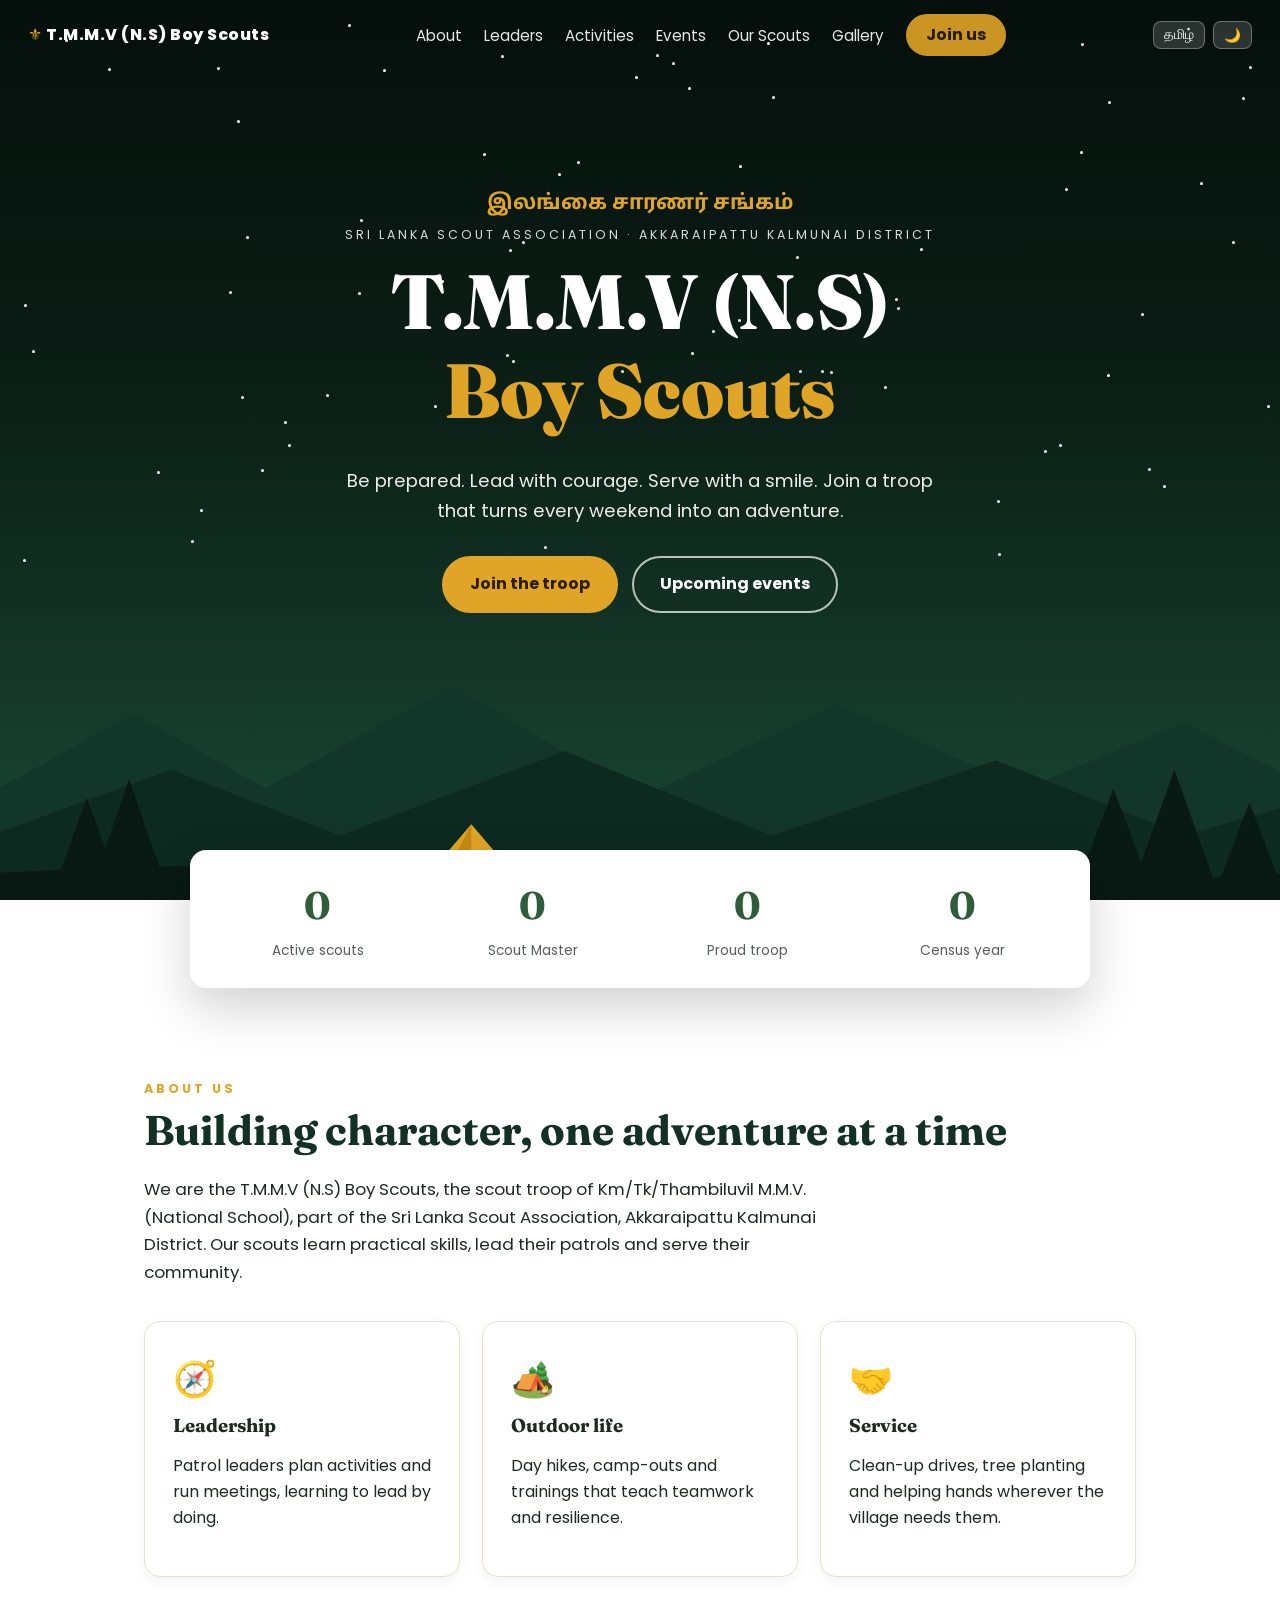
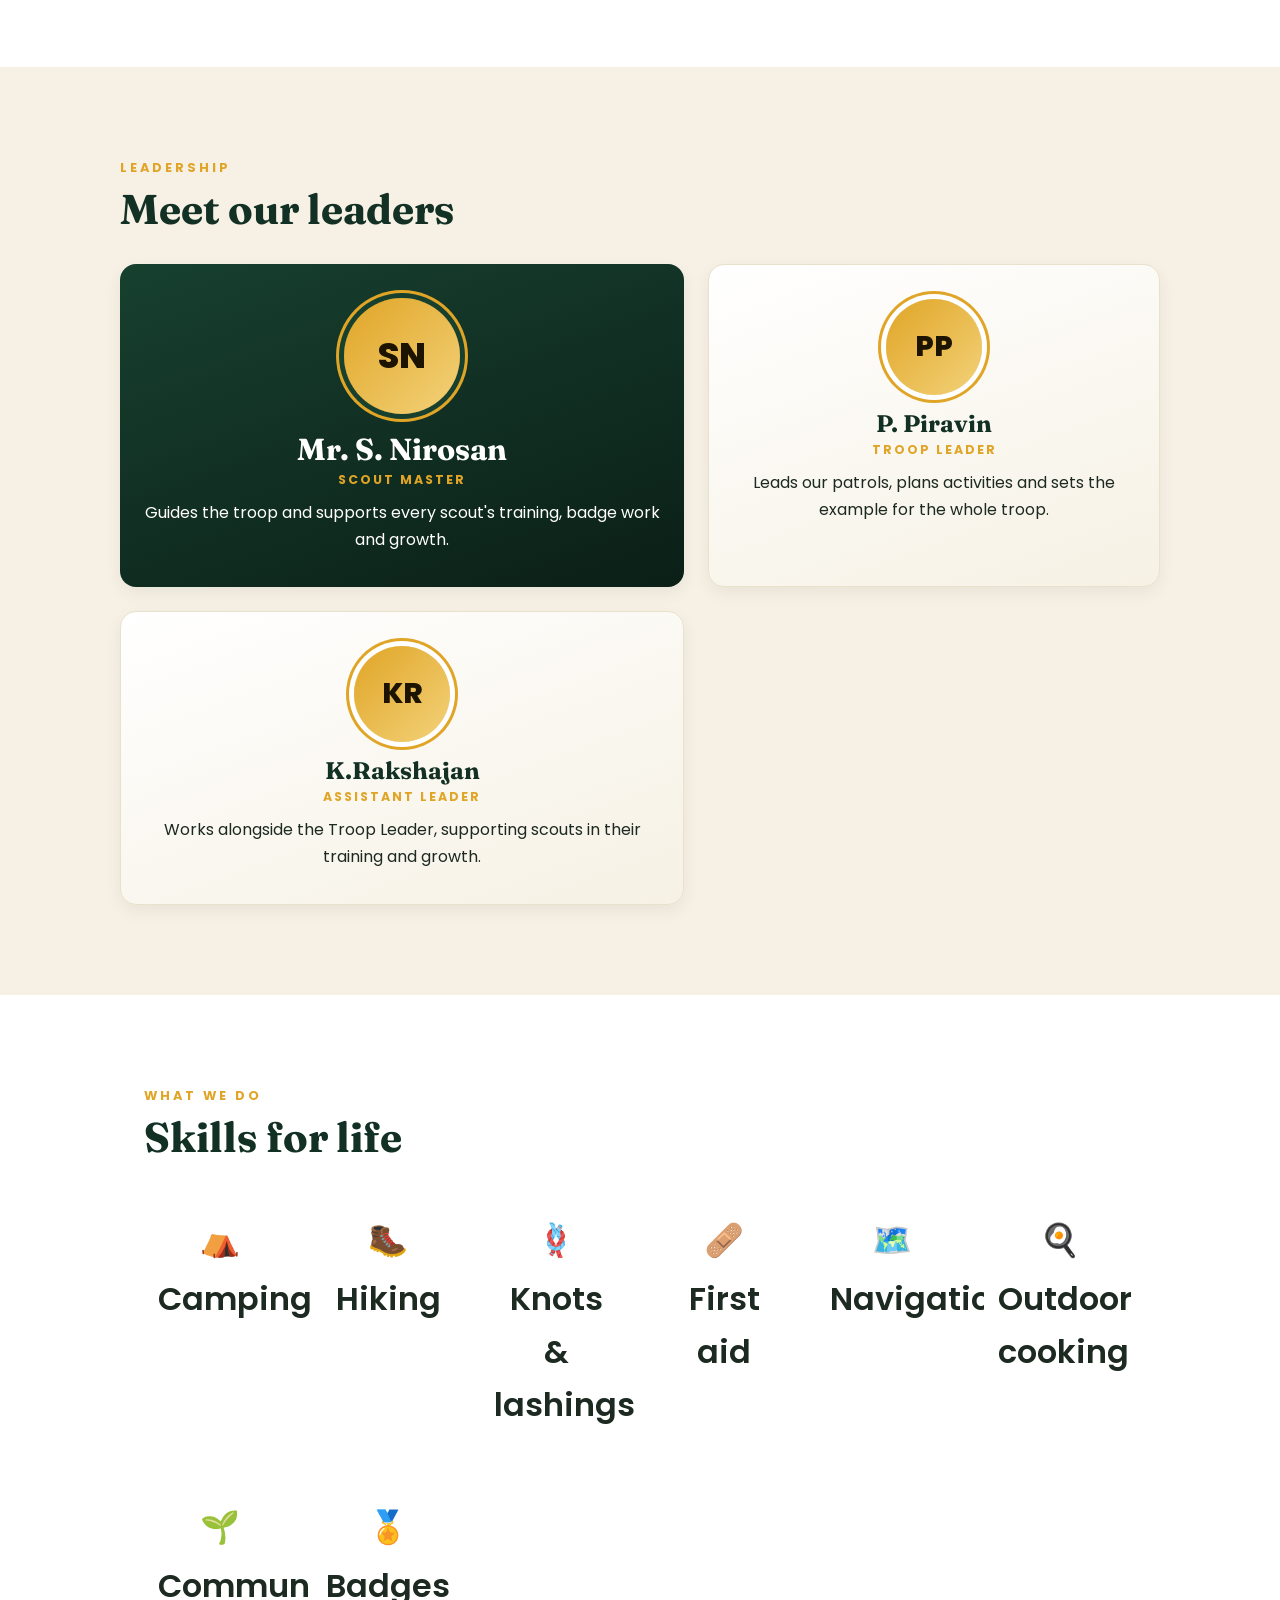
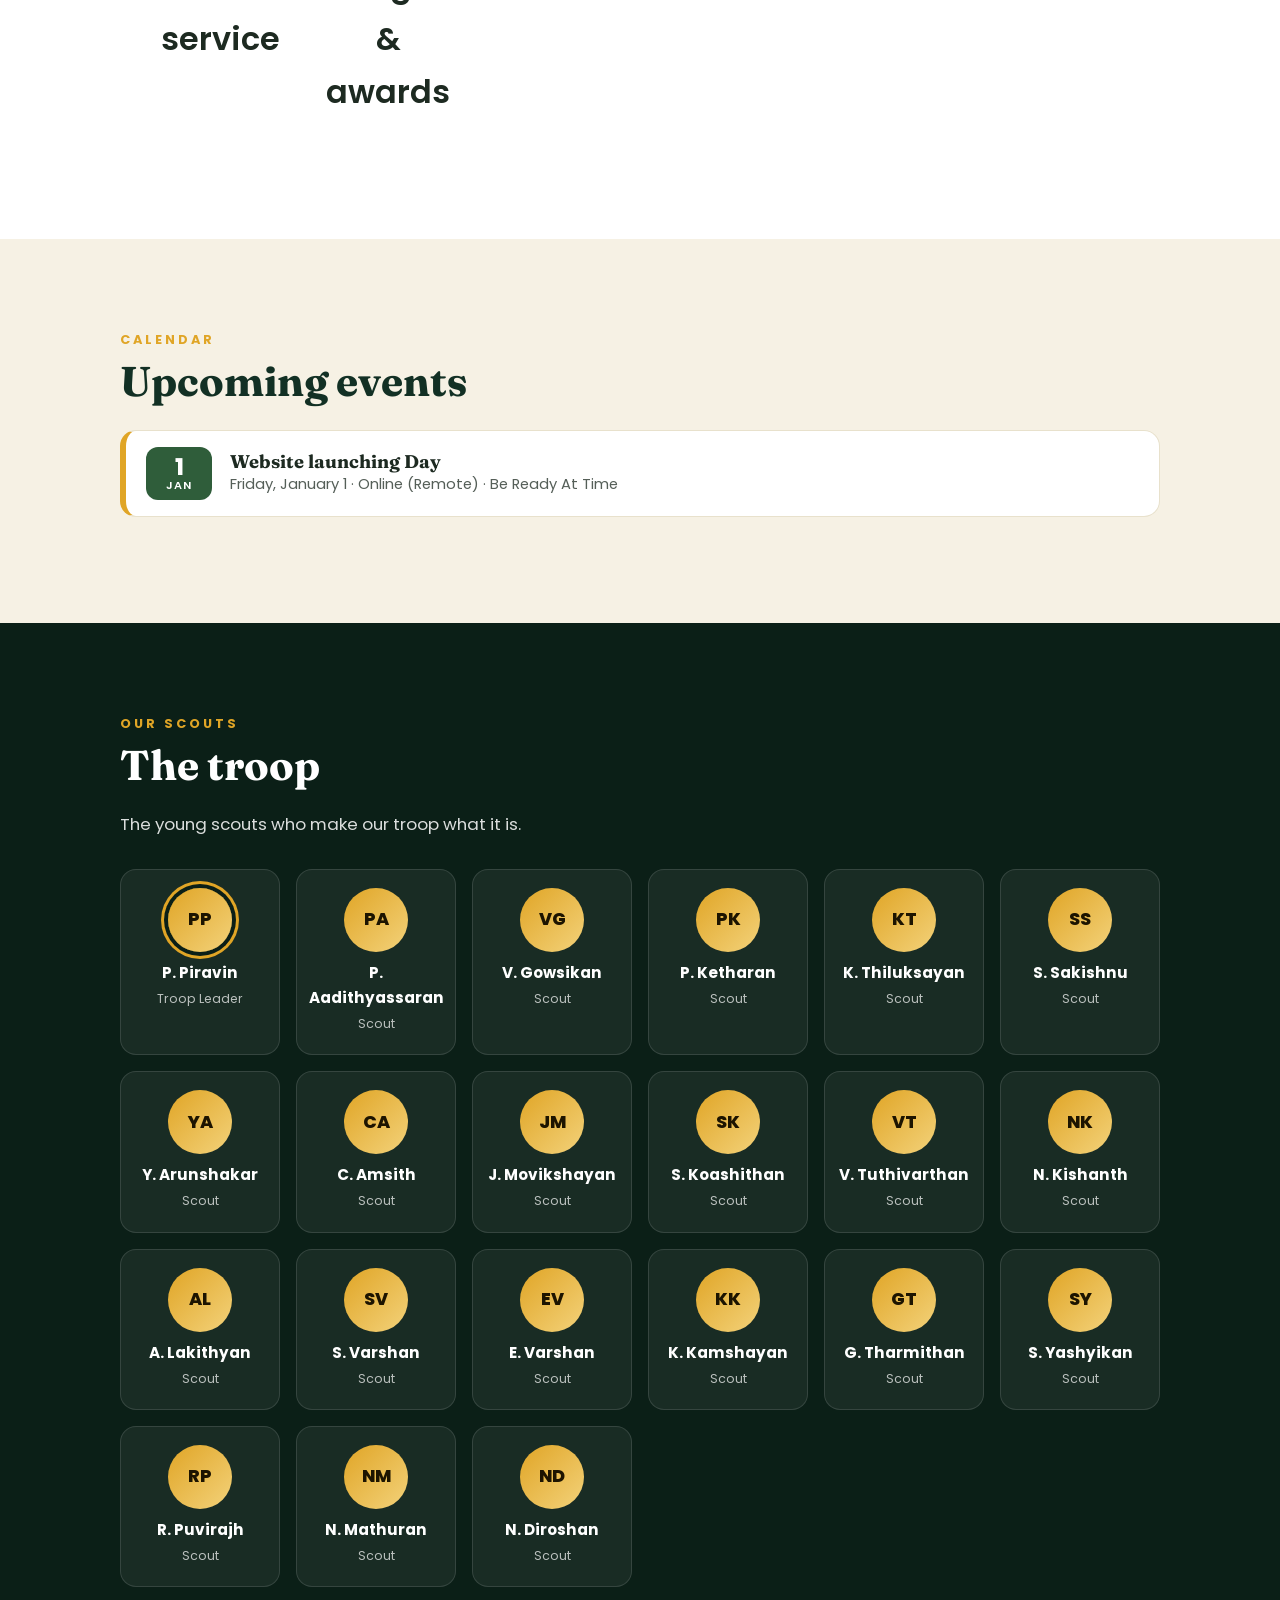
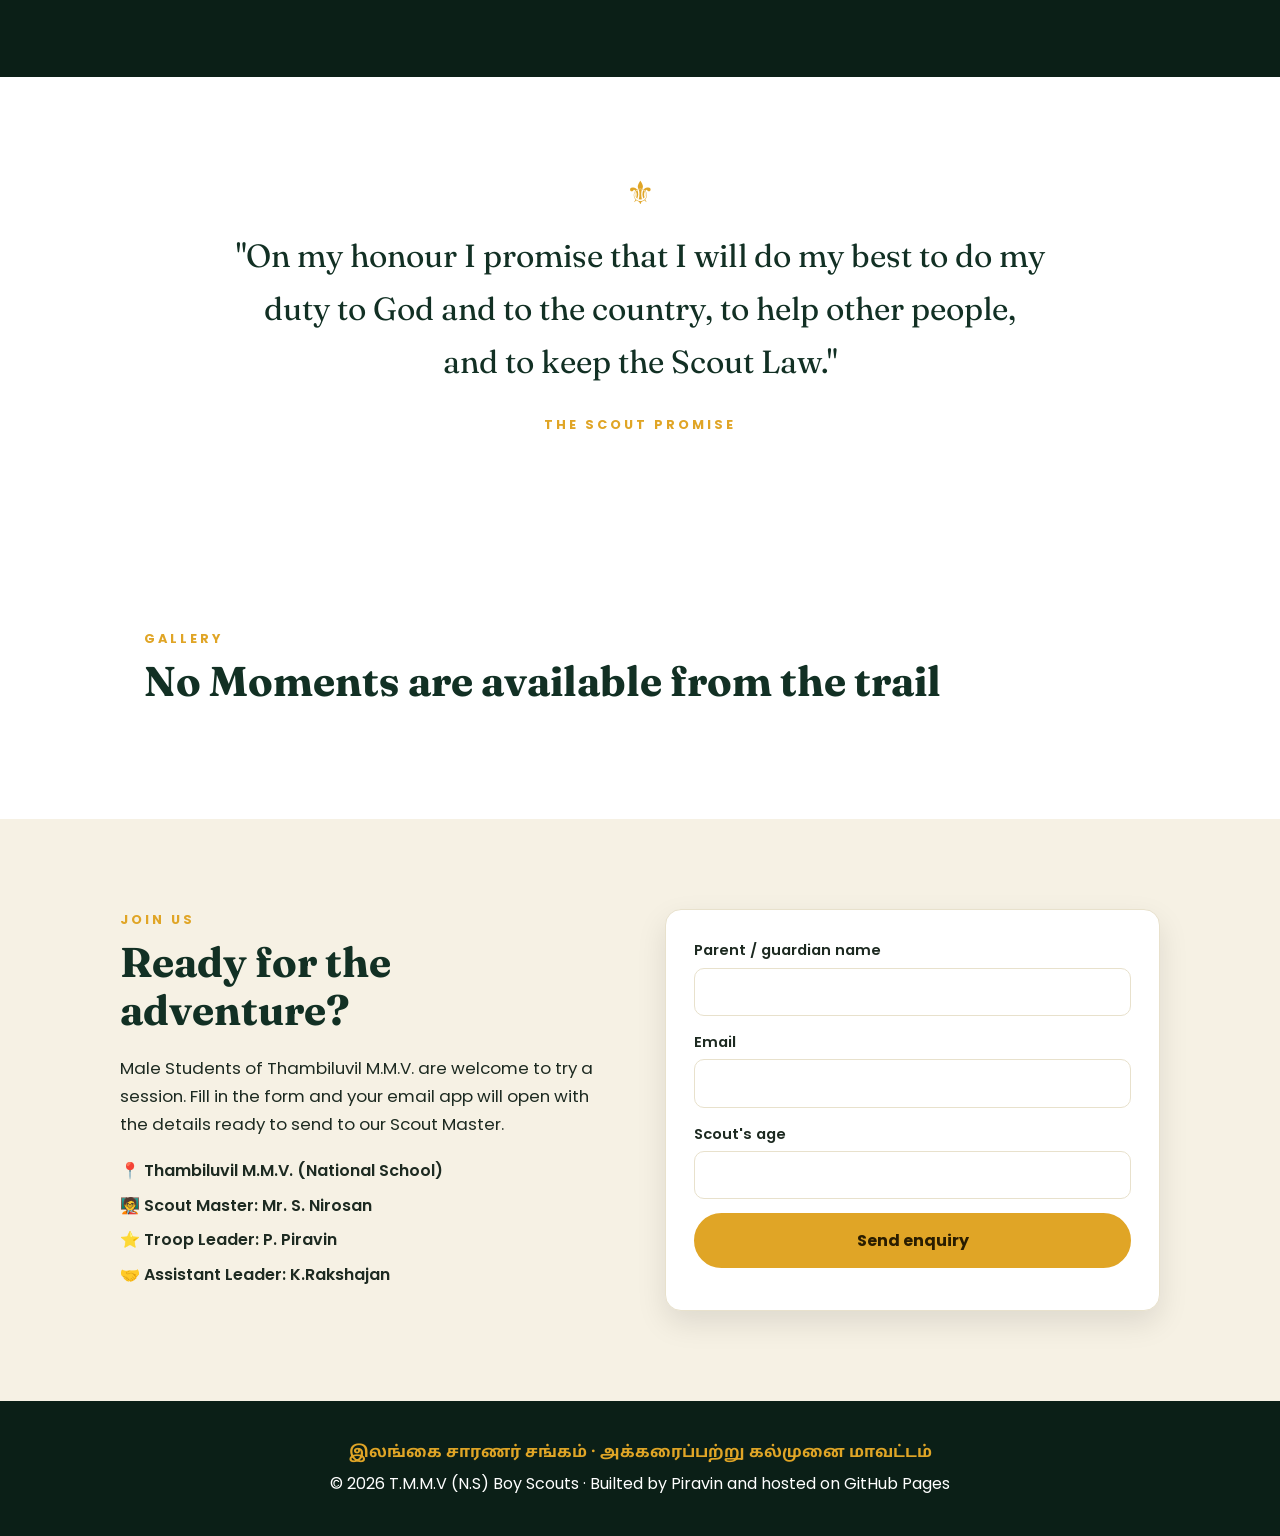
==== Scout Website.html @ 1c388335 "Add files via upload" ====
<!doctype html>
<html lang="en" data-theme="light" data-lang="en">
<head>
<meta charset="utf-8">
<meta name="viewport" content="width=device-width, initial-scale=1">
<title>T.M.M.V (N.S) Boy Scouts · Sri Lanka Scout Association</title>
<meta name="description" content="T.M.M.V (N.S) Boy Scouts, Thambiluvil, Akkaraipattu Kalmunai District. Adventure, service and friendship.">
<meta name="theme-color" content="#0b1f17">
<link rel="preconnect" href="https://fonts.googleapis.com">
<link rel="preconnect" href="https://fonts.gstatic.com" crossorigin>
<link href="https://fonts.googleapis.com/css2?family=Poppins:wght@400;600;800&family=Noto+Sans+Tamil:wght@500;700&family=Fraunces:opsz,wght@9..144,700;9..144,900&display=swap" rel="stylesheet">
<style>
:root{--night:#0b1f17;--green:#2f5d3a;--green-dark:#123024;--sand:#f6f1e4;--gold:#e0a526;--ink:#1d2a21;--radius:16px;--bg:#fff;--bg-alt:var(--sand);--card-bg:#fff;--card-border:#e8e1cc;--text:var(--ink);--text-muted:rgba(29,42,33,.7)}
[data-theme="dark"]{--bg:#0f1a14;--bg-alt:#142620;--card-bg:#1a3028;--card-border:#2a4a3a;--text:#e8f0ec;--text-muted:rgba(232,240,236,.7);--ink:#e8f0ec}
*{box-sizing:border-box}
html{scroll-behavior:smooth}
body{margin:0;color:var(--text);background:var(--bg);line-height:1.65;font-family:"Poppins",system-ui,sans-serif;transition:background .3s,color .3s}
h1,h2,h3{font-family:"Fraunces",Georgia,serif;line-height:1.15}
.tamil{font-family:"Noto Sans Tamil",sans-serif;font-weight:700}
a{color:inherit}

.nav{position:fixed;inset:0 0 auto 0;z-index:20;display:flex;align-items:center;justify-content:space-between;padding:14px 28px;color:#fff;transition:background .3s,padding .3s,box-shadow .3s}
.nav.scrolled{background:rgba(11,31,23,.94);backdrop-filter:blur(8px);padding:10px 28px;box-shadow:0 4px 20px rgba(0,0,0,.25)}
.brand{font-weight:800;text-decoration:none;letter-spacing:.5px}
.fleur{color:var(--gold)}
.nav nav{display:flex;gap:22px;align-items:center;font-size:.95rem}
.nav nav a{text-decoration:none;opacity:.9}
.nav nav a:hover{opacity:1;color:var(--gold)}
.nav nav a.btn:hover{color:#2a1d00}
.menu-btn{display:none;background:none;border:0;color:inherit;font-size:1.6rem;cursor:pointer}
.nav-controls{display:flex;gap:8px;align-items:center}
.nav-controls button{background:rgba(255,255,255,.15);border:1px solid rgba(255,255,255,.3);color:#fff;border-radius:8px;padding:5px 10px;cursor:pointer;font-size:.85rem;transition:background .2s}
.nav-controls button:hover{background:rgba(255,255,255,.3)}

.btn{display:inline-block;padding:13px 26px;border-radius:999px;font-family:inherit;background:var(--gold);color:#2a1d00;font-weight:700;font-size:1rem;text-decoration:none;border:2px solid var(--gold);cursor:pointer;transition:transform .2s,box-shadow .2s}
.btn:hover{transform:translateY(-2px);box-shadow:0 8px 20px rgba(224,165,38,.35)}
.btn.small{padding:6px 18px}
.btn.ghost{background:transparent;color:#fff;border-color:rgba(255,255,255,.7)}

.hero{position:relative;min-height:100vh;display:grid;place-items:center;text-align:center;overflow:hidden;padding:120px 24px 220px;color:#fff;background:linear-gradient(180deg,#050f0b 0%,#0b1f17 45%,#1b4a36 100%)}
.stars{position:absolute;inset:0}
.star{position:absolute;width:3px;height:3px;background:#fff;border-radius:50%;animation:twinkle 3s infinite ease-in-out}
@keyframes twinkle{0%,100%{opacity:.2}50%{opacity:1}}
.hero-inner{position:relative;z-index:2;max-width:820px}
.hero .tamil{font-size:1.3rem;color:var(--gold);margin:0}
.eyebrow{text-transform:uppercase;letter-spacing:3px;font-size:.78rem;opacity:.85;margin:.3em 0 1em}
.hero h1{font-size:clamp(2.4rem,7vw,4.8rem);margin:0 0 .4em;font-weight:900}
.hero h1 span{color:var(--gold)}
.lead{font-size:1.15rem;max-width:620px;margin:0 auto;opacity:.92}
.cta{display:flex;gap:14px;justify-content:center;flex-wrap:wrap;margin-top:30px}
.scene{position:absolute;bottom:-1px;left:0;width:100%;height:300px;z-index:1}
.flame{transform-origin:30px 56px;animation:flicker .6s infinite alternate ease-in-out}
.flame.f2{animation-duration:.45s}
@keyframes flicker{from{transform:scale(1,.9) rotate(-2deg)}to{transform:scale(1.08,1.08) rotate(2deg)}}
.glow{animation:glow 1.4s infinite alternate}
@keyframes glow{from{opacity:.12}to{opacity:.3}}

.stats{position:relative;z-index:3;margin:-50px auto 0;max-width:900px;display:grid;grid-template-columns:repeat(auto-fit,minmax(150px,1fr));gap:8px;background:var(--card-bg);border-radius:var(--radius);box-shadow:0 20px 50px rgba(0,0,0,.18);padding:24px}
.stat{text-align:center}
.stat b{display:block;font-family:"Fraunces",serif;font-size:2.4rem;color:var(--green)}
.stat span{font-size:.85rem;opacity:.75}

.section{padding:90px 24px;max-width:1040px;margin:0 auto}
.section.alt{max-width:none;background:var(--bg-alt)}
.section.dark{max-width:none;background:var(--night);color:#fff}
.wrap{max-width:1040px;margin:0 auto}
.kicker{text-transform:uppercase;letter-spacing:3px;color:var(--gold);font-weight:700;font-size:.8rem;margin:0}
.section h2{font-size:clamp(1.8rem,4vw,2.6rem);margin:.2em 0 .5em;color:var(--green-dark)}
[data-theme="dark"] .section h2{color:var(--text)}
.dark h2{color:#fff}
.intro{max-width:680px;font-size:1.05rem}
.intro.light{opacity:.85}

.cards{display:grid;gap:22px;margin-top:34px}
.cards.three{grid-template-columns:repeat(auto-fit,minmax(230px,1fr))}
.card{background:var(--card-bg);border:1px solid var(--card-border);border-radius:var(--radius);padding:28px;box-shadow:0 4px 14px rgba(0,0,0,.05);transition:transform .25s,box-shadow .25s}
.card:hover{transform:translateY(-6px);box-shadow:0 16px 30px rgba(0,0,0,.12)}
.card h3{margin:.4em 0 .3em}
.icon{font-size:2.2rem}

.leaders{display:grid;grid-template-columns:1.25fr 1fr;gap:24px;margin-top:30px;align-items:stretch}
.leader-card{text-align:center;padding:34px 24px;border-radius:var(--radius);background:linear-gradient(160deg,var(--card-bg),var(--bg-alt));border:1px solid var(--card-border);box-shadow:0 6px 18px rgba(0,0,0,.06);transition:transform .25s,box-shadow .25s;position:relative}
.leader-card:hover{transform:translateY(-6px);box-shadow:0 18px 34px rgba(0,0,0,.12)}
.leader-card.primary{background:linear-gradient(160deg,#17402f,#0b1f17);color:#fff;border:0}
.leader-card h3{margin:.6em 0 0;font-size:1.5rem;color:var(--green-dark)}
.leader-card.primary h3{color:#fff;font-size:1.9rem}
[data-theme="dark"] .leader-card h3{color:var(--text)}
.leader-card .role{color:var(--gold);font-weight:700;text-transform:uppercase;letter-spacing:2px;font-size:.78rem;margin:.2em 0 .8em}
.leader-card p{margin:.4em 0 0}
.avatar{width:64px;height:64px;margin:0 auto 8px;border-radius:50%;display:grid;place-items:center;font-weight:800;font-size:1.1rem;color:#1d1400;background:linear-gradient(135deg,var(--gold),#f3d27a)}
.avatar.big{width:96px;height:96px;font-size:1.8rem;box-shadow:0 0 0 5px var(--card-bg),0 0 0 8px var(--gold)}
.primary .avatar.big{width:116px;height:116px;font-size:2.2rem;box-shadow:0 0 0 5px #17402f,0 0 0 8px var(--gold)}

.grid-icons{display:grid;grid-template-columns:repeat(auto-fit,minmax(150px,1fr));gap:16px;margin-top:28px}
.tile-i{background:var(--card-bg);border-radius:var(--radius);padding:22px 12px;text-align:center;font-weight:600;border:2px solid transparent;transition:border-color .2s,transform .2s}
.tile-i:hover{border-color:var(--gold);transform:scale(1.04)}
.tile-i span{display:block;font-size:2rem;margin-bottom:6px}

.events{list-style:none;padding:0;display:grid;gap:14px;margin-top:24px}
.events li{display:flex;gap:18px;align-items:center;padding:16px 20px;border:1px solid var(--card-border);border-left:6px solid var(--gold);border-radius:var(--radius);transition:transform .2s,box-shadow .2s;background:var(--card-bg)}
.events li:hover{transform:translateX(6px);box-shadow:0 8px 20px rgba(0,0,0,.08)}
.date{min-width:66px;text-align:center;background:var(--green);color:#fff;border-radius:12px;padding:8px 6px;font-size:1.4rem;font-weight:800;line-height:1.1}
.date small{display:block;font-weight:600;text-transform:uppercase;font-size:.7rem;letter-spacing:1px}
.events h3{margin:0;font-size:1.15rem}
.events p{margin:0;opacity:.75;font-size:.92rem}

.roster{display:grid;grid-template-columns:repeat(auto-fill,minmax(150px,1fr));gap:16px;margin-top:30px}
.scout{text-align:center;padding:18px 8px;border-radius:var(--radius);background:rgba(255,255,255,.06);border:1px solid rgba(255,255,255,.12);transition:transform .2s,background .2s;position:relative}
.scout:hover{transform:translateY(-5px);background:rgba(255,255,255,.12)}
.scout b{display:block;font-size:.95rem}
.scout small{opacity:.7;font-size:.78rem}
.scout.leader .avatar{box-shadow:0 0 0 4px var(--night),0 0 0 7px var(--gold)}

.promise{text-align:center;padding:90px 24px;max-width:860px;margin:0 auto}
.promise blockquote{font-family:"Fraunces",serif;font-size:clamp(1.3rem,3vw,2rem);margin:0 0 .8em;color:var(--green-dark)}
[data-theme="dark"] .promise blockquote{color:var(--text)}
.promise blockquote::before{content:"⚜";display:block;color:var(--gold);font-size:2rem;margin-bottom:10px}
.promise p{text-transform:uppercase;letter-spacing:3px;color:var(--gold);font-weight:700;font-size:.8rem}

.gallery{display:grid;grid-template-columns:repeat(auto-fit,minmax(220px,1fr));gap:16px;margin-top:24px}
.shot{aspect-ratio:4/3;border-radius:var(--radius);display:flex;align-items:flex-end;padding:16px;color:#fff;font-weight:700;background-size:cover;background-position:center;transition:transform .3s}
.shot:hover{transform:scale(1.03) rotate(-.6deg)}
.g1{background-image:linear-gradient(135deg,#3d7a4d,#1f3f28)}
.g2{background-image:linear-gradient(135deg,#6a8caf,#2f4b6b)}
.g3{background-image:linear-gradient(135deg,#c98a2b,#7a4e10)}
.g4{background-image:linear-gradient(135deg,#b44a2e,#5a1e10)}
.note{font-size:.88rem;opacity:.7}

.join{display:grid;grid-template-columns:1fr 1fr;gap:50px;align-items:start}
.facts{list-style:none;padding:0;margin:20px 0 0;display:grid;gap:8px;font-weight:600}
.form{display:grid;gap:14px;background:var(--card-bg);padding:28px;border-radius:var(--radius);box-shadow:0 12px 30px rgba(0,0,0,.1);border:1px solid var(--card-border)}
.form label{display:grid;gap:5px;font-weight:600;font-size:.92rem}
.form input{padding:11px 14px;border:1px solid var(--card-border);border-radius:10px;font:inherit;background:var(--bg);color:var(--text)}
.form input:focus{outline:3px solid rgba(224,165,38,.4);border-color:var(--gold)}
#form-msg{margin:0;color:var(--green);font-weight:600}

footer{background:var(--night);color:#fff;text-align:center;padding:34px 24px}
footer p{margin:.3em 0}
footer .tamil{color:var(--gold)}

.reveal{opacity:0;transform:translateY(30px);transition:opacity .8s,transform .8s}
.reveal.in{opacity:1;transform:none}

/* ===== EDIT MODE ===== */
.edit-ui{display:none}
body.edit-mode .edit-ui{display:block}
body.edit-mode .scout{border:2px dashed #10b981}
body.edit-mode .leader-card{border:2px dashed #10b981}
.edit-btn{position:absolute;top:8px;right:8px;background:#ef4444;color:#fff;border:none;border-radius:4px;padding:4px 10px;cursor:pointer;font-size:.75rem;z-index:5}
.edit-btn.edit{background:#3b82f6}
.edit-btn:hover{opacity:.85}
.role-select{margin-top:8px}
.role-select select{padding:4px 8px;border-radius:6px;background:#1a3028;color:#fff;border:1px solid #2a4a3a;font-size:.8rem}
#save-bar{position:fixed;bottom:0;left:0;right:0;background:#065f46;padding:14px;display:none;justify-content:center;gap:12px;z-index:999;box-shadow:0 -4px 20px rgba(0,0,0,.3)}
body.edit-mode #save-bar{display:flex}
#save-bar button{padding:10px 24px;border:none;border-radius:8px;font-size:1rem;font-weight:700;cursor:pointer}
#save-btn{background:#10b981;color:#fff}
#save-btn:hover{background:#059669}
#lock-btn{background:#475569;color:#fff}
#lock-btn:hover{background:#334155}
#add-member-form{background:var(--card-bg);border:2px solid #10b981;border-radius:var(--radius);padding:20px;margin-top:20px;display:none}
body.edit-mode #add-member-form{display:block}
#add-member-form h3{color:#10b981;margin:0 0 12px}
#add-member-form .form-row{display:flex;gap:12px;flex-wrap:wrap;margin-bottom:12px}
#add-member-form input,#add-member-form select{padding:8px 12px;border-radius:6px;border:1px solid var(--card-border);background:var(--bg);color:var(--text);flex:1;min-width:140px}
#add-member-form button{background:#10b981;color:#fff;border:none;padding:8px 20px;border-radius:6px;cursor:pointer;font-weight:700}

@media(max-width:800px){
  .join,.leaders{grid-template-columns:1fr;gap:30px}
  .menu-btn{display:block}
  .nav nav{display:none;position:absolute;top:100%;left:0;right:0;flex-direction:column;gap:0;background:var(--night);padding:8px 28px 18px}
  .nav nav.open{display:flex}
  .nav nav a{padding:10px 0}
}
@media(prefers-reduced-motion:reduce){*{animation:none!important;transition:none!important}.reveal{opacity:1;transform:none}}
</style>
</head>
<body>
<header class="nav" id="nav">
  <a class="brand" href="#top"><span class="fleur">⚜</span> T.M.M.V (N.S) Boy Scouts</a>
  <button class="menu-btn" aria-label="Toggle menu" aria-expanded="false">☰</button>
  <nav id="menu">
    <a href="#about" data-i18n="nav_about">About</a>
    <a href="#leaders" data-i18n="nav_leaders">Leaders</a>
    <a href="#activities" data-i18n="nav_activities">Activities</a>
    <a href="#events" data-i18n="nav_events">Events</a>
    <a href="#roster" data-i18n="nav_roster">Our Scouts</a>
    <a href="#gallery" data-i18n="nav_gallery">Gallery</a>
    <a href="#join" class="btn small" data-i18n="nav_join">Join us</a>
  </nav>
  <div class="nav-controls">
    <button id="lang-btn" title="Switch language">தமிழ்</button>
    <button id="theme-btn" title="Toggle theme">🌙</button>
  </div>
</header>

<main id="top">
  <section class="hero">
    <div class="stars" aria-hidden="true"></div>
    <div class="hero-inner">
      <p class="tamil">இலங்கை சாரணர் சங்கம்</p>
      <p class="eyebrow" data-i18n="hero_eyebrow">Sri Lanka Scout Association · Akkaraipattu Kalmunai District</p>
      <h1>T.M.M.V (N.S)<br><span data-i18n="hero_title">Boy Scouts</span></h1>
      <p class="lead" data-i18n="hero_lead">Be prepared. Lead with courage. Serve with a smile. Join a troop that turns every weekend into an adventure.</p>
      <div class="cta">
        <a href="#join" class="btn" data-i18n="cta_join">Join the troop</a>
        <a href="#events" class="btn ghost" data-i18n="cta_events">Upcoming events</a>
      </div>
    </div>
    <svg class="scene" viewBox="0 0 1440 320" preserveAspectRatio="xMidYMax slice" aria-hidden="true">
      <path d="M0 220 L180 120 L320 200 L520 90 L720 210 L930 110 L1130 200 L1300 130 L1440 200 L1440 320 L0 320Z" fill="#12362a"/>
      <path d="M0 260 L220 180 L400 250 L640 160 L860 250 L1100 170 L1300 250 L1440 210 L1440 320 L0 320Z" fill="#0d2a20"/>
      <g fill="#081a13">
        <path d="M90 320 L130 210 L170 320Z"/><path d="M130 320 L175 190 L220 320Z"/>
        <path d="M1180 320 L1225 200 L1270 320Z"/><path d="M1240 320 L1290 180 L1340 320Z"/>
        <path d="M1330 320 L1370 215 L1410 320Z"/>
      </g>
      <path d="M0 320 L0 292 Q360 270 720 292 T1440 288 L1440 320Z" fill="#081a13"/>
      <g transform="translate(470 238)">
        <path d="M0 82 L70 0 L140 82Z" fill="#e0a526"/>
        <path d="M70 0 L70 82 L28 82Z" fill="#c98a12"/>
        <path d="M70 82 L52 82 L70 38 L88 82Z" fill="#3a2a05"/>
      </g>
      <g transform="translate(790 262)">
        <ellipse cx="30" cy="62" rx="64" ry="12" fill="#ffb347" opacity=".18" class="glow"/>
        <rect x="4" y="54" width="52" height="7" rx="3" fill="#4a2f12" transform="rotate(-8 30 57)"/>
        <rect x="4" y="54" width="52" height="7" rx="3" fill="#5c3a16" transform="rotate(8 30 57)"/>
        <path class="flame" d="M30 56 C8 46 20 28 28 8 C34 26 52 34 30 56Z" fill="#ff8a1f"/>
        <path class="flame f2" d="M30 56 C18 48 26 38 30 26 C36 38 44 46 30 56Z" fill="#ffd25a"/>
      </g>
    </svg>
  </section>

  <section class="stats">
    <div class="stat"><b id="stat-scouts" data-count="0">0</b><span data-i18n="stat_scouts">Active scouts</span></div>
    <div class="stat"><b data-count="1">0</b><span data-i18n="stat_master">Scout Master</span></div>
    <div class="stat"><b data-count="1">0</b><span data-i18n="stat_troop">Proud troop</span></div>
    <div class="stat"><b data-count="2026">0</b><span data-i18n="stat_year">Census year</span></div>
  </section>

  <section id="about" class="section reveal">
    <p class="kicker" data-i18n="about_kicker">About us</p>
    <h2 data-i18n="about_title">Building character, one adventure at a time</h2>
    <p class="intro" data-i18n="about_text">We are the T.M.M.V (N.S) Boy Scouts, the scout troop of Km/Tk/Thambiluvil M.M.V. (National School), part of the Sri Lanka Scout Association, Akkaraipattu Kalmunai District. Our scouts learn practical skills, lead their patrols and serve their community.</p>
    <div class="cards three">
      <article class="card"><span class="icon">🧭</span><h3 data-i18n="card_leadership">Leadership</h3><p data-i18n="card_leadership_desc">Patrol leaders plan activities and run meetings, learning to lead by doing.</p></article>
      <article class="card"><span class="icon">🏕️</span><h3 data-i18n="card_outdoor">Outdoor life</h3><p data-i18n="card_outdoor_desc">Day hikes, camp-outs and trainings that teach teamwork and resilience.</p></article>
      <article class="card"><span class="icon">🤝</span><h3 data-i18n="card_service">Service</h3><p data-i18n="card_service_desc">Clean-up drives, tree planting and helping hands wherever the village needs them.</p></article>
    </div>
  </section>

  <section id="leaders" class="section alt reveal">
    <div class="wrap">
      <p class="kicker" data-i18n="leaders_kicker">Leadership</p>
      <h2 data-i18n="leaders_title">Meet our leaders</h2>
      <div class="leaders" id="leaders-grid"></div>
    </div>
  </section>

  <section id="activities" class="section reveal">
    <p class="kicker" data-i18n="activities_kicker">What we do</p>
    <h2 data-i18n="activities_title">Skills for life</h2>
    <div class="grid-icons">
      <div class="tile-i"><span>⛺</span><span data-i18n="act_camping">Camping</span></div>
      <div class="tile-i"><span>🥾</span><span data-i18n="act_hiking">Hiking</span></div>
      <div class="tile-i"><span>🪢</span><span data-i18n="act_knots">Knots &amp; lashings</span></div>
      <div class="tile-i"><span>🩹</span><span data-i18n="act_firstaid">First aid</span></div>
      <div class="tile-i"><span>🗺️</span><span data-i18n="act_nav">Navigation</span></div>
      <div class="tile-i"><span>🍳</span><span data-i18n="act_cooking">Outdoor cooking</span></div>
      <div class="tile-i"><span>🌱</span><span data-i18n="act_service">Community service</span></div>
      <div class="tile-i"><span>🏅</span><span data-i18n="act_badges">Badges &amp; awards</span></div>
    </div>
  </section>

  <section id="events" class="section alt reveal">
    <div class="wrap">
      <p class="kicker" data-i18n="events_kicker">Calendar</p>
      <h2 data-i18n="events_title">Upcoming events</h2>
      <ul class="events" id="event-list"></ul>
    </div>
  </section>

  <section id="roster" class="section dark reveal">
    <div class="wrap">
      <p class="kicker" data-i18n="roster_kicker">Our scouts</p>
      <h2 data-i18n="roster_title">The troop</h2>
      <p class="intro light" data-i18n="roster_desc">The young scouts who make our troop what it is.</p>
      <div class="roster" id="roster-grid"></div>
      <div id="add-member-form" class="edit-ui">
        <h3>➕ <span data-i18n="add_title">Add New Member</span></h3>
        <div class="form-row">
          <input type="text" id="new-name" placeholder="Full name / முழு பெயர்">
          <select id="new-role">
            <option value="Scout">Scout</option>
            <option value="Assistant Leader">Assistant Leader</option>
            <option value="Troop Leader">Troop Leader</option>
            <option value="Scout Master">Scout Master</option>
          </select>
        </div>
        <button onclick="addMember()" data-i18n="add_btn">Add Member</button>
      </div>
    </div>
  </section>

  <section class="promise reveal">
    <blockquote data-i18n="promise_text">"On my honour I promise that I will do my best to do my duty to God and to the country, to help other people, and to keep the Scout Law."</blockquote>
    <p data-i18n="promise_label">The Scout Promise</p>
  </section>

  <section id="gallery" class="section reveal">
    <p class="kicker" data-i18n="gallery_kicker">Gallery</p>
    <h2 data-i18n="gallery_title">No Moments are available from the trail</h2>
    <div class="gallery">
    </div>
  </section>

  <section id="join" class="section alt reveal">
    <div class="wrap join">
      <div>
        <p class="kicker" data-i18n="join_kicker">Join us</p>
        <h2 data-i18n="join_title">Ready for the adventure?</h2>
        <p class="intro" data-i18n="join_text">Male Students of Thambiluvil M.M.V. are welcome to try a session. Fill in the form and your email app will open with the details ready to send to our Scout Master.</p>
        <ul class="facts" id="facts"></ul>
      </div>
      <form class="form" id="join-form">
        <label><span data-i18n="form_name">Parent / guardian name</span><input name="name" required></label>
        <label>Email<input type="email" name="email" required></label>
        <label><span data-i18n="form_age">Scout's age</span><input type="number" name="age" min="5" max="25" required></label>
        <button class="btn" type="submit" data-i18n="form_submit">Send enquiry</button>
        <p id="form-msg" role="status"></p>
      </form>
    </div>
  </section>
</main>

<footer>
  <p class="tamil">இலங்கை சாரணர் சங்கம் · அக்கரைப்பற்று கல்முனை மாவட்டம்</p>
  <p>© <span id="year"></span> T.M.M.V (N.S) Boy Scouts · Builted by Piravin and hosted on GitHub Pages</p>
</footer>

<!-- SAVE BAR -->
<div id="save-bar">
  <button id="save-btn" onclick="saveWebsite()">💾 <span data-i18n="save_btn">Save & Download HTML</span></button>
  <button id="lock-btn" onclick="lockMode()">🔒 <span data-i18n="lock_btn">Lock</span></button>
</div>

<script>
/* =====================  EDIT HERE  ===================== */

const SCOUT_MASTER = { name: "Mr. S. Nirosan", role: "Scout Master" };
const TROOP_LEADER = { name: "P. Piravin", role: "Troop Leader" };
const ASSISTANT_LEADER = { name: "K.Rakshajan", role: "Assistant Leader" };

const SCOUTS = [
  "P. Aadithyassaran",
  "V. Gowsikan",
  "P. Ketharan",
  "K. Thiluksayan",
  "S. Sakishnu",
  "Y. Arunshakar",
  "C. Amsith",
  "J. Movikshayan",
  "S. Koashithan",
  "V. Tuthivarthan",
  "N. Kishanth",
  "A. Lakithyan",
  "S. Varshan",
  "E. Varshan",
  "K. Kamshayan",
  "G. Tharmithan",
  "S. Yashyikan",
  "R. Puvirajh",
  "N. Mathuran",
  "N. Diroshan",
];

const EVENTS = [
  { date: "2027-01-01", title: "Website launching Day",             place: "Online (Remote)",      note: "Be Ready At Time" },
];

const TROOP_EMAIL = "mrpiravin38@gmail.com";

/* ===================  END OF EDIT AREA  =================== */

/* ===== TRANSLATIONS ===== */
const I18N = {
  en: {
    nav_about:"About",nav_leaders:"Leaders",nav_activities:"Activities",nav_events:"Events",nav_roster:"Our Scouts",nav_gallery:"Gallery",nav_join:"Join us",
    hero_eyebrow:"Sri Lanka Scout Association · Akkaraipattu Kalmunai District",hero_title:"Boy Scouts",hero_lead:"Be prepared. Lead with courage. Serve with a smile. Join a troop that turns every weekend into an adventure.",
    cta_join:"Join the troop",cta_events:"Upcoming events",
    stat_scouts:"Active scouts",stat_master:"Scout Master",stat_troop:"Proud troop",stat_year:"Census year",
    about_kicker:"About us",about_title:"Building character, one adventure at a time",about_text:"We are the T.M.M.V (N.S) Boy Scouts, the scout troop of Km/Tk/Thambiluvil M.M.V. (National School), part of the Sri Lanka Scout Association, Akkaraipattu Kalmunai District. Our scouts learn practical skills, lead their patrols and serve their community.",
    card_leadership:"Leadership",card_leadership_desc:"Patrol leaders plan activities and run meetings, learning to lead by doing.",
    card_outdoor:"Outdoor life",card_outdoor_desc:"Day hikes, camp-outs and trainings that teach teamwork and resilience.",
    card_service:"Service",card_service_desc:"Clean-up drives, tree planting and helping hands wherever the village needs them.",
    leaders_kicker:"Leadership",leaders_title:"Meet our leaders",
    activities_kicker:"What we do",activities_title:"Skills for life",
    act_camping:"Camping",act_hiking:"Hiking",act_knots:"Knots & lashings",act_firstaid:"First aid",act_nav:"Navigation",act_cooking:"Outdoor cooking",act_service:"Community service",act_badges:"Badges & awards",
    events_kicker:"Calendar",events_title:"Upcoming events",
    roster_kicker:"Our scouts",roster_title:"The troop",roster_desc:"The young scouts who make our troop what it is.",
    add_title:"Add New Member",add_btn:"Add Member",
    promise_text:"\u201cOn my honour I promise that I will do my best to do my duty to God and to the country, to help other people, and to keep the Scout Law.\u201d",promise_label:"The Scout Promise",
    gallery_kicker:"Gallery",gallery_title:"Moments from the trail",gal_1:"Training day",gal_2:"Summit hike",gal_3:"Service day",gal_4:"Campfire night",
    join_kicker:"Join us",join_title:"Ready for the adventure?",join_text:"Students of Thambiluvil M.M.V. are welcome to try a session. Fill in the form and your email app will open with the details ready to send to our Scout Master.",
    form_name:"Parent / guardian name",form_age:"Scout's age",form_submit:"Send enquiry",
    save_btn:"Save & Download HTML",lock_btn:"Lock"
  },
  ta: {
    nav_about:"எங்களை பற்றி",nav_leaders:"தலைவர்கள்",nav_activities:"பயிற்சிகள்",nav_events:"நிகழ்வுகள்",nav_roster:"எங்கள் சாரணர்கள்",nav_gallery:"படக்காட்சிகள்",nav_join:"சேர",
    hero_eyebrow:"இலங்கை சாரணர் சங்கம் · அக்கரைப்பற்று கல்முனை மாவட்டம்",hero_title:"சிறுவன் சாரணர்கள்",hero_lead:"தயார் நிலையில் இரு. பிணித்து தலைமை வகி. புன்னகையுடன் சேவை செய். ஒவ்வொரு ஞாயிறு நாளையும் விருதுக்கு மாற்றும் படைக்கு சேர.",
    cta_join:"படைக்கு சேர",cta_events:"வரவிருக்கும் நிகழ்வுகள்",
    stat_scouts:"செயலில் உள்ள சாரணர்கள்",stat_master:"சாரணர் தலைவர்",stat_troop:"வெற்றிடம்",stat_year:"பெருந்தொகை ஆண்டு",
    about_kicker:"எங்களை பற்றி",about_title:"ஒரு விருது மூலம் ஒரு குணத்தை உருவாக்குதல்",about_text:"நாம் T.M.M.V (N.S) சிறுவன் சாரணர்கள். Km/Tk/தம்பிலுவில் M.M.V. (தேசிய பள்ளி) சாரணர் படை, இலங்கை சாரணர் சங்கத்தின் அங்கம், அக்கரைப்பற்று கல்முனை மாவட்டம். எங்கள் சாரணர்கள் பயனுள்ள திறன்களை கற்றுக்கொண்டு, தங்கள் படைகளை வழிநடத்துகிறார்கள், அவர்களின் சமூகத்திற்கு சேவை செய்கிறார்கள்.",
    card_leadership:"தலைமை",card_leadership_desc:"படை தலைவர்கள் செயல்பாடுகளை திட்டமிட்டு, கூட்டங்களை நடத்துகிறார்கள், செய்வதன் மூலம் தலைமை கற்கிறார்கள்.",
    card_outdoor:"வெளி வாழ்க்கை",card_outdoor_desc:"நாள் நடை பயிற்சிகள், முகாம் மற்றும் பயிற்சிகள் இணை வேலையை மற்றும் உறுதியை கற்பிக்கின்றன.",
    card_service:"சேவை",card_service_desc:" சுத்தம் செய்யும் பயிற்சிகள், மரம் நடவு மற்றும் கிராமம் தேவைப்படும் இடங்களில் உதவி கை.",
    leaders_kicker:"தலைமை",leaders_title:"எங்கள் தலைவர்களை சந்திக்கவும்",
    activities_kicker:"நாம் என்ன செய்கிறோம்",activities_title:"வாழ்வுக்கான திறன்கள்",
    act_camping:"முகாம்",act_hiking:"நடை பயிற்சி",act_knots:"கேடிகள் & கட்டல்கள்",act_firstaid:"முதல் உதவி",act_nav:"பாதை கண்டறிதல்",act_cooking:"வெளி சமையல்",act_service:"சமூக சேவை",act_badges:"தட்டைகள் & விருதுகள்",
    events_kicker:"நாட்காட்டி",events_title:"வரவிருக்கும் நிகழ்வுகள்",
    roster_kicker:"எங்கள் சாரணர்கள்",roster_title:"படை",roster_desc:"எங்கள் படையை எதுவாக மாற்றும் இளம் சாரணர்கள்.",
    add_title:"புதிய உறுப்பினரை சேர்",add_btn:"உறுப்பினரை சேர்",
    promise_text:"\u201cஎன் மதிப்பிற்காக, கடவுள் மற்றும் நாட்டிற்கு என் கடமையை செய்ய, மற்றவர்களுக்கு உதவு, சாரணர் விதிகளை கடைபிடிக்க, என் சிறந்ததை செய்வேன் என்று உறுதி கூறுகிறேன்.\u201d",promise_label:"சாரணர் உறுதிமொழி",
    gallery_kicker:"படக்காட்சிகள்",gallery_title:"பாதையிலிருந்து நினைவுகள்",gal_1:"பயிற்சி நாள்",gal_2:"காடு நடை",gal_3:"சேவை நாள்",gal_4:"தீப்பொறி இரவு",
    join_kicker:"சேர",join_title:"விருதுக்காக தயாரா?",join_text:"தம்பிலுவில் M.M.V. மாணவர்கள் ஒரு அமர்வை முயற்சி செய்ய வரவேற்கப்படுகிறார்கள். படிவத்தை நிரப்பவும், உங்கள் மின்னஞ்சல் செயலி எங்கள் சாரணர் தலைவருக்கு அனுப்ப தயாராக திறக்கும்.",
    form_name:"காப்புதாரர் பெயர்",form_age:"சாரணர் வயது",form_submit:"கேடீவை அனுப்பு",
    save_btn:"சேமி & HTML டைவ்லோட்",lock_btn:"பூட்டு"
  }
};

let currentLang = "en";
function setLang(lang) {
  currentLang = lang;
  document.documentElement.setAttribute("data-lang", lang);
  document.getElementById("lang-btn").textContent = lang === "en" ? "தமிழ்" : "English";
  document.querySelectorAll("[data-i18n]").forEach(el => {
    const key = el.dataset.i18n;
    if (I18N[lang][key]) el.textContent = I18N[lang][key];
  });
  renderLeaders();
  renderRoster();
  renderFacts();
}
document.getElementById("lang-btn").addEventListener("click", () => setLang(currentLang === "en" ? "ta" : "en"));

/* ===== THEME ===== */
let theme = "light";
function setTheme(t) {
  theme = t;
  document.documentElement.setAttribute("data-theme", t);
  document.getElementById("theme-btn").textContent = t === "light" ? "🌙" : "☀️";
}
document.getElementById("theme-btn").addEventListener("click", () => setTheme(theme === "light" ? "dark" : "light"));

/* ===== HELPERS ===== */
const esc = s => String(s).replace(/[&<>"]/g, c => ({"&":"&amp;","<":"&lt;",">":"&gt;",'"':"&quot;"}[c]));
const initials = name => {
  const parts = name.replace(/^(Mr|Mrs|Miss|Ms)\.?\s+/i, "").replace(/\./g, " ").trim().split(/\s+/);
  return ((parts[0] || "")[0] + (parts[parts.length - 1] || "")[0]).toUpperCase();
};

/* ===== RENDER ===== */
function renderLeaders() {
  const grid = document.getElementById("leaders-grid");
  const roleTa = { "Scout Master": "சாரணர் தலைவர்", "Troop Leader": "படை தலைவர்", "Assistant Leader": "உதவி தலைவர்" };
  grid.innerHTML = `
    <article class="leader-card primary">
      <div class="avatar big">${esc(initials(SCOUT_MASTER.name))}</div>
      <h3>${esc(SCOUT_MASTER.name)}</h3>
      <p class="role">${esc(SCOUT_MASTER.role)}${currentLang==="ta" ? " · " + esc(roleTa[SCOUT_MASTER.role]) : ""}</p>
      <p>${currentLang==="ta" ? "படையை வழிநடக்கிறது மற்றும் ஒவ்வொரு சாரணரின் பயிற்சியையும், தட்டை வேலையையும் வளர்ச்சியையும் ஆதரிக்கிறது." : "Guides the troop and supports every scout's training, badge work and growth."}</p>
      <div class="edit-ui">
        <button class="edit-btn" onclick="removeLeader('SM')">✕</button>
        <div class="role-select"><select onchange="changeLeaderRole('SM',this.value)">
          <option ${SCOUT_MASTER.role==="Scout Master"?"selected":""}>Scout Master</option>
          <option ${SCOUT_MASTER.role==="Troop Leader"?"selected":""}>Troop Leader</option>
          <option ${SCOUT_MASTER.role==="Assistant Leader"?"selected":""}>Assistant Leader</option>
        </select></div>
      </div>
    </article>
    <article class="leader-card" id="piravin-card">
      <div class="avatar big">${esc(initials(TROOP_LEADER.name))}</div>
      <h3>${esc(TROOP_LEADER.name)}</h3>
      <p class="role">${esc(TROOP_LEADER.role)}${currentLang==="ta" ? " · " + esc(roleTa[TROOP_LEADER.role]) : ""}</p>
      <p>${currentLang==="ta" ? "எங்கள் படைகளை வழிநடக்கிறது, செயல்பாடுகளை திட்டமிட்டு, முழு படையிற்கும் மாதிரியாக இருக்கிறது." : "Leads our patrols, plans activities and sets the example for the whole troop."}</p>
      <div class="edit-ui">
        <button class="edit-btn" onclick="removeLeader('TL')">✕</button>
        <div class="role-select"><select onchange="changeLeaderRole('TL',this.value)">
          <option ${TROOP_LEADER.role==="Scout Master"?"selected":""}>Scout Master</option>
          <option ${TROOP_LEADER.role==="Troop Leader"?"selected":""}>Troop Leader</option>
          <option ${TROOP_LEADER.role==="Assistant Leader"?"selected":""}>Assistant Leader</option>
        </select></div>
      </div>
    </article>
    <article class="leader-card">
      <div class="avatar big">${esc(initials(ASSISTANT_LEADER.name))}</div>
      <h3>${esc(ASSISTANT_LEADER.name)}</h3>
      <p class="role">${esc(ASSISTANT_LEADER.role)}${currentLang==="ta" ? " · " + esc(roleTa[ASSISTANT_LEADER.role]) : ""}</p>
      <p>${currentLang==="ta" ? "படை தலைவருடன் இணைந்து பணியாற்றி, சாரணர்களுக்கு ஆதரவு அளிக்கிறது." : "Works alongside the Troop Leader, supporting scouts in their training and growth."}</p>
      <div class="edit-ui">
        <button class="edit-btn" onclick="removeLeader('AL')">✕</button>
        <div class="role-select"><select onchange="changeLeaderRole('AL',this.value)">
          <option ${ASSISTANT_LEADER.role==="Scout Master"?"selected":""}>Scout Master</option>
          <option ${ASSISTANT_LEADER.role==="Troop Leader"?"selected":""}>Troop Leader</option>
          <option ${ASSISTANT_LEADER.role==="Assistant Leader"?"selected":""}>Assistant Leader</option>
        </select></div>
      </div>
    </article>`;
  // Re-attach 4-click listener
  const pc = document.getElementById("piravin-card");
  if (pc) pc.addEventListener("click", onPiravinClick);
}

function renderRoster() {
  const grid = document.getElementById("roster-grid");
  grid.innerHTML = "";
  const everyone = [{ name: TROOP_LEADER.name, role: TROOP_LEADER.role, lead: true }]
    .concat(SCOUTS.map(n => ({ name: n, role: "Scout", lead: false })));
  everyone.forEach((p, i) => {
    const d = document.createElement("div");
    d.className = "scout" + (p.lead ? " leader" : "");
    d.innerHTML = `<div class="avatar">${esc(initials(p.name))}</div><b>${esc(p.name)}</b><small>${esc(p.role)}</small>
      <div class="edit-ui">
        <button class="edit-btn" onclick="removeScout(${i})">✕</button>
        <div class="role-select"><select onchange="changeScoutRole(${i},this.value)">
          <option ${p.role==="Scout"?"selected":""}>Scout</option>
          <option ${p.role==="Assistant Leader"?"selected":""}>Assistant Leader</option>
          <option ${p.role==="Troop Leader"?"selected":""}>Troop Leader</option>
          <option ${p.role==="Scout Master"?"selected":""}>Scout Master</option>
        </select></div>
      </div>`;
    grid.appendChild(d);
  });
  document.getElementById("stat-scouts").dataset.count = everyone.length;
}

function renderFacts() {
  const roleTa = { "Scout Master": "சாரணர் தலைவர்", "Troop Leader": "படை தலைவர்", "Assistant Leader": "உதவி தலைவர்" };
  document.getElementById("facts").innerHTML = `
    <li>📍 Thambiluvil M.M.V. (National School)</li>
    <li>🧑‍🏫 ${esc(SCOUT_MASTER.role)}: ${esc(SCOUT_MASTER.name)}</li>
    <li>⭐ ${esc(TROOP_LEADER.role)}: ${esc(TROOP_LEADER.name)}</li>
    <li>🤝 ${esc(ASSISTANT_LEADER.role)}: ${esc(ASSISTANT_LEADER.name)}</li>`;
}

/* ===== 4-CLICK + PASSWORD ===== */
const ADMIN_PASS = "0538";
let clickCount = 0, clickTimer = null, isEditMode = false;

function onPiravinClick(e) {
  if (isEditMode) return;
  if (e.target.closest(".edit-ui")) return;
  clickCount++;
  clearTimeout(clickTimer);
  clickTimer = setTimeout(() => { clickCount = 0; }, 1500);
  if (clickCount >= 4) {
    clickCount = 0;
    const pass = prompt("🔐 Enter admin password:");
    if (pass === ADMIN_PASS) {
      isEditMode = true;
      document.body.classList.add("edit-mode");
    } else if (pass !== null) {
      alert("❌ Wrong password.");
    }
  }
}

function lockMode() {
  isEditMode = false;
  document.body.classList.remove("edit-mode");
}

/* ===== EDIT FUNCTIONS ===== */
function addMember() {
  const name = document.getElementById("new-name").value.trim();
  const role = document.getElementById("new-role").value;
  if (!name) return alert("Enter a name.");
  SCOUTS.push(name);
  if (role !== "Scout") {
    // Update leader object
    if (role === "Scout Master") SCOUT_MASTER.name = name;
    else if (role === "Troop Leader") TROOP_LEADER.name = name;
    else if (role === "Assistant Leader") ASSISTANT_LEADER.name = name;
  }
  document.getElementById("new-name").value = "";
  renderLeaders();
  renderRoster();
  renderFacts();
}

function removeScout(i) {
  const everyone = [{ name: TROOP_LEADER.name, role: TROOP_LEADER.role, lead: true }].concat(SCOUTS.map(n => ({ name: n, role: "Scout", lead: false })));
  if (i === 0) { alert("Cannot remove Troop Leader from roster."); return; }
  const idx = i - 1;
  if (confirm(`Remove ${everyone[i].name}?`)) {
    SCOUTS.splice(idx, 1);
    renderRoster();
  }
}

function changeScoutRole(i, newRole) {
  if (i === 0) { TROOP_LEADER.role = newRole; }
  else {
    const idx = i - 1;
    // For simplicity, scouts stay as scouts in the array; role changes reflected in render
    // We'll handle this by re-rendering with updated role
  }
  renderRoster();
}

function removeLeader(key) {
  alert("Leaders cannot be removed. Use role change instead.");
}

function changeLeaderRole(key, newRole) {
  if (key === "SM") SCOUT_MASTER.role = newRole;
  else if (key === "TL") TROOP_LEADER.role = newRole;
  else if (key === "AL") ASSISTANT_LEADER.role = newRole;
  renderLeaders();
  renderRoster();
  renderFacts();
}

/* ===== SAVE & DOWNLOAD ===== */
function saveWebsite() {
  const clone = document.documentElement.cloneNode(true);
  // Strip edit UI
  clone.querySelectorAll(".edit-ui").forEach(el => el.remove());
  clone.querySelectorAll("#add-member-form").forEach(el => el.remove());
  const cloneBody = clone.querySelector("body");
  if (cloneBody) cloneBody.classList.remove("edit-mode");
  const saveBar = clone.querySelector("#save-bar");
  if (saveBar) saveBar.remove();
  // Remove edit-mode style rules (keep it simple: just remove the class)
  let html = "<!DOCTYPE html>\n" + clone.outerHTML;
  const blob = new Blob([html], { type: "text/html" });
  const url = URL.createObjectURL(blob);
  const a = document.createElement("a");
  a.href = url;
  a.download = "index.html";
  document.body.appendChild(a);
  a.click();
  document.body.removeChild(a);
  URL.revokeObjectURL(url);
  alert("✅ Saved! Upload the downloaded index.html to GitHub Pages.");
}

/* ===== EVENTS ===== */
const list = document.getElementById("event-list");
const fmtMonth = new Intl.DateTimeFormat("en", { month: "short" });
const fmtLong = new Intl.DateTimeFormat("en", { weekday: "long", day: "numeric", month: "long" });
const today = new Date(new Date().toDateString());
EVENTS.filter(e => new Date(e.date) >= today)
  .sort((a, b) => new Date(a.date) - new Date(b.date))
  .forEach(e => {
    const d = new Date(e.date + "T00:00:00");
    const li = document.createElement("li");
    li.innerHTML = `<div class="date">${d.getDate()}<small>${fmtMonth.format(d)}</small></div><div><h3>${esc(e.title)}</h3><p>${esc(fmtLong.format(d))} · ${esc(e.place)} · ${esc(e.note)}</p></div>`;
    list.appendChild(li);
  });
if (!list.children.length) list.innerHTML = "<li>No upcoming events yet. Check back soon!</li>";

/* ===== STARS ===== */
const stars = document.querySelector(".stars");
for (let i = 0; i < 70; i++) {
  const s = document.createElement("span");
  s.className = "star";
  s.style.left = Math.random() * 100 + "%";
  s.style.top = Math.random() * 65 + "%";
  s.style.animationDelay = Math.random() * 3 + "s";
  stars.appendChild(s);
}

/* ===== NAV ===== */
const nav = document.getElementById("nav");
const onScroll = () => nav.classList.toggle("scrolled", window.scrollY > 40);
onScroll();
window.addEventListener("scroll", onScroll, { passive: true });
const btn = document.querySelector(".menu-btn");
const menu = document.getElementById("menu");
btn.addEventListener("click", () => { const o = menu.classList.toggle("open"); btn.setAttribute("aria-expanded", o); });
menu.addEventListener("click", () => menu.classList.remove("open"));

/* ===== REVEAL + COUNTERS ===== */
const io = new IntersectionObserver(es => es.forEach(en => { if (en.isIntersecting) { en.target.classList.add("in"); io.unobserve(en.target); } }), { threshold: 0.12 });
document.querySelectorAll(".reveal").forEach(el => io.observe(el));
const co = new IntersectionObserver(es => es.forEach(en => {
  if (!en.isIntersecting) return;
  const el = en.target, end = +el.dataset.count, t0 = performance.now(), dur = 1400;
  const tick = t => { const p = Math.min((t - t0) / dur, 1); el.textContent = Math.round(end * (1 - Math.pow(1 - p, 3))); if (p < 1) requestAnimationFrame(tick); };
  requestAnimationFrame(tick);
  co.unobserve(el);
}), { threshold: 0.6 });
document.querySelectorAll("[data-count]").forEach(c => co.observe(c));

document.getElementById("year").textContent = new Date().getFullYear();

/* ===== JOIN FORM ===== */
document.getElementById("join-form").addEventListener("submit", ev => {
  ev.preventDefault();
  const f = new FormData(ev.target);
  const body = `Name: ${f.get("name")}\nEmail: ${f.get("email")}\nScout age: ${f.get("age")}`;
  window.location.href = `mailto:${TROOP_EMAIL}?subject=${encodeURIComponent("Scout troop enquiry")}&body=${encodeURIComponent(body)}`;
  document.getElementById("form-msg").textContent = "Thanks! Your email app should open with the details.";
});

/* ===== INIT ===== */
renderLeaders();
renderRoster();
renderFacts();
</script>
</body>
</html>
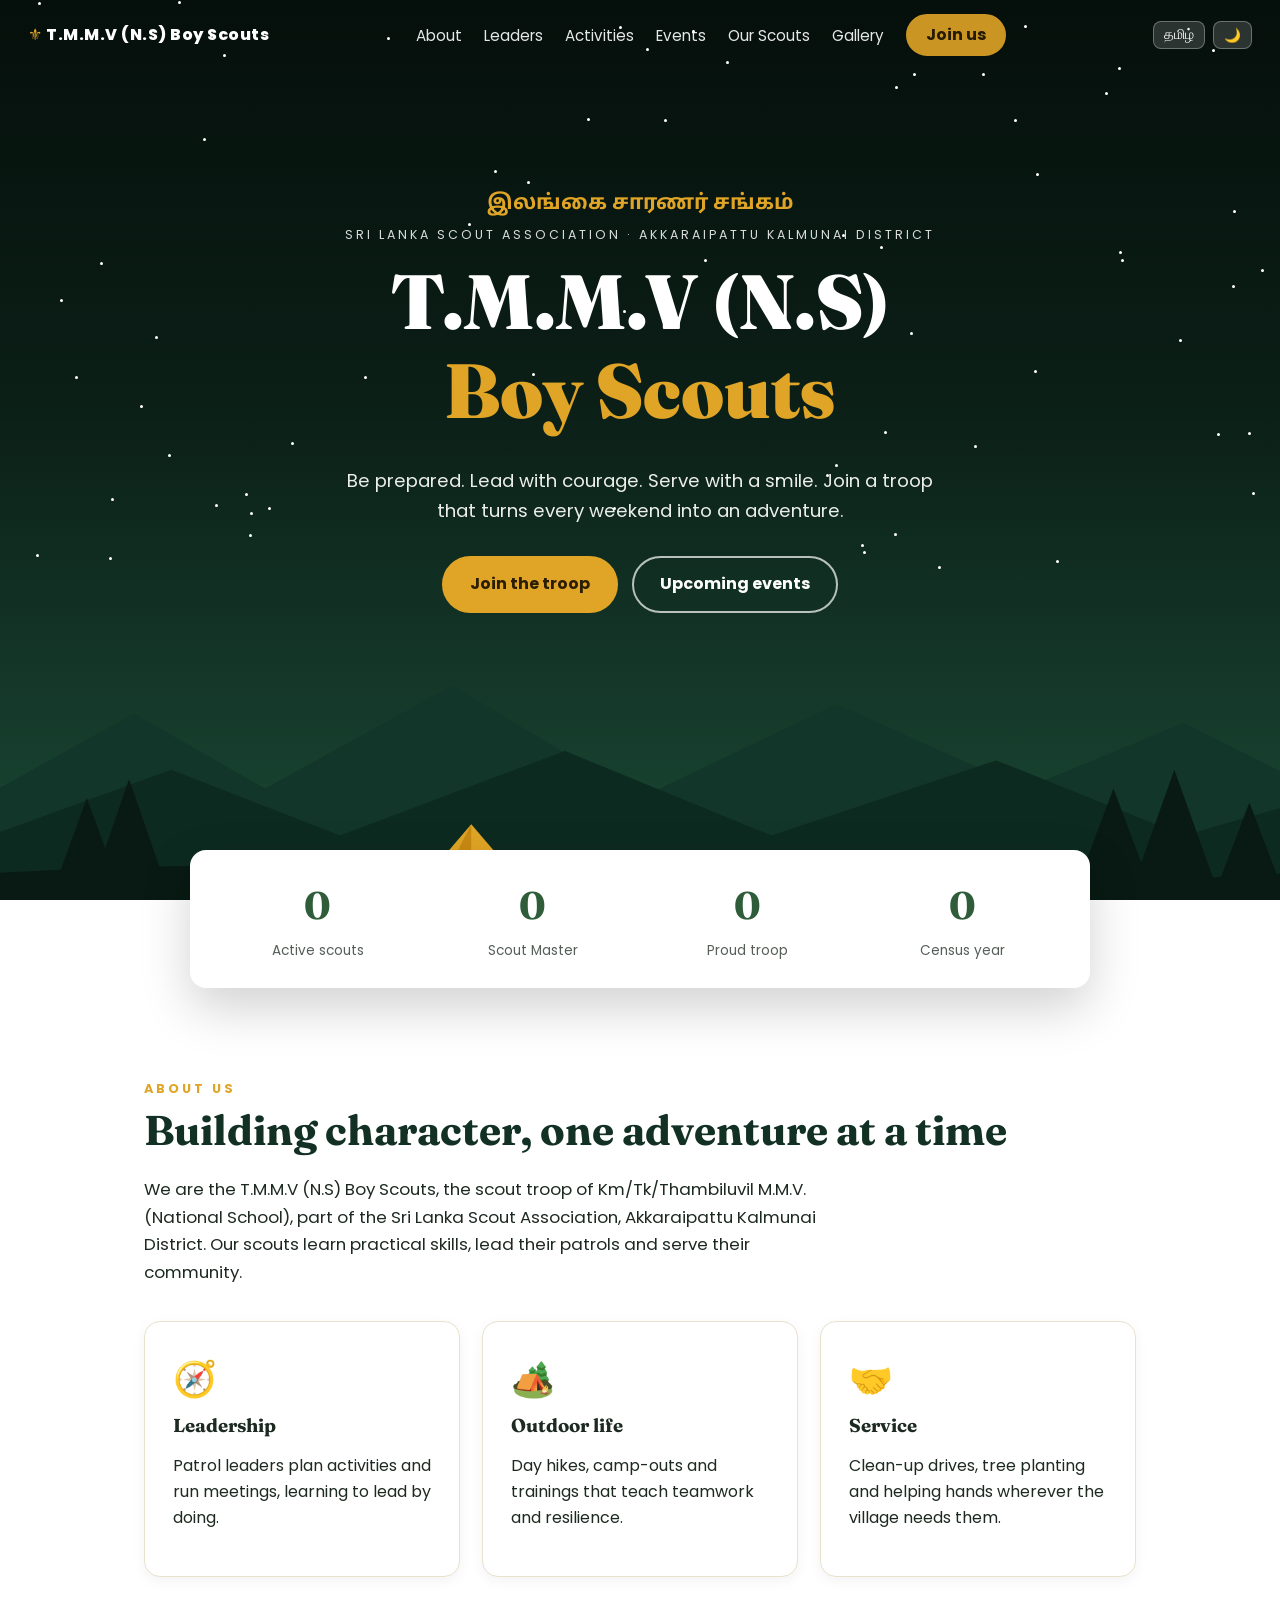
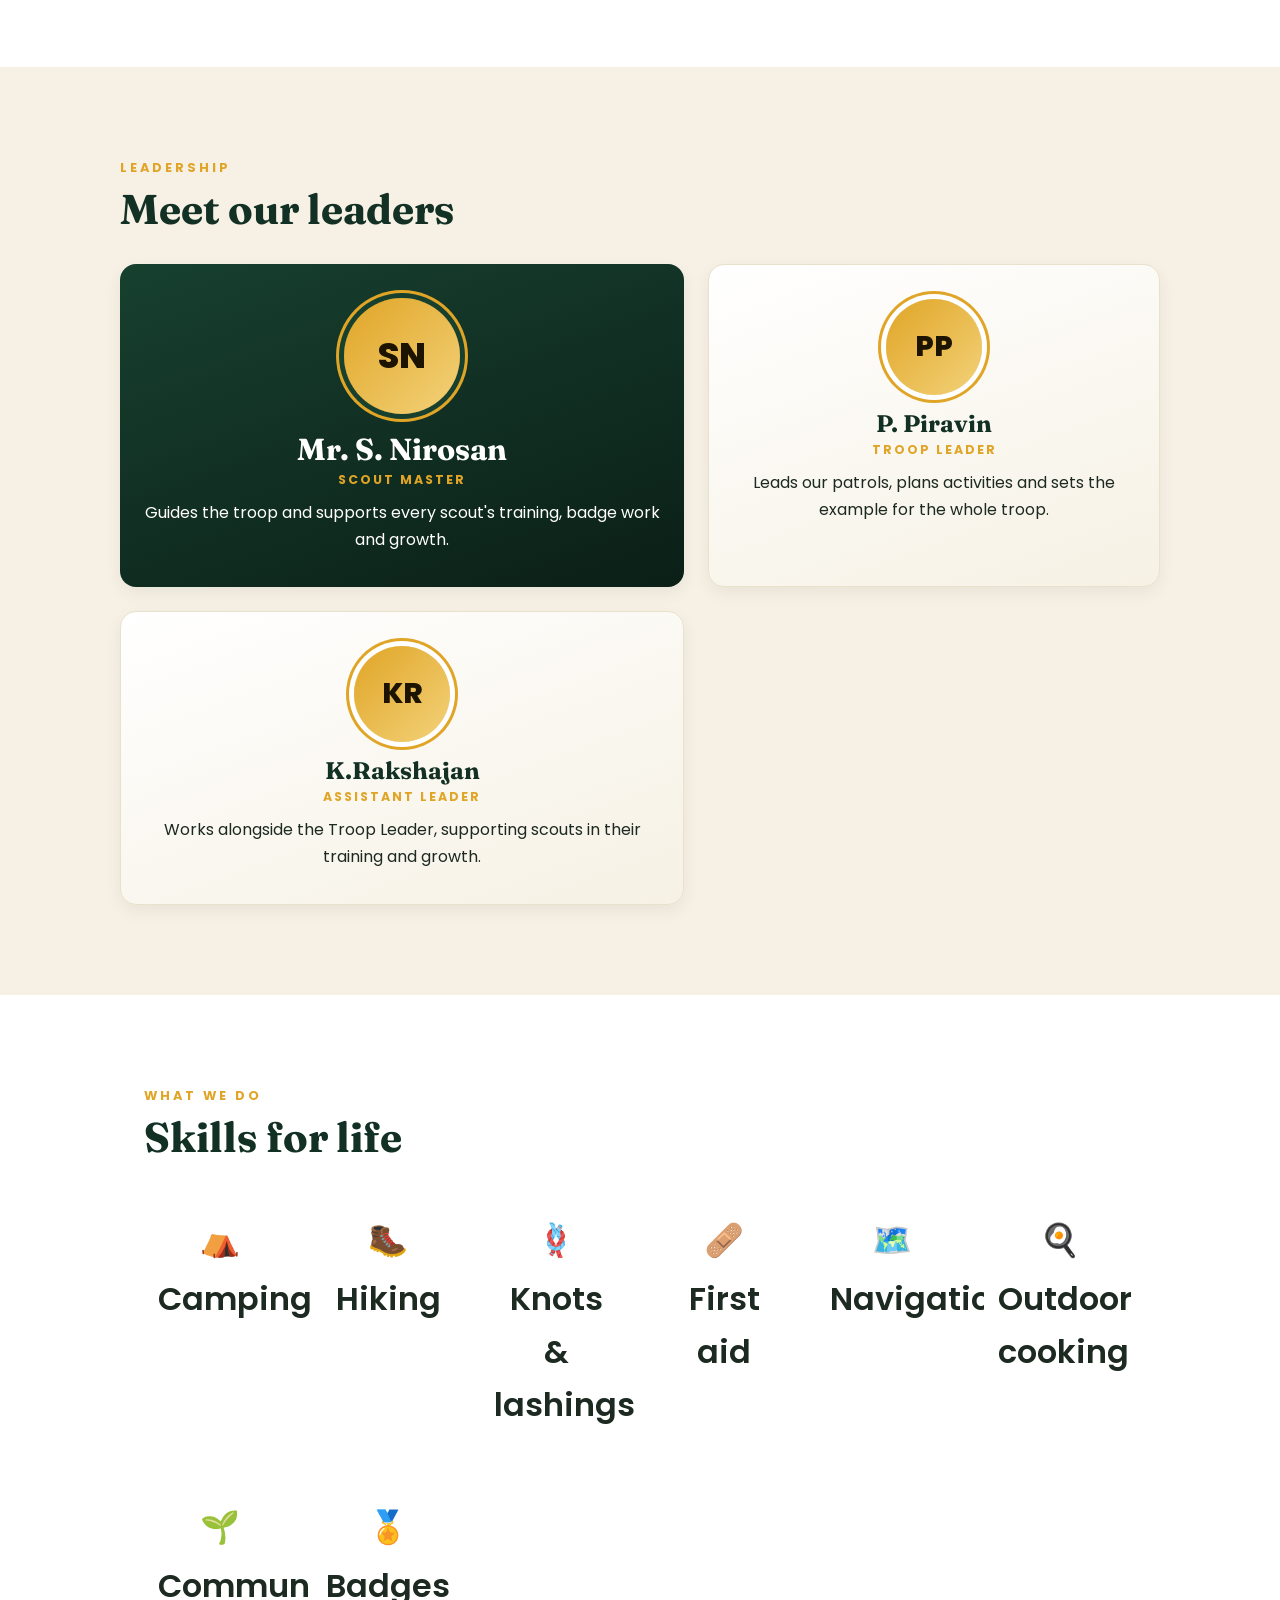
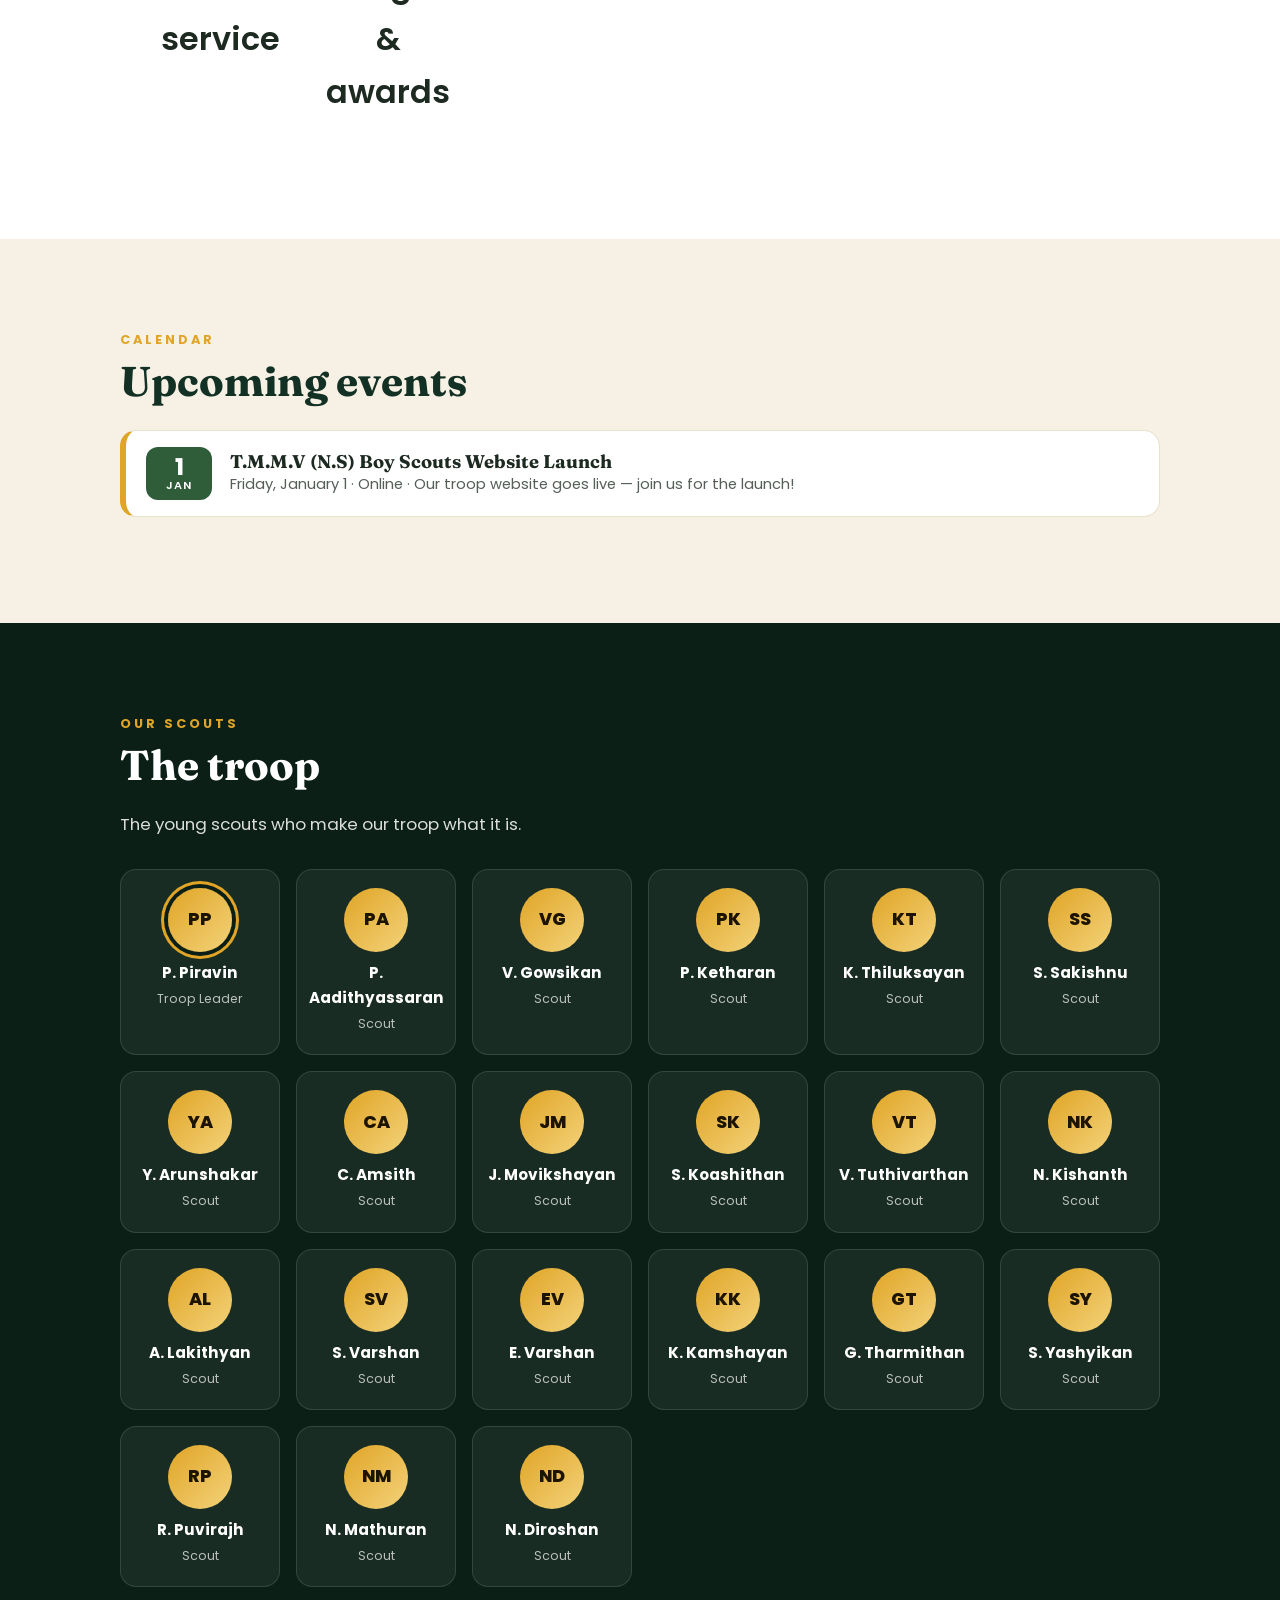
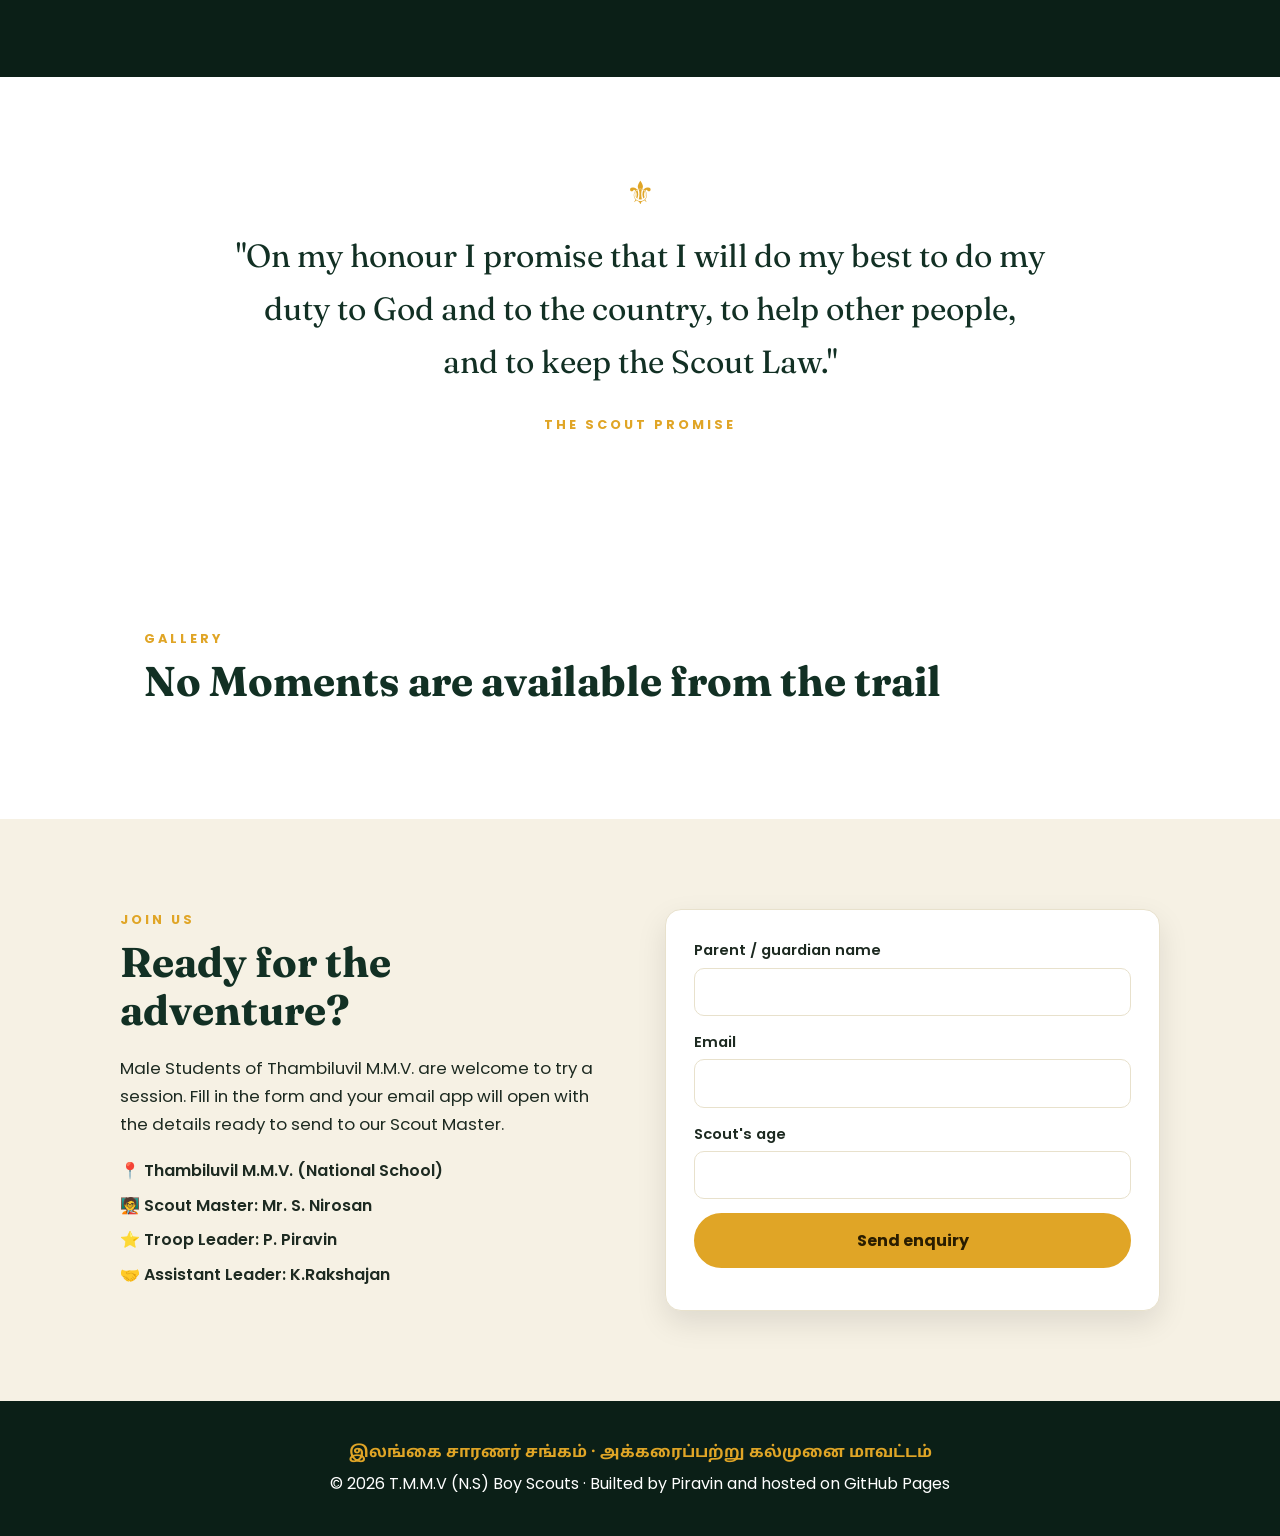
==== commit dde3d0b1: "Add assistant leader to roster, trail gallery empty state and launch countdown" ====
--- a/Scout Website.html
+++ b/Scout Website.html
@@ -47,7 +47,14 @@
 .hero h1{font-size:clamp(2.4rem,7vw,4.8rem);margin:0 0 .4em;font-weight:900}
 .hero h1 span{color:var(--gold)}
 .lead{font-size:1.15rem;max-width:620px;margin:0 auto;opacity:.92}
-.cta{display:flex;gap:14px;justify-content:center;flex-wrap:wrap;margin-top:30px}
+.cta{display:flex;gap:14px;justify-content:center;flex-wrap:wrap;margin-top:30px}
+.launch-countdown{position:relative;z-index:2;display:inline-grid;gap:8px;margin-top:24px;padding:16px 22px;border:1px solid rgba(255,255,255,.28);border-radius:16px;background:rgba(255,255,255,.09);backdrop-filter:blur(8px)}
+.launch-label,.launch-date{font-size:.82rem;letter-spacing:1px;text-transform:uppercase;color:#f3d27a;font-weight:700}
+.countdown-grid{display:flex;justify-content:center;gap:12px}
+.countdown-grid div{min-width:58px;display:grid;gap:0}
+.countdown-grid strong{font-family:"Fraunces",serif;font-size:1.8rem;line-height:1.1;color:#fff}
+.countdown-grid small{font-size:.68rem;color:rgba(255,255,255,.8);text-transform:uppercase}
+
 .scene{position:absolute;bottom:-1px;left:0;width:100%;height:300px;z-index:1}
 .flame{transform-origin:30px 56px;animation:flicker .6s infinite alternate ease-in-out}
 .flame.f2{animation-duration:.45s}
@@ -124,7 +131,12 @@
 .g2{background-image:linear-gradient(135deg,#6a8caf,#2f4b6b)}
 .g3{background-image:linear-gradient(135deg,#c98a2b,#7a4e10)}
 .g4{background-image:linear-gradient(135deg,#b44a2e,#5a1e10)}
-.note{font-size:.88rem;opacity:.7}
+.note{font-size:.88rem;opacity:.7}
+.trail-empty{margin-top:24px;padding:38px 24px;text-align:center;border:1px dashed var(--card-border);border-radius:var(--radius);background:var(--bg-alt)}
+.trail-empty>span{font-size:2.6rem}
+.trail-empty h3{margin:10px 0 6px}
+.trail-empty p{max-width:560px;margin:0 auto;color:var(--text-muted)}
+
 
 .join{display:grid;grid-template-columns:1fr 1fr;gap:50px;align-items:start}
 .facts{list-style:none;padding:0;margin:20px 0 0;display:grid;gap:8px;font-weight:600}
@@ -375,7 +387,7 @@
 ];
 
 const EVENTS = [
-  { date: "2027-01-01", title: "Website launching Day",             place: "Online (Remote)",      note: "Be Ready At Time" },
+  { date: "2027-01-01", title: "T.M.M.V (N.S) Boy Scouts Website Launch", place: "Online", note: "Our troop website goes live — join us for the launch!" },
 ];
 
 const TROOP_EMAIL = "mrpiravin38@gmail.com";
@@ -385,7 +397,9 @@
 /* ===== TRANSLATIONS ===== */
 const I18N = {
   en: {
-    nav_about:"About",nav_leaders:"Leaders",nav_activities:"Activities",nav_events:"Events",nav_roster:"Our Scouts",nav_gallery:"Gallery",nav_join:"Join us",
+    nav_about:"About",nav_leaders:"Leaders",nav_activities:"Activities",nav_events:"Events",nav_roster:"Our Scouts",nav_gallery:"Gallery",nav_join:"Join us",
+    launch_label:"Website launch countdown",launch_date:"Launching 1 January 2027",count_days:"Days",count_hours:"Hours",count_minutes:"Minutes",count_seconds:"Seconds",
+    trail_empty_title:"No moments are available from the trail yet",trail_empty_text:"Our adventure gallery is waiting for its first photos. Check back after our next troop activity!",
     hero_eyebrow:"Sri Lanka Scout Association · Akkaraipattu Kalmunai District",hero_title:"Boy Scouts",hero_lead:"Be prepared. Lead with courage. Serve with a smile. Join a troop that turns every weekend into an adventure.",
     cta_join:"Join the troop",cta_events:"Upcoming events",
     stat_scouts:"Active scouts",stat_master:"Scout Master",stat_troop:"Proud troop",stat_year:"Census year",
@@ -406,7 +420,9 @@
     save_btn:"Save & Download HTML",lock_btn:"Lock"
   },
   ta: {
-    nav_about:"எங்களை பற்றி",nav_leaders:"தலைவர்கள்",nav_activities:"பயிற்சிகள்",nav_events:"நிகழ்வுகள்",nav_roster:"எங்கள் சாரணர்கள்",nav_gallery:"படக்காட்சிகள்",nav_join:"சேர",
+    nav_about:"எங்களை பற்றி",nav_leaders:"தலைவர்கள்",nav_activities:"பயிற்சிகள்",nav_events:"நிகழ்வுகள்",nav_roster:"எங்கள் சாரணர்கள்",nav_gallery:"படக்காட்சிகள்",nav_join:"சேர",
+    launch_label:"இணையதளத் தொடக்கத்திற்கான மீதமுள்ள நேரம்",launch_date:"2027 ஜனவரி 1 அன்று தொடக்கம்",count_days:"நாட்கள்",count_hours:"மணிநேரம்",count_minutes:"நிமிடங்கள்",count_seconds:"விநாடிகள்",
+    trail_empty_title:"சாரணர் பயணத்தின் புகைப்படங்கள் இன்னும் கிடைக்கவில்லை",trail_empty_text:"எங்கள் சாகசப் படக்காட்சியில் முதல் புகைப்படங்கள் சேர்க்கப்பட உள்ளன. அடுத்த சாரணர் நிகழ்வுக்குப் பிறகு மீண்டும் பாருங்கள்!",
     hero_eyebrow:"இலங்கை சாரணர் சங்கம் · அக்கரைப்பற்று கல்முனை மாவட்டம்",hero_title:"சிறுவன் சாரணர்கள்",hero_lead:"தயார் நிலையில் இரு. பிணித்து தலைமை வகி. புன்னகையுடன் சேவை செய். ஒவ்வொரு ஞாயிறு நாளையும் விருதுக்கு மாற்றும் படைக்கு சேர.",
     cta_join:"படைக்கு சேர",cta_events:"வரவிருக்கும் நிகழ்வுகள்",
     stat_scouts:"செயலில் உள்ள சாரணர்கள்",stat_master:"சாரணர் தலைவர்",stat_troop:"வெற்றிடம்",stat_year:"பெருந்தொகை ஆண்டு",
@@ -650,7 +666,7 @@
 const fmtMonth = new Intl.DateTimeFormat("en", { month: "short" });
 const fmtLong = new Intl.DateTimeFormat("en", { weekday: "long", day: "numeric", month: "long" });
 const today = new Date(new Date().toDateString());
-EVENTS.filter(e => new Date(e.date) >= today)
+EVENTS.filter(e => new Date(e.date + "T00:00:00") >= today)
   .sort((a, b) => new Date(a.date) - new Date(b.date))
   .forEach(e => {
     const d = new Date(e.date + "T00:00:00");
@@ -693,7 +709,29 @@
 }), { threshold: 0.6 });
 document.querySelectorAll("[data-count]").forEach(c => co.observe(c));
 
-document.getElementById("year").textContent = new Date().getFullYear();
+document.getElementById("year").textContent = new Date().getFullYear();
+
+/* ===== WEBSITE LAUNCH COUNTDOWN ===== */
+function updateLaunchCountdown() {
+  const launchAt = new Date("2027-01-01T00:00:00+05:30").getTime();
+  const remaining = Math.max(0, launchAt - Date.now());
+  const units = {
+    "launch-days": Math.floor(remaining / 86400000),
+    "launch-hours": Math.floor((remaining % 86400000) / 3600000),
+    "launch-minutes": Math.floor((remaining % 3600000) / 60000),
+    "launch-seconds": Math.floor((remaining % 60000) / 1000)
+  };
+  Object.entries(units).forEach(([id, value]) => {
+    const el = document.getElementById(id);
+    if (el) el.textContent = String(value).padStart(2, "0");
+  });
+  if (remaining === 0) {
+    const label = document.querySelector(".launch-label");
+    if (label) label.textContent = currentLang === "ta" ? "இணையதளம் தொடங்கிவிட்டது!" : "Our website is now live!";
+  }
+}
+updateLaunchCountdown();
+setInterval(updateLaunchCountdown, 1000);
 
 /* ===== JOIN FORM ===== */
 document.getElementById("join-form").addEventListener("submit", ev => {
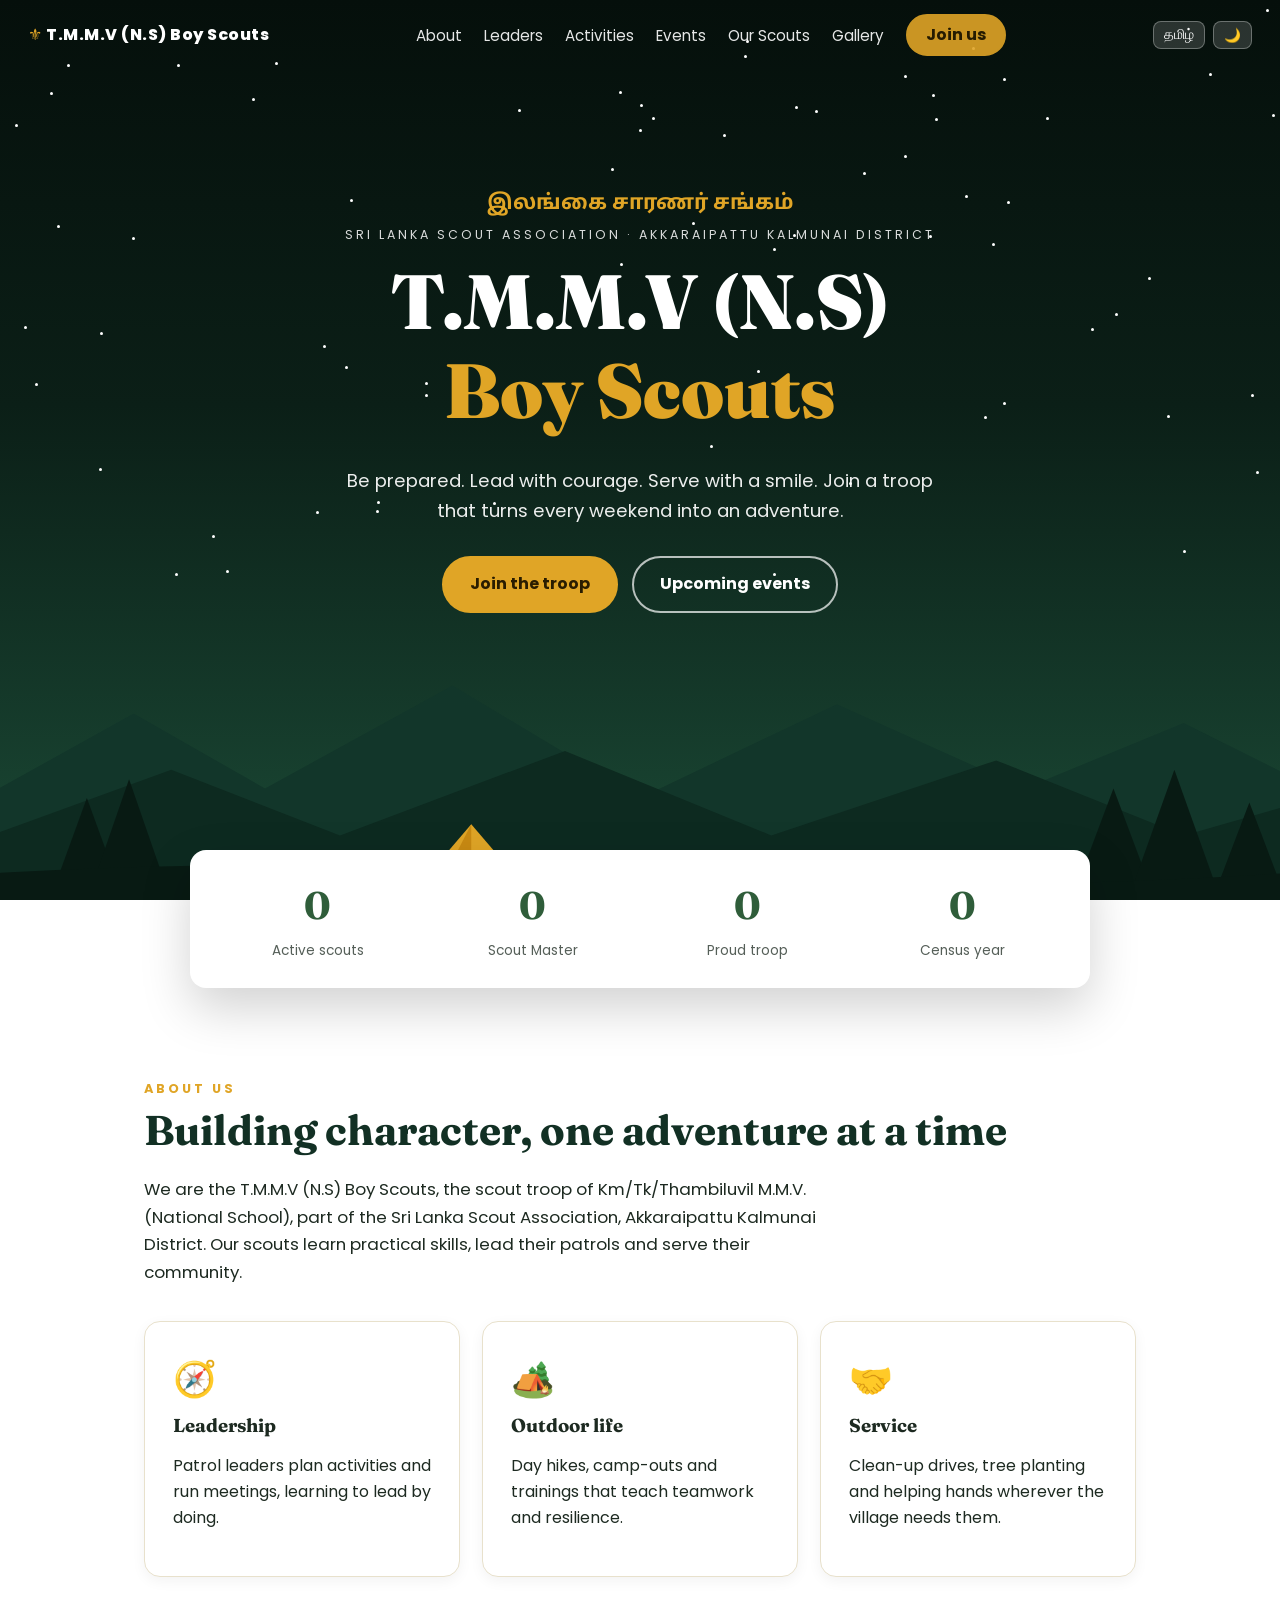
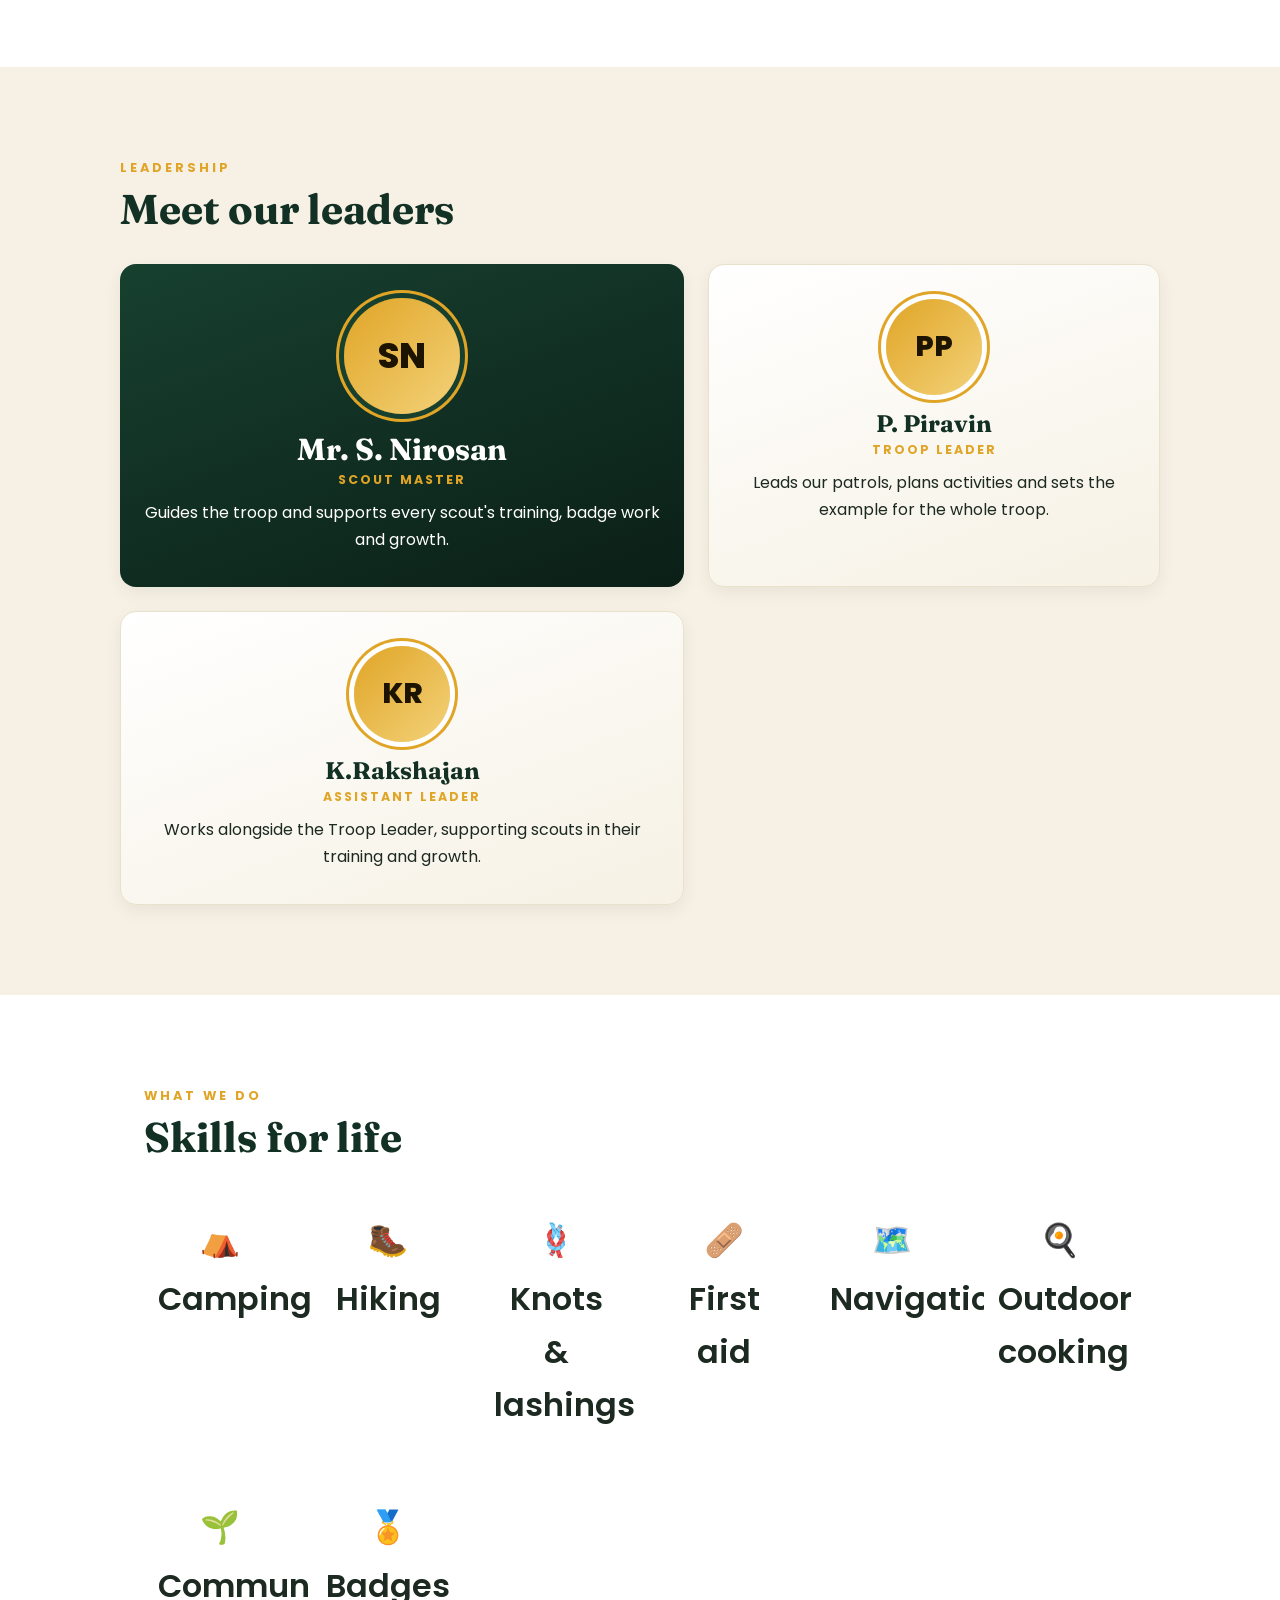
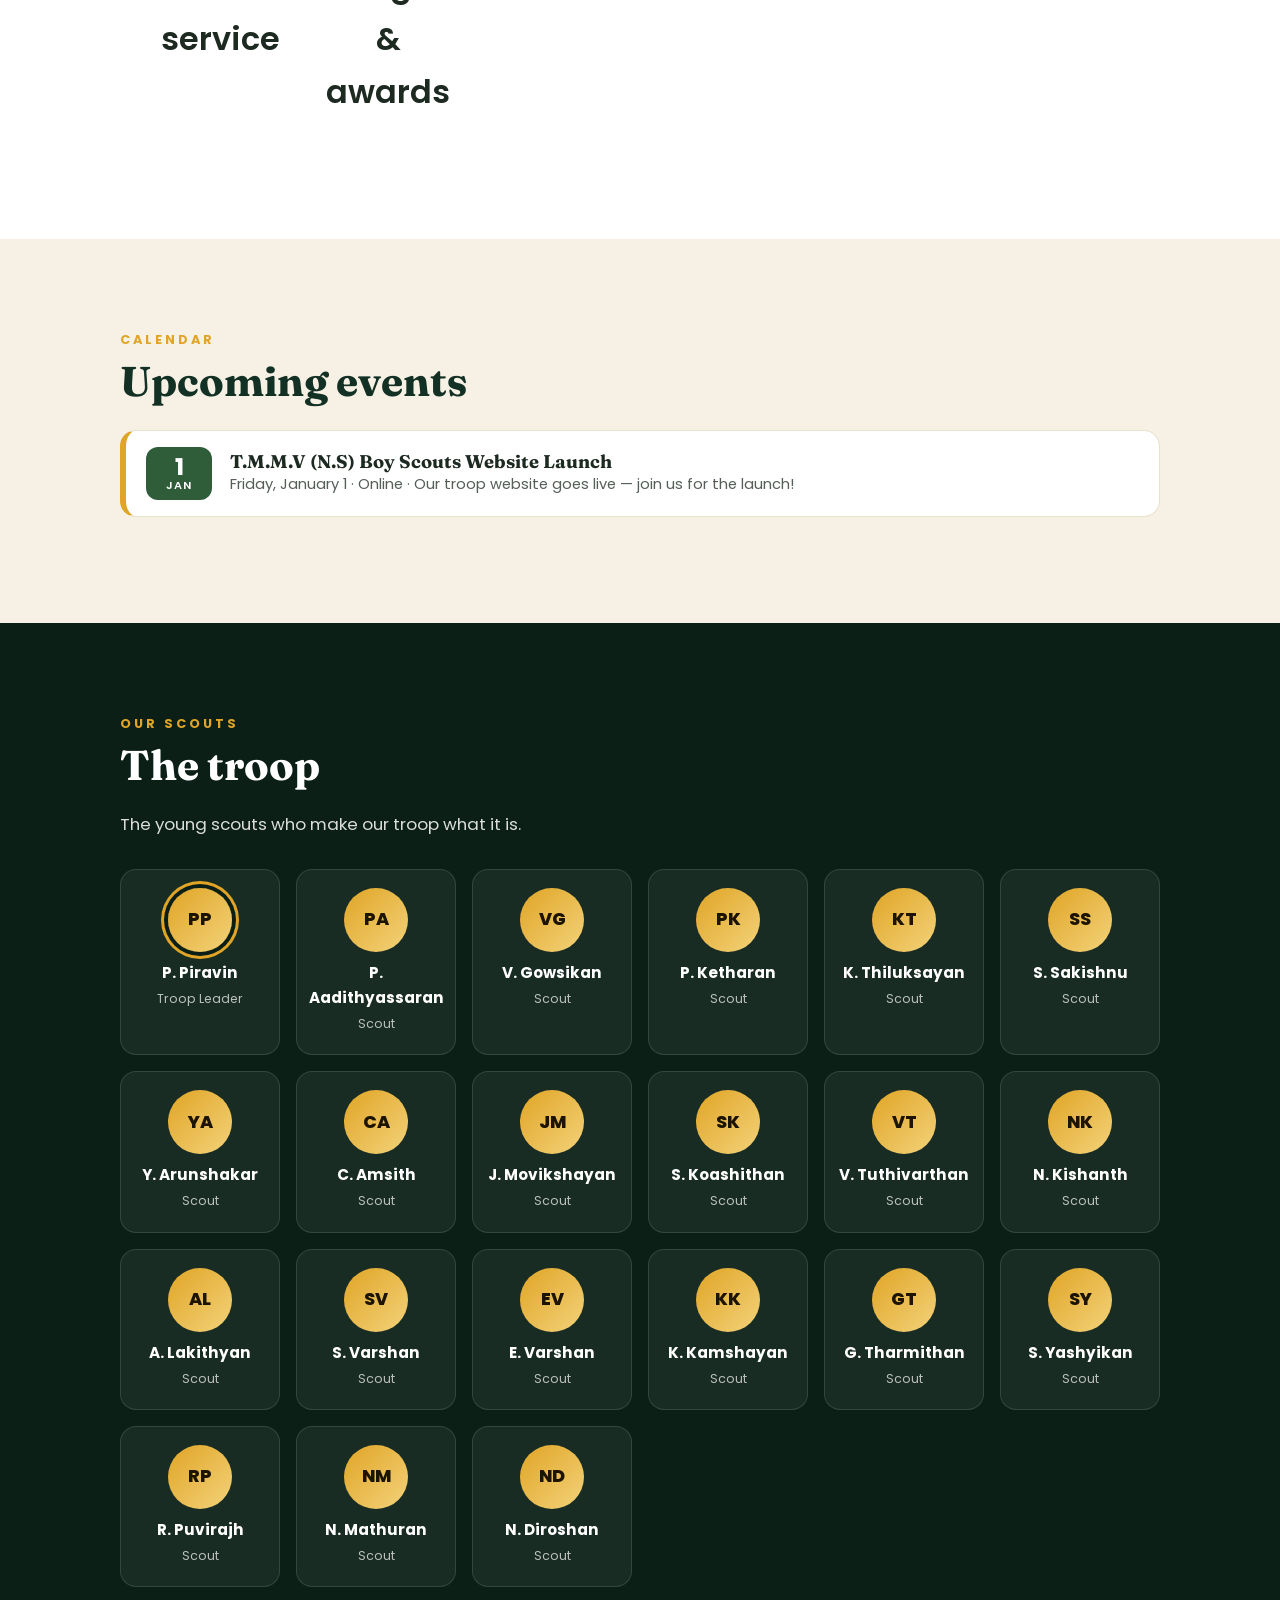
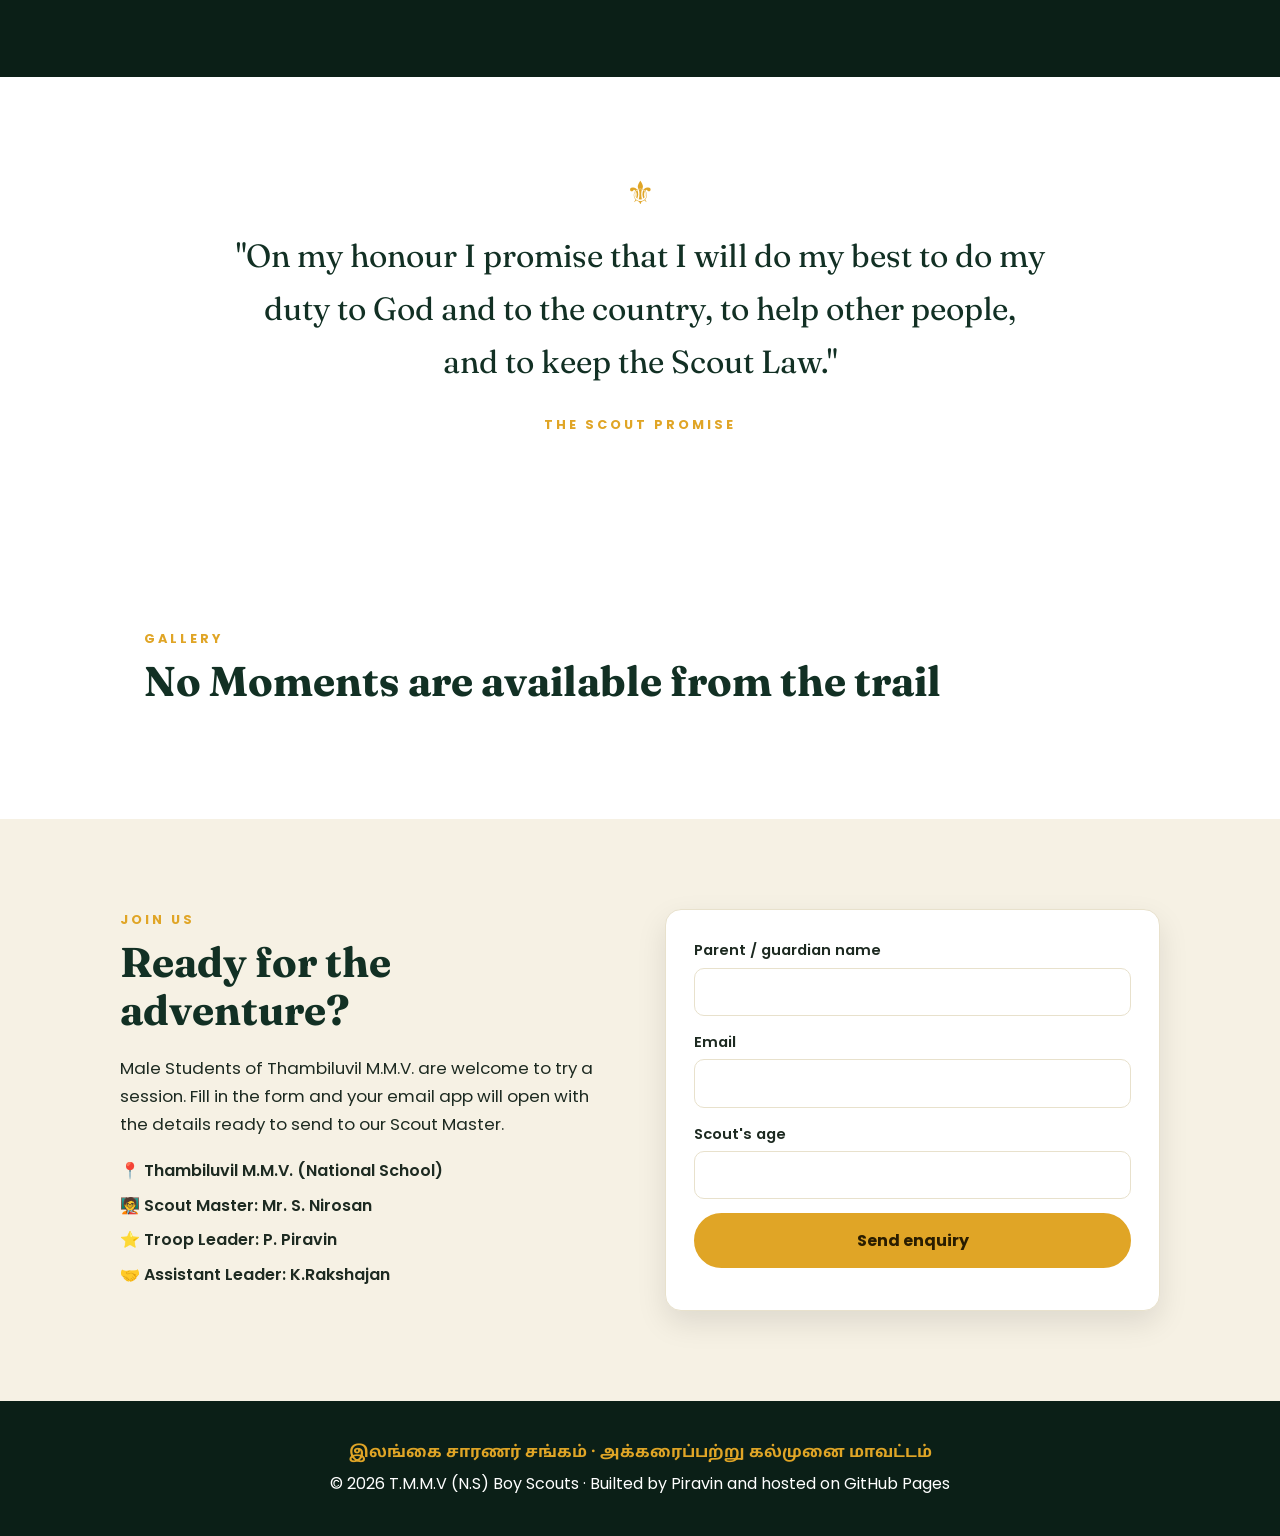
==== commit 88e72519: "Complete launch countdown, assistant leader roster and trail gallery empty state" ====
--- a/Scout Website.html
+++ b/Scout Website.html
@@ -715,6 +715,28 @@
 function updateLaunchCountdown() {
   const launchAt = new Date("2027-01-01T00:00:00+05:30").getTime();
   const remaining = Math.max(0, launchAt - Date.now());
+  const values = {
+    "launch-days": Math.floor(remaining / 86400000),
+    "launch-hours": Math.floor((remaining % 86400000) / 3600000),
+    "launch-minutes": Math.floor((remaining % 3600000) / 60000),
+    "launch-seconds": Math.floor((remaining % 60000) / 1000)
+  };
+  Object.entries(values).forEach(([id, value]) => {
+    const el = document.getElementById(id);
+    if (el) el.textContent = String(value).padStart(2, "0");
+  });
+  if (remaining === 0) {
+    const label = document.querySelector(".launch-label");
+    if (label) label.textContent = currentLang === "ta" ? "இணையதளம் தொடங்கிவிட்டது!" : "Our website is now live!";
+  }
+}
+updateLaunchCountdown();
+setInterval(updateLaunchCountdown, 1000);
+
+/* ===== WEBSITE LAUNCH COUNTDOWN ===== */
+function updateLaunchCountdown() {
+  const launchAt = new Date("2027-01-01T00:00:00+05:30").getTime();
+  const remaining = Math.max(0, launchAt - Date.now());
   const units = {
     "launch-days": Math.floor(remaining / 86400000),
     "launch-hours": Math.floor((remaining % 86400000) / 3600000),
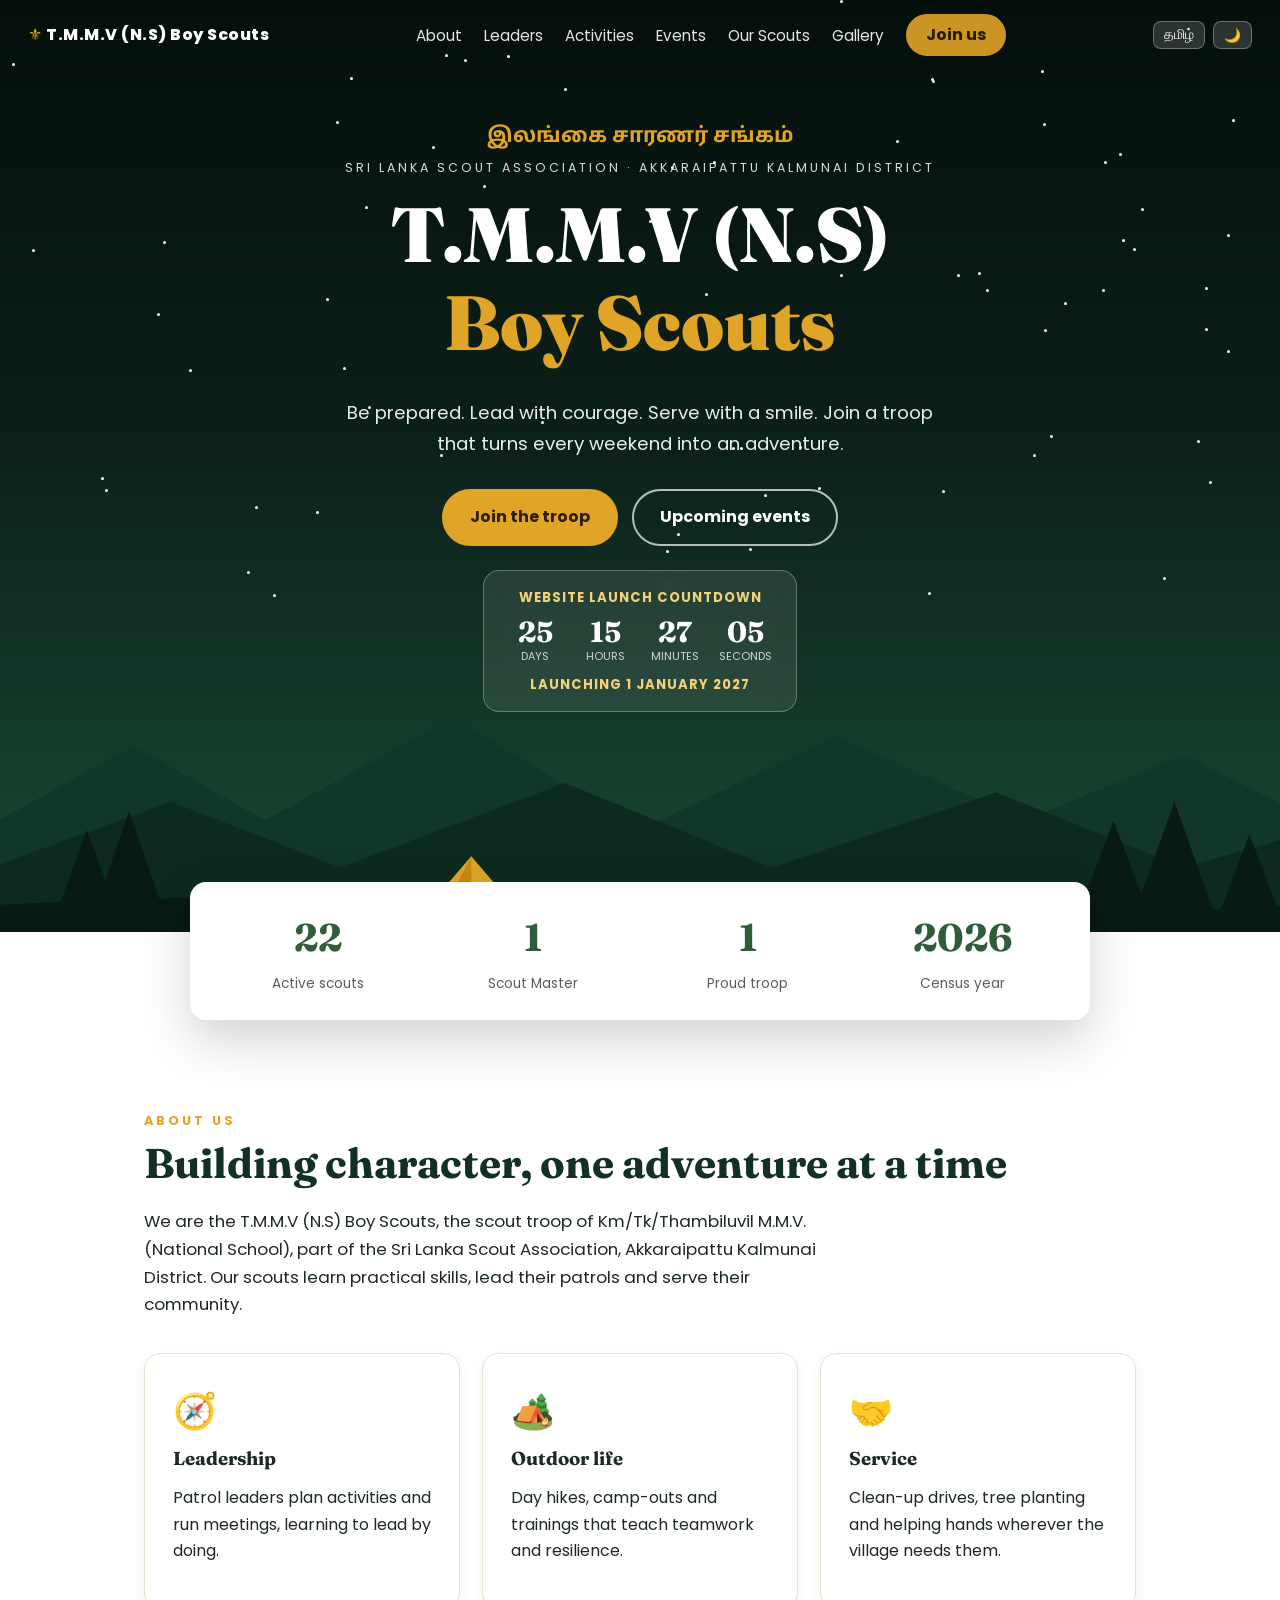
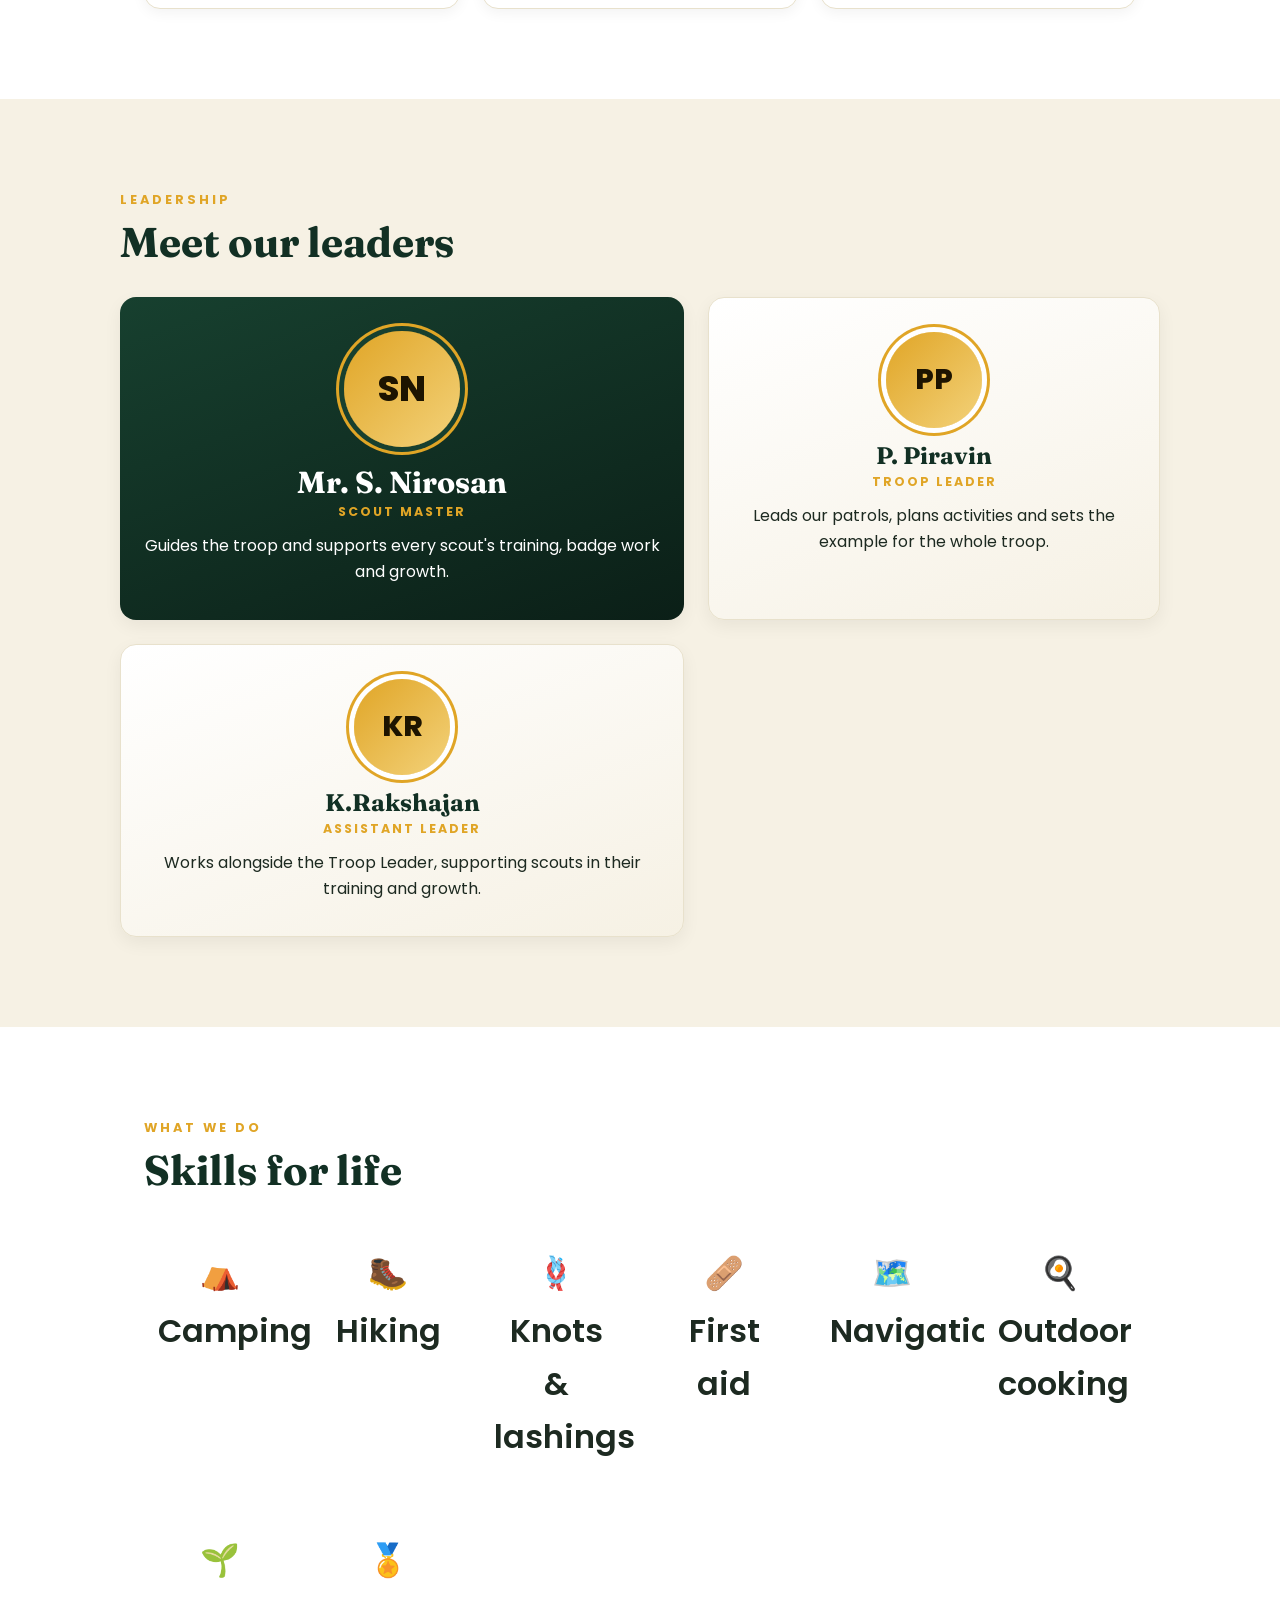
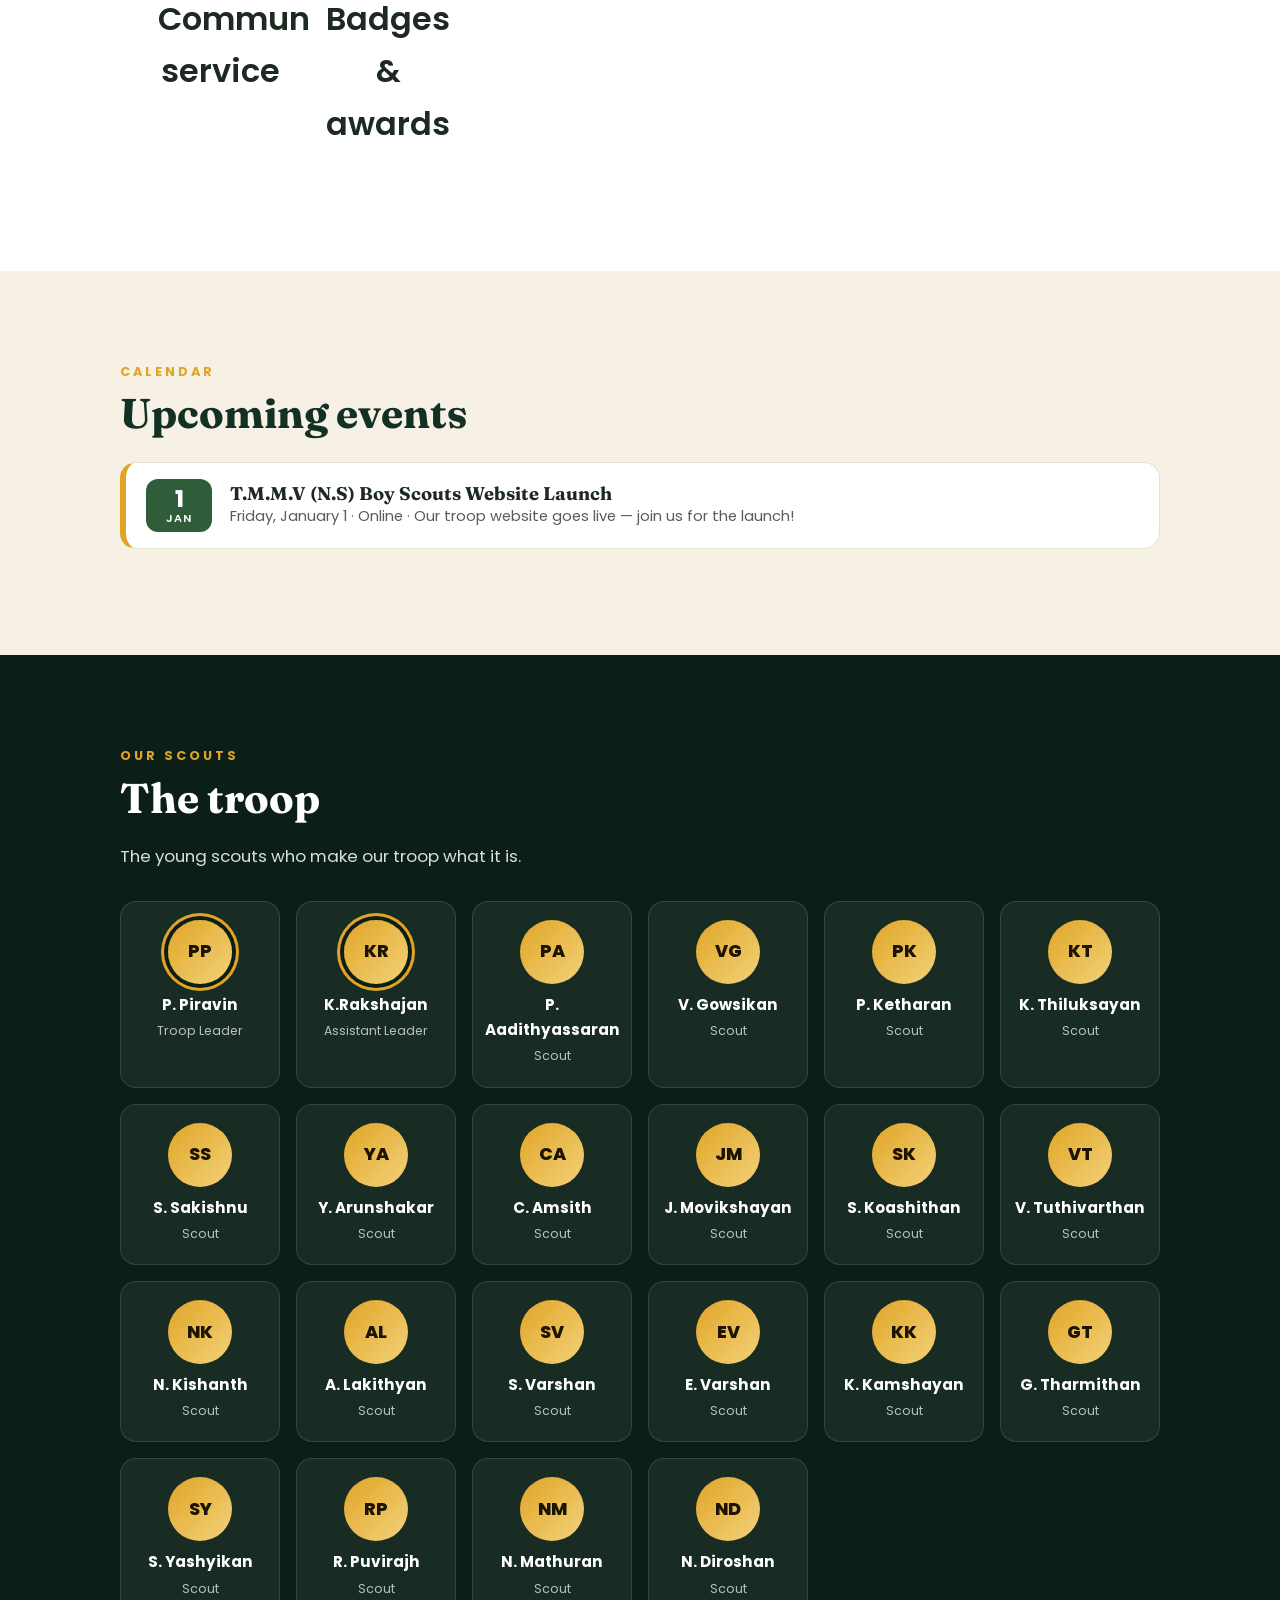
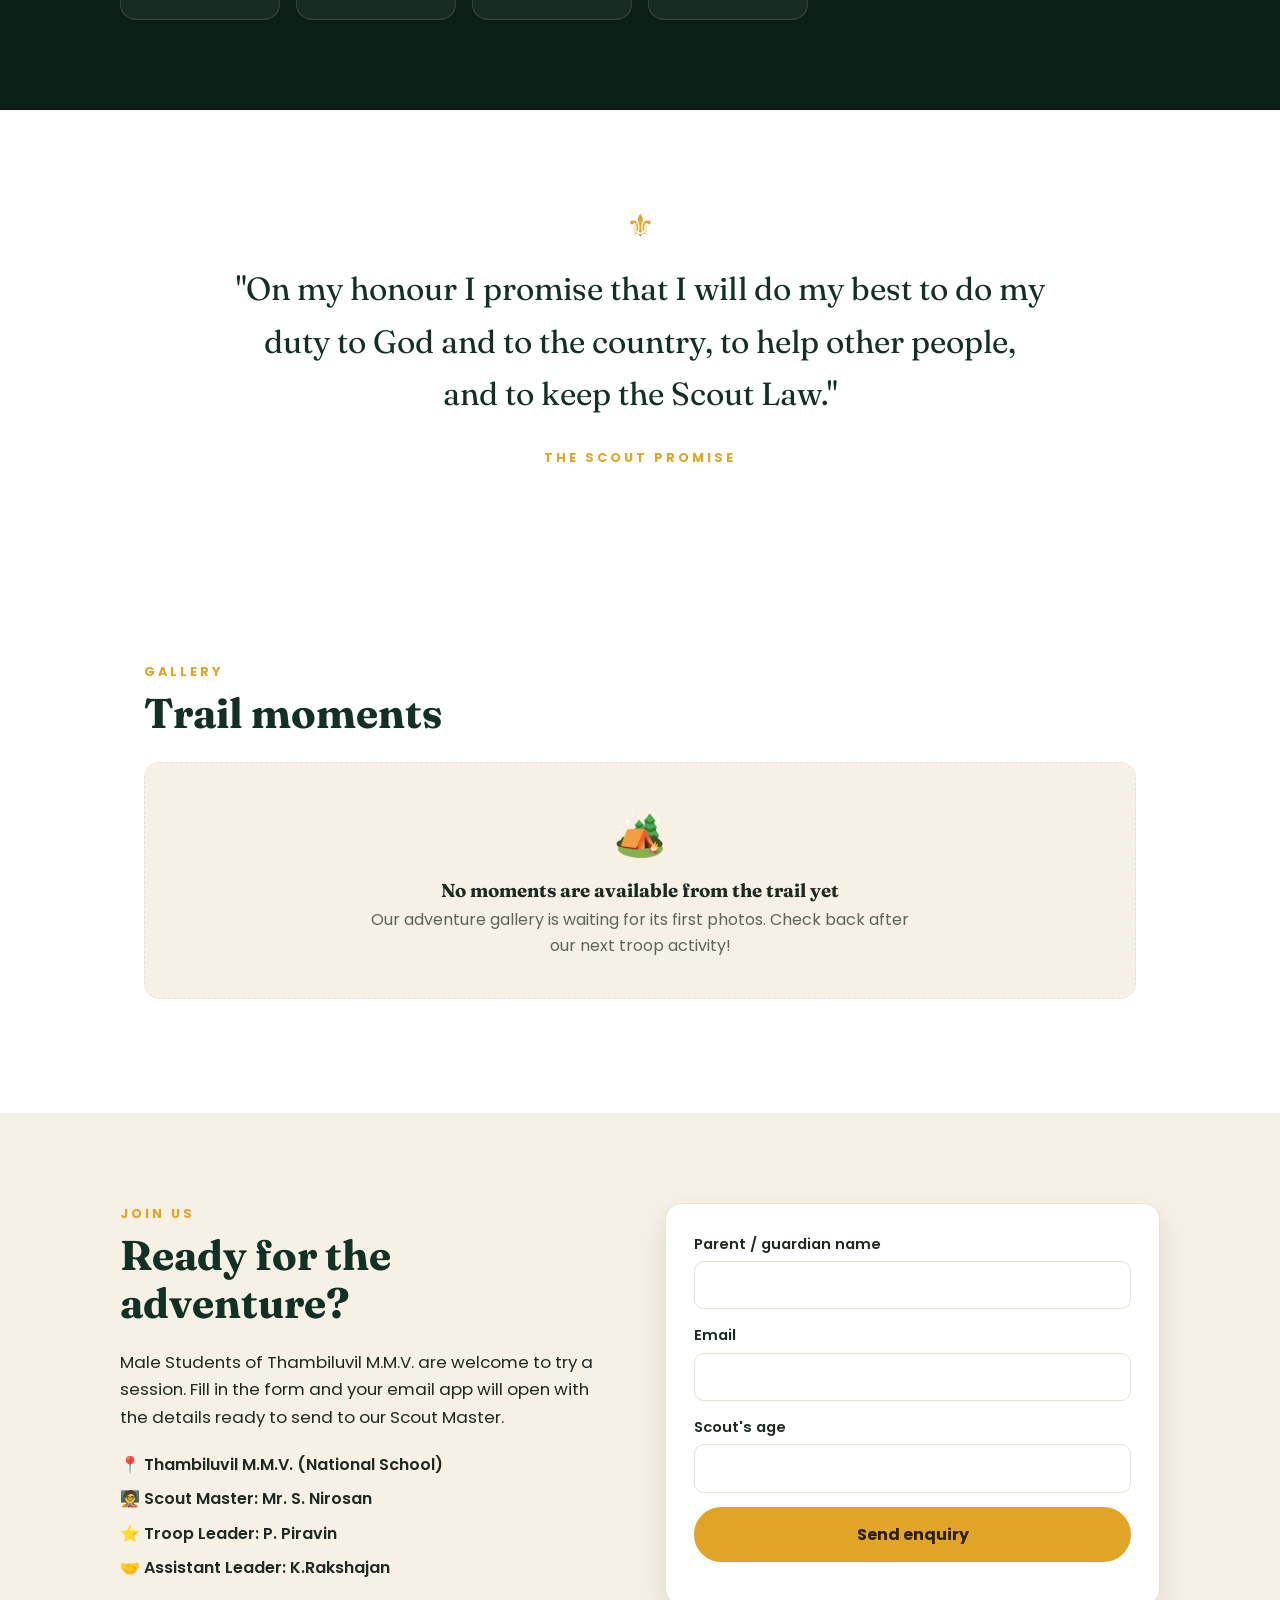
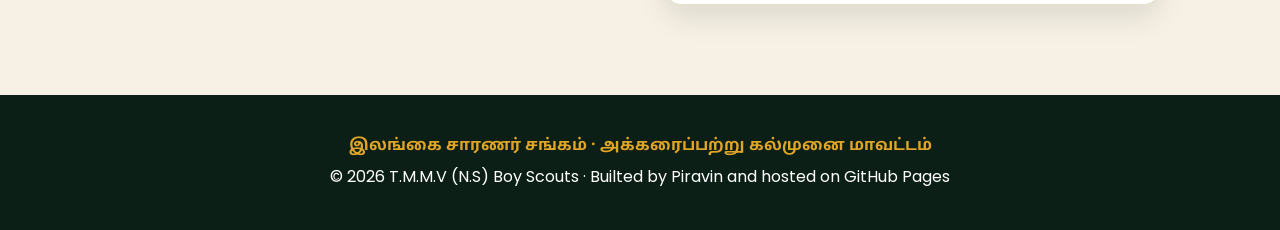
==== commit 5acb24f3: "Finish launch countdown, show assistant leader in roster and add gallery empty state" ====
--- a/Scout Website.html
+++ b/Scout Website.html
@@ -1,52 +1,52 @@
-<!doctype html>
-<html lang="en" data-theme="light" data-lang="en">
-<head>
-<meta charset="utf-8">
-<meta name="viewport" content="width=device-width, initial-scale=1">
-<title>T.M.M.V (N.S) Boy Scouts · Sri Lanka Scout Association</title>
-<meta name="description" content="T.M.M.V (N.S) Boy Scouts, Thambiluvil, Akkaraipattu Kalmunai District. Adventure, service and friendship.">
-<meta name="theme-color" content="#0b1f17">
-<link rel="preconnect" href="https://fonts.googleapis.com">
-<link rel="preconnect" href="https://fonts.gstatic.com" crossorigin>
-<link href="https://fonts.googleapis.com/css2?family=Poppins:wght@400;600;800&family=Noto+Sans+Tamil:wght@500;700&family=Fraunces:opsz,wght@9..144,700;9..144,900&display=swap" rel="stylesheet">
-<style>
-:root{--night:#0b1f17;--green:#2f5d3a;--green-dark:#123024;--sand:#f6f1e4;--gold:#e0a526;--ink:#1d2a21;--radius:16px;--bg:#fff;--bg-alt:var(--sand);--card-bg:#fff;--card-border:#e8e1cc;--text:var(--ink);--text-muted:rgba(29,42,33,.7)}
-[data-theme="dark"]{--bg:#0f1a14;--bg-alt:#142620;--card-bg:#1a3028;--card-border:#2a4a3a;--text:#e8f0ec;--text-muted:rgba(232,240,236,.7);--ink:#e8f0ec}
-*{box-sizing:border-box}
-html{scroll-behavior:smooth}
-body{margin:0;color:var(--text);background:var(--bg);line-height:1.65;font-family:"Poppins",system-ui,sans-serif;transition:background .3s,color .3s}
-h1,h2,h3{font-family:"Fraunces",Georgia,serif;line-height:1.15}
-.tamil{font-family:"Noto Sans Tamil",sans-serif;font-weight:700}
-a{color:inherit}
-
-.nav{position:fixed;inset:0 0 auto 0;z-index:20;display:flex;align-items:center;justify-content:space-between;padding:14px 28px;color:#fff;transition:background .3s,padding .3s,box-shadow .3s}
-.nav.scrolled{background:rgba(11,31,23,.94);backdrop-filter:blur(8px);padding:10px 28px;box-shadow:0 4px 20px rgba(0,0,0,.25)}
-.brand{font-weight:800;text-decoration:none;letter-spacing:.5px}
-.fleur{color:var(--gold)}
-.nav nav{display:flex;gap:22px;align-items:center;font-size:.95rem}
-.nav nav a{text-decoration:none;opacity:.9}
-.nav nav a:hover{opacity:1;color:var(--gold)}
-.nav nav a.btn:hover{color:#2a1d00}
-.menu-btn{display:none;background:none;border:0;color:inherit;font-size:1.6rem;cursor:pointer}
-.nav-controls{display:flex;gap:8px;align-items:center}
-.nav-controls button{background:rgba(255,255,255,.15);border:1px solid rgba(255,255,255,.3);color:#fff;border-radius:8px;padding:5px 10px;cursor:pointer;font-size:.85rem;transition:background .2s}
-.nav-controls button:hover{background:rgba(255,255,255,.3)}
-
-.btn{display:inline-block;padding:13px 26px;border-radius:999px;font-family:inherit;background:var(--gold);color:#2a1d00;font-weight:700;font-size:1rem;text-decoration:none;border:2px solid var(--gold);cursor:pointer;transition:transform .2s,box-shadow .2s}
-.btn:hover{transform:translateY(-2px);box-shadow:0 8px 20px rgba(224,165,38,.35)}
-.btn.small{padding:6px 18px}
-.btn.ghost{background:transparent;color:#fff;border-color:rgba(255,255,255,.7)}
-
-.hero{position:relative;min-height:100vh;display:grid;place-items:center;text-align:center;overflow:hidden;padding:120px 24px 220px;color:#fff;background:linear-gradient(180deg,#050f0b 0%,#0b1f17 45%,#1b4a36 100%)}
-.stars{position:absolute;inset:0}
-.star{position:absolute;width:3px;height:3px;background:#fff;border-radius:50%;animation:twinkle 3s infinite ease-in-out}
-@keyframes twinkle{0%,100%{opacity:.2}50%{opacity:1}}
-.hero-inner{position:relative;z-index:2;max-width:820px}
-.hero .tamil{font-size:1.3rem;color:var(--gold);margin:0}
-.eyebrow{text-transform:uppercase;letter-spacing:3px;font-size:.78rem;opacity:.85;margin:.3em 0 1em}
-.hero h1{font-size:clamp(2.4rem,7vw,4.8rem);margin:0 0 .4em;font-weight:900}
-.hero h1 span{color:var(--gold)}
-.lead{font-size:1.15rem;max-width:620px;margin:0 auto;opacity:.92}
+<!doctype html>
+<html lang="en" data-theme="light" data-lang="en">
+<head>
+<meta charset="utf-8">
+<meta name="viewport" content="width=device-width, initial-scale=1">
+<title>T.M.M.V (N.S) Boy Scouts · Sri Lanka Scout Association</title>
+<meta name="description" content="T.M.M.V (N.S) Boy Scouts, Thambiluvil, Akkaraipattu Kalmunai District. Adventure, service and friendship.">
+<meta name="theme-color" content="#0b1f17">
+<link rel="preconnect" href="https://fonts.googleapis.com">
+<link rel="preconnect" href="https://fonts.gstatic.com" crossorigin>
+<link href="https://fonts.googleapis.com/css2?family=Poppins:wght@400;600;800&family=Noto+Sans+Tamil:wght@500;700&family=Fraunces:opsz,wght@9..144,700;9..144,900&display=swap" rel="stylesheet">
+<style>
+:root{--night:#0b1f17;--green:#2f5d3a;--green-dark:#123024;--sand:#f6f1e4;--gold:#e0a526;--ink:#1d2a21;--radius:16px;--bg:#fff;--bg-alt:var(--sand);--card-bg:#fff;--card-border:#e8e1cc;--text:var(--ink);--text-muted:rgba(29,42,33,.7)}
+[data-theme="dark"]{--bg:#0f1a14;--bg-alt:#142620;--card-bg:#1a3028;--card-border:#2a4a3a;--text:#e8f0ec;--text-muted:rgba(232,240,236,.7);--ink:#e8f0ec}
+*{box-sizing:border-box}
+html{scroll-behavior:smooth}
+body{margin:0;color:var(--text);background:var(--bg);line-height:1.65;font-family:"Poppins",system-ui,sans-serif;transition:background .3s,color .3s}
+h1,h2,h3{font-family:"Fraunces",Georgia,serif;line-height:1.15}
+.tamil{font-family:"Noto Sans Tamil",sans-serif;font-weight:700}
+a{color:inherit}
+
+.nav{position:fixed;inset:0 0 auto 0;z-index:20;display:flex;align-items:center;justify-content:space-between;padding:14px 28px;color:#fff;transition:background .3s,padding .3s,box-shadow .3s}
+.nav.scrolled{background:rgba(11,31,23,.94);backdrop-filter:blur(8px);padding:10px 28px;box-shadow:0 4px 20px rgba(0,0,0,.25)}
+.brand{font-weight:800;text-decoration:none;letter-spacing:.5px}
+.fleur{color:var(--gold)}
+.nav nav{display:flex;gap:22px;align-items:center;font-size:.95rem}
+.nav nav a{text-decoration:none;opacity:.9}
+.nav nav a:hover{opacity:1;color:var(--gold)}
+.nav nav a.btn:hover{color:#2a1d00}
+.menu-btn{display:none;background:none;border:0;color:inherit;font-size:1.6rem;cursor:pointer}
+.nav-controls{display:flex;gap:8px;align-items:center}
+.nav-controls button{background:rgba(255,255,255,.15);border:1px solid rgba(255,255,255,.3);color:#fff;border-radius:8px;padding:5px 10px;cursor:pointer;font-size:.85rem;transition:background .2s}
+.nav-controls button:hover{background:rgba(255,255,255,.3)}
+
+.btn{display:inline-block;padding:13px 26px;border-radius:999px;font-family:inherit;background:var(--gold);color:#2a1d00;font-weight:700;font-size:1rem;text-decoration:none;border:2px solid var(--gold);cursor:pointer;transition:transform .2s,box-shadow .2s}
+.btn:hover{transform:translateY(-2px);box-shadow:0 8px 20px rgba(224,165,38,.35)}
+.btn.small{padding:6px 18px}
+.btn.ghost{background:transparent;color:#fff;border-color:rgba(255,255,255,.7)}
+
+.hero{position:relative;min-height:100vh;display:grid;place-items:center;text-align:center;overflow:hidden;padding:120px 24px 220px;color:#fff;background:linear-gradient(180deg,#050f0b 0%,#0b1f17 45%,#1b4a36 100%)}
+.stars{position:absolute;inset:0}
+.star{position:absolute;width:3px;height:3px;background:#fff;border-radius:50%;animation:twinkle 3s infinite ease-in-out}
+@keyframes twinkle{0%,100%{opacity:.2}50%{opacity:1}}
+.hero-inner{position:relative;z-index:2;max-width:820px}
+.hero .tamil{font-size:1.3rem;color:var(--gold);margin:0}
+.eyebrow{text-transform:uppercase;letter-spacing:3px;font-size:.78rem;opacity:.85;margin:.3em 0 1em}
+.hero h1{font-size:clamp(2.4rem,7vw,4.8rem);margin:0 0 .4em;font-weight:900}
+.hero h1 span{color:var(--gold)}
+.lead{font-size:1.15rem;max-width:620px;margin:0 auto;opacity:.92}
 .cta{display:flex;gap:14px;justify-content:center;flex-wrap:wrap;margin-top:30px}
 .launch-countdown{position:relative;z-index:2;display:inline-grid;gap:8px;margin-top:24px;padding:16px 22px;border:1px solid rgba(255,255,255,.28);border-radius:16px;background:rgba(255,255,255,.09);backdrop-filter:blur(8px)}
 .launch-label,.launch-date{font-size:.82rem;letter-spacing:1px;text-transform:uppercase;color:#f3d27a;font-weight:700}
@@ -54,661 +54,680 @@
 .countdown-grid div{min-width:58px;display:grid;gap:0}
 .countdown-grid strong{font-family:"Fraunces",serif;font-size:1.8rem;line-height:1.1;color:#fff}
 .countdown-grid small{font-size:.68rem;color:rgba(255,255,255,.8);text-transform:uppercase}
-
-.scene{position:absolute;bottom:-1px;left:0;width:100%;height:300px;z-index:1}
-.flame{transform-origin:30px 56px;animation:flicker .6s infinite alternate ease-in-out}
-.flame.f2{animation-duration:.45s}
-@keyframes flicker{from{transform:scale(1,.9) rotate(-2deg)}to{transform:scale(1.08,1.08) rotate(2deg)}}
-.glow{animation:glow 1.4s infinite alternate}
-@keyframes glow{from{opacity:.12}to{opacity:.3}}
-
-.stats{position:relative;z-index:3;margin:-50px auto 0;max-width:900px;display:grid;grid-template-columns:repeat(auto-fit,minmax(150px,1fr));gap:8px;background:var(--card-bg);border-radius:var(--radius);box-shadow:0 20px 50px rgba(0,0,0,.18);padding:24px}
-.stat{text-align:center}
-.stat b{display:block;font-family:"Fraunces",serif;font-size:2.4rem;color:var(--green)}
-.stat span{font-size:.85rem;opacity:.75}
-
-.section{padding:90px 24px;max-width:1040px;margin:0 auto}
-.section.alt{max-width:none;background:var(--bg-alt)}
-.section.dark{max-width:none;background:var(--night);color:#fff}
-.wrap{max-width:1040px;margin:0 auto}
-.kicker{text-transform:uppercase;letter-spacing:3px;color:var(--gold);font-weight:700;font-size:.8rem;margin:0}
-.section h2{font-size:clamp(1.8rem,4vw,2.6rem);margin:.2em 0 .5em;color:var(--green-dark)}
-[data-theme="dark"] .section h2{color:var(--text)}
-.dark h2{color:#fff}
-.intro{max-width:680px;font-size:1.05rem}
-.intro.light{opacity:.85}
-
-.cards{display:grid;gap:22px;margin-top:34px}
-.cards.three{grid-template-columns:repeat(auto-fit,minmax(230px,1fr))}
-.card{background:var(--card-bg);border:1px solid var(--card-border);border-radius:var(--radius);padding:28px;box-shadow:0 4px 14px rgba(0,0,0,.05);transition:transform .25s,box-shadow .25s}
-.card:hover{transform:translateY(-6px);box-shadow:0 16px 30px rgba(0,0,0,.12)}
-.card h3{margin:.4em 0 .3em}
-.icon{font-size:2.2rem}
-
-.leaders{display:grid;grid-template-columns:1.25fr 1fr;gap:24px;margin-top:30px;align-items:stretch}
-.leader-card{text-align:center;padding:34px 24px;border-radius:var(--radius);background:linear-gradient(160deg,var(--card-bg),var(--bg-alt));border:1px solid var(--card-border);box-shadow:0 6px 18px rgba(0,0,0,.06);transition:transform .25s,box-shadow .25s;position:relative}
-.leader-card:hover{transform:translateY(-6px);box-shadow:0 18px 34px rgba(0,0,0,.12)}
-.leader-card.primary{background:linear-gradient(160deg,#17402f,#0b1f17);color:#fff;border:0}
-.leader-card h3{margin:.6em 0 0;font-size:1.5rem;color:var(--green-dark)}
-.leader-card.primary h3{color:#fff;font-size:1.9rem}
-[data-theme="dark"] .leader-card h3{color:var(--text)}
-.leader-card .role{color:var(--gold);font-weight:700;text-transform:uppercase;letter-spacing:2px;font-size:.78rem;margin:.2em 0 .8em}
-.leader-card p{margin:.4em 0 0}
-.avatar{width:64px;height:64px;margin:0 auto 8px;border-radius:50%;display:grid;place-items:center;font-weight:800;font-size:1.1rem;color:#1d1400;background:linear-gradient(135deg,var(--gold),#f3d27a)}
-.avatar.big{width:96px;height:96px;font-size:1.8rem;box-shadow:0 0 0 5px var(--card-bg),0 0 0 8px var(--gold)}
-.primary .avatar.big{width:116px;height:116px;font-size:2.2rem;box-shadow:0 0 0 5px #17402f,0 0 0 8px var(--gold)}
-
-.grid-icons{display:grid;grid-template-columns:repeat(auto-fit,minmax(150px,1fr));gap:16px;margin-top:28px}
-.tile-i{background:var(--card-bg);border-radius:var(--radius);padding:22px 12px;text-align:center;font-weight:600;border:2px solid transparent;transition:border-color .2s,transform .2s}
-.tile-i:hover{border-color:var(--gold);transform:scale(1.04)}
-.tile-i span{display:block;font-size:2rem;margin-bottom:6px}
-
-.events{list-style:none;padding:0;display:grid;gap:14px;margin-top:24px}
-.events li{display:flex;gap:18px;align-items:center;padding:16px 20px;border:1px solid var(--card-border);border-left:6px solid var(--gold);border-radius:var(--radius);transition:transform .2s,box-shadow .2s;background:var(--card-bg)}
-.events li:hover{transform:translateX(6px);box-shadow:0 8px 20px rgba(0,0,0,.08)}
-.date{min-width:66px;text-align:center;background:var(--green);color:#fff;border-radius:12px;padding:8px 6px;font-size:1.4rem;font-weight:800;line-height:1.1}
-.date small{display:block;font-weight:600;text-transform:uppercase;font-size:.7rem;letter-spacing:1px}
-.events h3{margin:0;font-size:1.15rem}
-.events p{margin:0;opacity:.75;font-size:.92rem}
-
-.roster{display:grid;grid-template-columns:repeat(auto-fill,minmax(150px,1fr));gap:16px;margin-top:30px}
-.scout{text-align:center;padding:18px 8px;border-radius:var(--radius);background:rgba(255,255,255,.06);border:1px solid rgba(255,255,255,.12);transition:transform .2s,background .2s;position:relative}
-.scout:hover{transform:translateY(-5px);background:rgba(255,255,255,.12)}
-.scout b{display:block;font-size:.95rem}
-.scout small{opacity:.7;font-size:.78rem}
-.scout.leader .avatar{box-shadow:0 0 0 4px var(--night),0 0 0 7px var(--gold)}
-
-.promise{text-align:center;padding:90px 24px;max-width:860px;margin:0 auto}
-.promise blockquote{font-family:"Fraunces",serif;font-size:clamp(1.3rem,3vw,2rem);margin:0 0 .8em;color:var(--green-dark)}
-[data-theme="dark"] .promise blockquote{color:var(--text)}
-.promise blockquote::before{content:"⚜";display:block;color:var(--gold);font-size:2rem;margin-bottom:10px}
-.promise p{text-transform:uppercase;letter-spacing:3px;color:var(--gold);font-weight:700;font-size:.8rem}
-
-.gallery{display:grid;grid-template-columns:repeat(auto-fit,minmax(220px,1fr));gap:16px;margin-top:24px}
-.shot{aspect-ratio:4/3;border-radius:var(--radius);display:flex;align-items:flex-end;padding:16px;color:#fff;font-weight:700;background-size:cover;background-position:center;transition:transform .3s}
-.shot:hover{transform:scale(1.03) rotate(-.6deg)}
-.g1{background-image:linear-gradient(135deg,#3d7a4d,#1f3f28)}
-.g2{background-image:linear-gradient(135deg,#6a8caf,#2f4b6b)}
-.g3{background-image:linear-gradient(135deg,#c98a2b,#7a4e10)}
-.g4{background-image:linear-gradient(135deg,#b44a2e,#5a1e10)}
+
+.scene{position:absolute;bottom:-1px;left:0;width:100%;height:300px;z-index:1}
+.flame{transform-origin:30px 56px;animation:flicker .6s infinite alternate ease-in-out}
+.flame.f2{animation-duration:.45s}
+@keyframes flicker{from{transform:scale(1,.9) rotate(-2deg)}to{transform:scale(1.08,1.08) rotate(2deg)}}
+.glow{animation:glow 1.4s infinite alternate}
+@keyframes glow{from{opacity:.12}to{opacity:.3}}
+
+.stats{position:relative;z-index:3;margin:-50px auto 0;max-width:900px;display:grid;grid-template-columns:repeat(auto-fit,minmax(150px,1fr));gap:8px;background:var(--card-bg);border-radius:var(--radius);box-shadow:0 20px 50px rgba(0,0,0,.18);padding:24px}
+.stat{text-align:center}
+.stat b{display:block;font-family:"Fraunces",serif;font-size:2.4rem;color:var(--green)}
+.stat span{font-size:.85rem;opacity:.75}
+
+.section{padding:90px 24px;max-width:1040px;margin:0 auto}
+.section.alt{max-width:none;background:var(--bg-alt)}
+.section.dark{max-width:none;background:var(--night);color:#fff}
+.wrap{max-width:1040px;margin:0 auto}
+.kicker{text-transform:uppercase;letter-spacing:3px;color:var(--gold);font-weight:700;font-size:.8rem;margin:0}
+.section h2{font-size:clamp(1.8rem,4vw,2.6rem);margin:.2em 0 .5em;color:var(--green-dark)}
+[data-theme="dark"] .section h2{color:var(--text)}
+.dark h2{color:#fff}
+.intro{max-width:680px;font-size:1.05rem}
+.intro.light{opacity:.85}
+
+.cards{display:grid;gap:22px;margin-top:34px}
+.cards.three{grid-template-columns:repeat(auto-fit,minmax(230px,1fr))}
+.card{background:var(--card-bg);border:1px solid var(--card-border);border-radius:var(--radius);padding:28px;box-shadow:0 4px 14px rgba(0,0,0,.05);transition:transform .25s,box-shadow .25s}
+.card:hover{transform:translateY(-6px);box-shadow:0 16px 30px rgba(0,0,0,.12)}
+.card h3{margin:.4em 0 .3em}
+.icon{font-size:2.2rem}
+
+.leaders{display:grid;grid-template-columns:1.25fr 1fr;gap:24px;margin-top:30px;align-items:stretch}
+.leader-card{text-align:center;padding:34px 24px;border-radius:var(--radius);background:linear-gradient(160deg,var(--card-bg),var(--bg-alt));border:1px solid var(--card-border);box-shadow:0 6px 18px rgba(0,0,0,.06);transition:transform .25s,box-shadow .25s;position:relative}
+.leader-card:hover{transform:translateY(-6px);box-shadow:0 18px 34px rgba(0,0,0,.12)}
+.leader-card.primary{background:linear-gradient(160deg,#17402f,#0b1f17);color:#fff;border:0}
+.leader-card h3{margin:.6em 0 0;font-size:1.5rem;color:var(--green-dark)}
+.leader-card.primary h3{color:#fff;font-size:1.9rem}
+[data-theme="dark"] .leader-card h3{color:var(--text)}
+.leader-card .role{color:var(--gold);font-weight:700;text-transform:uppercase;letter-spacing:2px;font-size:.78rem;margin:.2em 0 .8em}
+.leader-card p{margin:.4em 0 0}
+.avatar{width:64px;height:64px;margin:0 auto 8px;border-radius:50%;display:grid;place-items:center;font-weight:800;font-size:1.1rem;color:#1d1400;background:linear-gradient(135deg,var(--gold),#f3d27a)}
+.avatar.big{width:96px;height:96px;font-size:1.8rem;box-shadow:0 0 0 5px var(--card-bg),0 0 0 8px var(--gold)}
+.primary .avatar.big{width:116px;height:116px;font-size:2.2rem;box-shadow:0 0 0 5px #17402f,0 0 0 8px var(--gold)}
+
+.grid-icons{display:grid;grid-template-columns:repeat(auto-fit,minmax(150px,1fr));gap:16px;margin-top:28px}
+.tile-i{background:var(--card-bg);border-radius:var(--radius);padding:22px 12px;text-align:center;font-weight:600;border:2px solid transparent;transition:border-color .2s,transform .2s}
+.tile-i:hover{border-color:var(--gold);transform:scale(1.04)}
+.tile-i span{display:block;font-size:2rem;margin-bottom:6px}
+
+.events{list-style:none;padding:0;display:grid;gap:14px;margin-top:24px}
+.events li{display:flex;gap:18px;align-items:center;padding:16px 20px;border:1px solid var(--card-border);border-left:6px solid var(--gold);border-radius:var(--radius);transition:transform .2s,box-shadow .2s;background:var(--card-bg)}
+.events li:hover{transform:translateX(6px);box-shadow:0 8px 20px rgba(0,0,0,.08)}
+.date{min-width:66px;text-align:center;background:var(--green);color:#fff;border-radius:12px;padding:8px 6px;font-size:1.4rem;font-weight:800;line-height:1.1}
+.date small{display:block;font-weight:600;text-transform:uppercase;font-size:.7rem;letter-spacing:1px}
+.events h3{margin:0;font-size:1.15rem}
+.events p{margin:0;opacity:.75;font-size:.92rem}
+
+.roster{display:grid;grid-template-columns:repeat(auto-fill,minmax(150px,1fr));gap:16px;margin-top:30px}
+.scout{text-align:center;padding:18px 8px;border-radius:var(--radius);background:rgba(255,255,255,.06);border:1px solid rgba(255,255,255,.12);transition:transform .2s,background .2s;position:relative}
+.scout:hover{transform:translateY(-5px);background:rgba(255,255,255,.12)}
+.scout b{display:block;font-size:.95rem}
+.scout small{opacity:.7;font-size:.78rem}
+.scout.leader .avatar{box-shadow:0 0 0 4px var(--night),0 0 0 7px var(--gold)}
+
+.promise{text-align:center;padding:90px 24px;max-width:860px;margin:0 auto}
+.promise blockquote{font-family:"Fraunces",serif;font-size:clamp(1.3rem,3vw,2rem);margin:0 0 .8em;color:var(--green-dark)}
+[data-theme="dark"] .promise blockquote{color:var(--text)}
+.promise blockquote::before{content:"⚜";display:block;color:var(--gold);font-size:2rem;margin-bottom:10px}
+.promise p{text-transform:uppercase;letter-spacing:3px;color:var(--gold);font-weight:700;font-size:.8rem}
+
+.gallery{display:grid;grid-template-columns:repeat(auto-fit,minmax(220px,1fr));gap:16px;margin-top:24px}
+.shot{aspect-ratio:4/3;border-radius:var(--radius);display:flex;align-items:flex-end;padding:16px;color:#fff;font-weight:700;background-size:cover;background-position:center;transition:transform .3s}
+.shot:hover{transform:scale(1.03) rotate(-.6deg)}
+.g1{background-image:linear-gradient(135deg,#3d7a4d,#1f3f28)}
+.g2{background-image:linear-gradient(135deg,#6a8caf,#2f4b6b)}
+.g3{background-image:linear-gradient(135deg,#c98a2b,#7a4e10)}
+.g4{background-image:linear-gradient(135deg,#b44a2e,#5a1e10)}
 .note{font-size:.88rem;opacity:.7}
 .trail-empty{margin-top:24px;padding:38px 24px;text-align:center;border:1px dashed var(--card-border);border-radius:var(--radius);background:var(--bg-alt)}
 .trail-empty>span{font-size:2.6rem}
 .trail-empty h3{margin:10px 0 6px}
 .trail-empty p{max-width:560px;margin:0 auto;color:var(--text-muted)}
-
-
-.join{display:grid;grid-template-columns:1fr 1fr;gap:50px;align-items:start}
-.facts{list-style:none;padding:0;margin:20px 0 0;display:grid;gap:8px;font-weight:600}
-.form{display:grid;gap:14px;background:var(--card-bg);padding:28px;border-radius:var(--radius);box-shadow:0 12px 30px rgba(0,0,0,.1);border:1px solid var(--card-border)}
-.form label{display:grid;gap:5px;font-weight:600;font-size:.92rem}
-.form input{padding:11px 14px;border:1px solid var(--card-border);border-radius:10px;font:inherit;background:var(--bg);color:var(--text)}
-.form input:focus{outline:3px solid rgba(224,165,38,.4);border-color:var(--gold)}
-#form-msg{margin:0;color:var(--green);font-weight:600}
-
-footer{background:var(--night);color:#fff;text-align:center;padding:34px 24px}
-footer p{margin:.3em 0}
-footer .tamil{color:var(--gold)}
-
-.reveal{opacity:0;transform:translateY(30px);transition:opacity .8s,transform .8s}
-.reveal.in{opacity:1;transform:none}
-
-/* ===== EDIT MODE ===== */
-.edit-ui{display:none}
-body.edit-mode .edit-ui{display:block}
-body.edit-mode .scout{border:2px dashed #10b981}
-body.edit-mode .leader-card{border:2px dashed #10b981}
-.edit-btn{position:absolute;top:8px;right:8px;background:#ef4444;color:#fff;border:none;border-radius:4px;padding:4px 10px;cursor:pointer;font-size:.75rem;z-index:5}
-.edit-btn.edit{background:#3b82f6}
-.edit-btn:hover{opacity:.85}
-.role-select{margin-top:8px}
-.role-select select{padding:4px 8px;border-radius:6px;background:#1a3028;color:#fff;border:1px solid #2a4a3a;font-size:.8rem}
-#save-bar{position:fixed;bottom:0;left:0;right:0;background:#065f46;padding:14px;display:none;justify-content:center;gap:12px;z-index:999;box-shadow:0 -4px 20px rgba(0,0,0,.3)}
-body.edit-mode #save-bar{display:flex}
-#save-bar button{padding:10px 24px;border:none;border-radius:8px;font-size:1rem;font-weight:700;cursor:pointer}
-#save-btn{background:#10b981;color:#fff}
-#save-btn:hover{background:#059669}
-#lock-btn{background:#475569;color:#fff}
-#lock-btn:hover{background:#334155}
-#add-member-form{background:var(--card-bg);border:2px solid #10b981;border-radius:var(--radius);padding:20px;margin-top:20px;display:none}
-body.edit-mode #add-member-form{display:block}
-#add-member-form h3{color:#10b981;margin:0 0 12px}
-#add-member-form .form-row{display:flex;gap:12px;flex-wrap:wrap;margin-bottom:12px}
-#add-member-form input,#add-member-form select{padding:8px 12px;border-radius:6px;border:1px solid var(--card-border);background:var(--bg);color:var(--text);flex:1;min-width:140px}
-#add-member-form button{background:#10b981;color:#fff;border:none;padding:8px 20px;border-radius:6px;cursor:pointer;font-weight:700}
-
-@media(max-width:800px){
-  .join,.leaders{grid-template-columns:1fr;gap:30px}
-  .menu-btn{display:block}
-  .nav nav{display:none;position:absolute;top:100%;left:0;right:0;flex-direction:column;gap:0;background:var(--night);padding:8px 28px 18px}
-  .nav nav.open{display:flex}
-  .nav nav a{padding:10px 0}
-}
-@media(prefers-reduced-motion:reduce){*{animation:none!important;transition:none!important}.reveal{opacity:1;transform:none}}
-</style>
-</head>
-<body>
-<header class="nav" id="nav">
-  <a class="brand" href="#top"><span class="fleur">⚜</span> T.M.M.V (N.S) Boy Scouts</a>
-  <button class="menu-btn" aria-label="Toggle menu" aria-expanded="false">☰</button>
-  <nav id="menu">
-    <a href="#about" data-i18n="nav_about">About</a>
-    <a href="#leaders" data-i18n="nav_leaders">Leaders</a>
-    <a href="#activities" data-i18n="nav_activities">Activities</a>
-    <a href="#events" data-i18n="nav_events">Events</a>
-    <a href="#roster" data-i18n="nav_roster">Our Scouts</a>
-    <a href="#gallery" data-i18n="nav_gallery">Gallery</a>
-    <a href="#join" class="btn small" data-i18n="nav_join">Join us</a>
-  </nav>
-  <div class="nav-controls">
-    <button id="lang-btn" title="Switch language">தமிழ்</button>
-    <button id="theme-btn" title="Toggle theme">🌙</button>
-  </div>
-</header>
-
-<main id="top">
-  <section class="hero">
-    <div class="stars" aria-hidden="true"></div>
-    <div class="hero-inner">
-      <p class="tamil">இலங்கை சாரணர் சங்கம்</p>
-      <p class="eyebrow" data-i18n="hero_eyebrow">Sri Lanka Scout Association · Akkaraipattu Kalmunai District</p>
-      <h1>T.M.M.V (N.S)<br><span data-i18n="hero_title">Boy Scouts</span></h1>
-      <p class="lead" data-i18n="hero_lead">Be prepared. Lead with courage. Serve with a smile. Join a troop that turns every weekend into an adventure.</p>
-      <div class="cta">
-        <a href="#join" class="btn" data-i18n="cta_join">Join the troop</a>
-        <a href="#events" class="btn ghost" data-i18n="cta_events">Upcoming events</a>
-      </div>
-    </div>
-    <svg class="scene" viewBox="0 0 1440 320" preserveAspectRatio="xMidYMax slice" aria-hidden="true">
-      <path d="M0 220 L180 120 L320 200 L520 90 L720 210 L930 110 L1130 200 L1300 130 L1440 200 L1440 320 L0 320Z" fill="#12362a"/>
-      <path d="M0 260 L220 180 L400 250 L640 160 L860 250 L1100 170 L1300 250 L1440 210 L1440 320 L0 320Z" fill="#0d2a20"/>
-      <g fill="#081a13">
-        <path d="M90 320 L130 210 L170 320Z"/><path d="M130 320 L175 190 L220 320Z"/>
-        <path d="M1180 320 L1225 200 L1270 320Z"/><path d="M1240 320 L1290 180 L1340 320Z"/>
-        <path d="M1330 320 L1370 215 L1410 320Z"/>
-      </g>
-      <path d="M0 320 L0 292 Q360 270 720 292 T1440 288 L1440 320Z" fill="#081a13"/>
-      <g transform="translate(470 238)">
-        <path d="M0 82 L70 0 L140 82Z" fill="#e0a526"/>
-        <path d="M70 0 L70 82 L28 82Z" fill="#c98a12"/>
-        <path d="M70 82 L52 82 L70 38 L88 82Z" fill="#3a2a05"/>
-      </g>
-      <g transform="translate(790 262)">
-        <ellipse cx="30" cy="62" rx="64" ry="12" fill="#ffb347" opacity=".18" class="glow"/>
-        <rect x="4" y="54" width="52" height="7" rx="3" fill="#4a2f12" transform="rotate(-8 30 57)"/>
-        <rect x="4" y="54" width="52" height="7" rx="3" fill="#5c3a16" transform="rotate(8 30 57)"/>
-        <path class="flame" d="M30 56 C8 46 20 28 28 8 C34 26 52 34 30 56Z" fill="#ff8a1f"/>
-        <path class="flame f2" d="M30 56 C18 48 26 38 30 26 C36 38 44 46 30 56Z" fill="#ffd25a"/>
-      </g>
-    </svg>
-  </section>
-
-  <section class="stats">
-    <div class="stat"><b id="stat-scouts" data-count="0">0</b><span data-i18n="stat_scouts">Active scouts</span></div>
-    <div class="stat"><b data-count="1">0</b><span data-i18n="stat_master">Scout Master</span></div>
-    <div class="stat"><b data-count="1">0</b><span data-i18n="stat_troop">Proud troop</span></div>
-    <div class="stat"><b data-count="2026">0</b><span data-i18n="stat_year">Census year</span></div>
-  </section>
-
-  <section id="about" class="section reveal">
-    <p class="kicker" data-i18n="about_kicker">About us</p>
-    <h2 data-i18n="about_title">Building character, one adventure at a time</h2>
-    <p class="intro" data-i18n="about_text">We are the T.M.M.V (N.S) Boy Scouts, the scout troop of Km/Tk/Thambiluvil M.M.V. (National School), part of the Sri Lanka Scout Association, Akkaraipattu Kalmunai District. Our scouts learn practical skills, lead their patrols and serve their community.</p>
-    <div class="cards three">
-      <article class="card"><span class="icon">🧭</span><h3 data-i18n="card_leadership">Leadership</h3><p data-i18n="card_leadership_desc">Patrol leaders plan activities and run meetings, learning to lead by doing.</p></article>
-      <article class="card"><span class="icon">🏕️</span><h3 data-i18n="card_outdoor">Outdoor life</h3><p data-i18n="card_outdoor_desc">Day hikes, camp-outs and trainings that teach teamwork and resilience.</p></article>
-      <article class="card"><span class="icon">🤝</span><h3 data-i18n="card_service">Service</h3><p data-i18n="card_service_desc">Clean-up drives, tree planting and helping hands wherever the village needs them.</p></article>
-    </div>
-  </section>
-
-  <section id="leaders" class="section alt reveal">
-    <div class="wrap">
-      <p class="kicker" data-i18n="leaders_kicker">Leadership</p>
-      <h2 data-i18n="leaders_title">Meet our leaders</h2>
-      <div class="leaders" id="leaders-grid"></div>
-    </div>
-  </section>
-
-  <section id="activities" class="section reveal">
-    <p class="kicker" data-i18n="activities_kicker">What we do</p>
-    <h2 data-i18n="activities_title">Skills for life</h2>
-    <div class="grid-icons">
-      <div class="tile-i"><span>⛺</span><span data-i18n="act_camping">Camping</span></div>
-      <div class="tile-i"><span>🥾</span><span data-i18n="act_hiking">Hiking</span></div>
-      <div class="tile-i"><span>🪢</span><span data-i18n="act_knots">Knots &amp; lashings</span></div>
-      <div class="tile-i"><span>🩹</span><span data-i18n="act_firstaid">First aid</span></div>
-      <div class="tile-i"><span>🗺️</span><span data-i18n="act_nav">Navigation</span></div>
-      <div class="tile-i"><span>🍳</span><span data-i18n="act_cooking">Outdoor cooking</span></div>
-      <div class="tile-i"><span>🌱</span><span data-i18n="act_service">Community service</span></div>
-      <div class="tile-i"><span>🏅</span><span data-i18n="act_badges">Badges &amp; awards</span></div>
-    </div>
-  </section>
-
-  <section id="events" class="section alt reveal">
-    <div class="wrap">
-      <p class="kicker" data-i18n="events_kicker">Calendar</p>
-      <h2 data-i18n="events_title">Upcoming events</h2>
-      <ul class="events" id="event-list"></ul>
-    </div>
-  </section>
-
-  <section id="roster" class="section dark reveal">
-    <div class="wrap">
-      <p class="kicker" data-i18n="roster_kicker">Our scouts</p>
-      <h2 data-i18n="roster_title">The troop</h2>
-      <p class="intro light" data-i18n="roster_desc">The young scouts who make our troop what it is.</p>
-      <div class="roster" id="roster-grid"></div>
-      <div id="add-member-form" class="edit-ui">
-        <h3>➕ <span data-i18n="add_title">Add New Member</span></h3>
-        <div class="form-row">
-          <input type="text" id="new-name" placeholder="Full name / முழு பெயர்">
-          <select id="new-role">
-            <option value="Scout">Scout</option>
-            <option value="Assistant Leader">Assistant Leader</option>
-            <option value="Troop Leader">Troop Leader</option>
-            <option value="Scout Master">Scout Master</option>
-          </select>
-        </div>
-        <button onclick="addMember()" data-i18n="add_btn">Add Member</button>
-      </div>
-    </div>
-  </section>
-
-  <section class="promise reveal">
-    <blockquote data-i18n="promise_text">"On my honour I promise that I will do my best to do my duty to God and to the country, to help other people, and to keep the Scout Law."</blockquote>
-    <p data-i18n="promise_label">The Scout Promise</p>
-  </section>
-
-  <section id="gallery" class="section reveal">
-    <p class="kicker" data-i18n="gallery_kicker">Gallery</p>
-    <h2 data-i18n="gallery_title">No Moments are available from the trail</h2>
-    <div class="gallery">
-    </div>
-  </section>
-
-  <section id="join" class="section alt reveal">
-    <div class="wrap join">
-      <div>
-        <p class="kicker" data-i18n="join_kicker">Join us</p>
-        <h2 data-i18n="join_title">Ready for the adventure?</h2>
-        <p class="intro" data-i18n="join_text">Male Students of Thambiluvil M.M.V. are welcome to try a session. Fill in the form and your email app will open with the details ready to send to our Scout Master.</p>
-        <ul class="facts" id="facts"></ul>
-      </div>
-      <form class="form" id="join-form">
-        <label><span data-i18n="form_name">Parent / guardian name</span><input name="name" required></label>
-        <label>Email<input type="email" name="email" required></label>
-        <label><span data-i18n="form_age">Scout's age</span><input type="number" name="age" min="5" max="25" required></label>
-        <button class="btn" type="submit" data-i18n="form_submit">Send enquiry</button>
-        <p id="form-msg" role="status"></p>
-      </form>
-    </div>
-  </section>
-</main>
-
-<footer>
-  <p class="tamil">இலங்கை சாரணர் சங்கம் · அக்கரைப்பற்று கல்முனை மாவட்டம்</p>
-  <p>© <span id="year"></span> T.M.M.V (N.S) Boy Scouts · Builted by Piravin and hosted on GitHub Pages</p>
-</footer>
-
-<!-- SAVE BAR -->
-<div id="save-bar">
-  <button id="save-btn" onclick="saveWebsite()">💾 <span data-i18n="save_btn">Save & Download HTML</span></button>
-  <button id="lock-btn" onclick="lockMode()">🔒 <span data-i18n="lock_btn">Lock</span></button>
-</div>
-
-<script>
-/* =====================  EDIT HERE  ===================== */
-
-const SCOUT_MASTER = { name: "Mr. S. Nirosan", role: "Scout Master" };
-const TROOP_LEADER = { name: "P. Piravin", role: "Troop Leader" };
-const ASSISTANT_LEADER = { name: "K.Rakshajan", role: "Assistant Leader" };
-
-const SCOUTS = [
-  "P. Aadithyassaran",
-  "V. Gowsikan",
-  "P. Ketharan",
-  "K. Thiluksayan",
-  "S. Sakishnu",
-  "Y. Arunshakar",
-  "C. Amsith",
-  "J. Movikshayan",
-  "S. Koashithan",
-  "V. Tuthivarthan",
-  "N. Kishanth",
-  "A. Lakithyan",
-  "S. Varshan",
-  "E. Varshan",
-  "K. Kamshayan",
-  "G. Tharmithan",
-  "S. Yashyikan",
-  "R. Puvirajh",
-  "N. Mathuran",
-  "N. Diroshan",
-];
-
-const EVENTS = [
-  { date: "2027-01-01", title: "T.M.M.V (N.S) Boy Scouts Website Launch", place: "Online", note: "Our troop website goes live — join us for the launch!" },
-];
-
-const TROOP_EMAIL = "mrpiravin38@gmail.com";
-
-/* ===================  END OF EDIT AREA  =================== */
-
-/* ===== TRANSLATIONS ===== */
-const I18N = {
-  en: {
+
+
+.join{display:grid;grid-template-columns:1fr 1fr;gap:50px;align-items:start}
+.facts{list-style:none;padding:0;margin:20px 0 0;display:grid;gap:8px;font-weight:600}
+.form{display:grid;gap:14px;background:var(--card-bg);padding:28px;border-radius:var(--radius);box-shadow:0 12px 30px rgba(0,0,0,.1);border:1px solid var(--card-border)}
+.form label{display:grid;gap:5px;font-weight:600;font-size:.92rem}
+.form input{padding:11px 14px;border:1px solid var(--card-border);border-radius:10px;font:inherit;background:var(--bg);color:var(--text)}
+.form input:focus{outline:3px solid rgba(224,165,38,.4);border-color:var(--gold)}
+#form-msg{margin:0;color:var(--green);font-weight:600}
+
+footer{background:var(--night);color:#fff;text-align:center;padding:34px 24px}
+footer p{margin:.3em 0}
+footer .tamil{color:var(--gold)}
+
+.reveal{opacity:0;transform:translateY(30px);transition:opacity .8s,transform .8s}
+.reveal.in{opacity:1;transform:none}
+
+/* ===== EDIT MODE ===== */
+.edit-ui{display:none}
+body.edit-mode .edit-ui{display:block}
+body.edit-mode .scout{border:2px dashed #10b981}
+body.edit-mode .leader-card{border:2px dashed #10b981}
+.edit-btn{position:absolute;top:8px;right:8px;background:#ef4444;color:#fff;border:none;border-radius:4px;padding:4px 10px;cursor:pointer;font-size:.75rem;z-index:5}
+.edit-btn.edit{background:#3b82f6}
+.edit-btn:hover{opacity:.85}
+.role-select{margin-top:8px}
+.role-select select{padding:4px 8px;border-radius:6px;background:#1a3028;color:#fff;border:1px solid #2a4a3a;font-size:.8rem}
+#save-bar{position:fixed;bottom:0;left:0;right:0;background:#065f46;padding:14px;display:none;justify-content:center;gap:12px;z-index:999;box-shadow:0 -4px 20px rgba(0,0,0,.3)}
+body.edit-mode #save-bar{display:flex}
+#save-bar button{padding:10px 24px;border:none;border-radius:8px;font-size:1rem;font-weight:700;cursor:pointer}
+#save-btn{background:#10b981;color:#fff}
+#save-btn:hover{background:#059669}
+#lock-btn{background:#475569;color:#fff}
+#lock-btn:hover{background:#334155}
+#add-member-form{background:var(--card-bg);border:2px solid #10b981;border-radius:var(--radius);padding:20px;margin-top:20px;display:none}
+body.edit-mode #add-member-form{display:block}
+#add-member-form h3{color:#10b981;margin:0 0 12px}
+#add-member-form .form-row{display:flex;gap:12px;flex-wrap:wrap;margin-bottom:12px}
+#add-member-form input,#add-member-form select{padding:8px 12px;border-radius:6px;border:1px solid var(--card-border);background:var(--bg);color:var(--text);flex:1;min-width:140px}
+#add-member-form button{background:#10b981;color:#fff;border:none;padding:8px 20px;border-radius:6px;cursor:pointer;font-weight:700}
+
+@media(max-width:800px){
+  .join,.leaders{grid-template-columns:1fr;gap:30px}
+  .menu-btn{display:block}
+  .nav nav{display:none;position:absolute;top:100%;left:0;right:0;flex-direction:column;gap:0;background:var(--night);padding:8px 28px 18px}
+  .nav nav.open{display:flex}
+  .nav nav a{padding:10px 0}
+}
+@media(prefers-reduced-motion:reduce){*{animation:none!important;transition:none!important}.reveal{opacity:1;transform:none}}
+</style>
+</head>
+<body>
+<header class="nav" id="nav">
+  <a class="brand" href="#top"><span class="fleur">⚜</span> T.M.M.V (N.S) Boy Scouts</a>
+  <button class="menu-btn" aria-label="Toggle menu" aria-expanded="false">☰</button>
+  <nav id="menu">
+    <a href="#about" data-i18n="nav_about">About</a>
+    <a href="#leaders" data-i18n="nav_leaders">Leaders</a>
+    <a href="#activities" data-i18n="nav_activities">Activities</a>
+    <a href="#events" data-i18n="nav_events">Events</a>
+    <a href="#roster" data-i18n="nav_roster">Our Scouts</a>
+    <a href="#gallery" data-i18n="nav_gallery">Gallery</a>
+    <a href="#join" class="btn small" data-i18n="nav_join">Join us</a>
+  </nav>
+  <div class="nav-controls">
+    <button id="lang-btn" title="Switch language">தமிழ்</button>
+    <button id="theme-btn" title="Toggle theme">🌙</button>
+  </div>
+</header>
+
+<main id="top">
+  <section class="hero">
+    <div class="stars" aria-hidden="true"></div>
+    <div class="hero-inner">
+      <p class="tamil">இலங்கை சாரணர் சங்கம்</p>
+      <p class="eyebrow" data-i18n="hero_eyebrow">Sri Lanka Scout Association · Akkaraipattu Kalmunai District</p>
+      <h1>T.M.M.V (N.S)<br><span data-i18n="hero_title">Boy Scouts</span></h1>
+      <p class="lead" data-i18n="hero_lead">Be prepared. Lead with courage. Serve with a smile. Join a troop that turns every weekend into an adventure.</p>
+      <div class="cta">
+        <a href="#join" class="btn" data-i18n="cta_join">Join the troop</a>
+        <a href="#events" class="btn ghost" data-i18n="cta_events">Upcoming events</a>
+      </div>
+      <div class="launch-countdown" aria-live="polite">
+        <span class="launch-label" data-i18n="launch_label">Website launch countdown</span>
+        <div class="countdown-grid">
+          <div><strong id="launch-days">--</strong><small data-i18n="count_days">Days</small></div>
+          <div><strong id="launch-hours">--</strong><small data-i18n="count_hours">Hours</small></div>
+          <div><strong id="launch-minutes">--</strong><small data-i18n="count_minutes">Minutes</small></div>
+          <div><strong id="launch-seconds">--</strong><small data-i18n="count_seconds">Seconds</small></div>
+        </div>
+        <span class="launch-date" data-i18n="launch_date">Launching 1 January 2027</span>
+      </div>
+    </div>
+    <svg class="scene" viewBox="0 0 1440 320" preserveAspectRatio="xMidYMax slice" aria-hidden="true">
+      <path d="M0 220 L180 120 L320 200 L520 90 L720 210 L930 110 L1130 200 L1300 130 L1440 200 L1440 320 L0 320Z" fill="#12362a"/>
+      <path d="M0 260 L220 180 L400 250 L640 160 L860 250 L1100 170 L1300 250 L1440 210 L1440 320 L0 320Z" fill="#0d2a20"/>
+      <g fill="#081a13">
+        <path d="M90 320 L130 210 L170 320Z"/><path d="M130 320 L175 190 L220 320Z"/>
+        <path d="M1180 320 L1225 200 L1270 320Z"/><path d="M1240 320 L1290 180 L1340 320Z"/>
+        <path d="M1330 320 L1370 215 L1410 320Z"/>
+      </g>
+      <path d="M0 320 L0 292 Q360 270 720 292 T1440 288 L1440 320Z" fill="#081a13"/>
+      <g transform="translate(470 238)">
+        <path d="M0 82 L70 0 L140 82Z" fill="#e0a526"/>
+        <path d="M70 0 L70 82 L28 82Z" fill="#c98a12"/>
+        <path d="M70 82 L52 82 L70 38 L88 82Z" fill="#3a2a05"/>
+      </g>
+      <g transform="translate(790 262)">
+        <ellipse cx="30" cy="62" rx="64" ry="12" fill="#ffb347" opacity=".18" class="glow"/>
+        <rect x="4" y="54" width="52" height="7" rx="3" fill="#4a2f12" transform="rotate(-8 30 57)"/>
+        <rect x="4" y="54" width="52" height="7" rx="3" fill="#5c3a16" transform="rotate(8 30 57)"/>
+        <path class="flame" d="M30 56 C8 46 20 28 28 8 C34 26 52 34 30 56Z" fill="#ff8a1f"/>
+        <path class="flame f2" d="M30 56 C18 48 26 38 30 26 C36 38 44 46 30 56Z" fill="#ffd25a"/>
+      </g>
+    </svg>
+  </section>
+
+  <section class="stats">
+    <div class="stat"><b id="stat-scouts" data-count="0">0</b><span data-i18n="stat_scouts">Active scouts</span></div>
+    <div class="stat"><b data-count="1">0</b><span data-i18n="stat_master">Scout Master</span></div>
+    <div class="stat"><b data-count="1">0</b><span data-i18n="stat_troop">Proud troop</span></div>
+    <div class="stat"><b data-count="2026">0</b><span data-i18n="stat_year">Census year</span></div>
+  </section>
+
+  <section id="about" class="section reveal">
+    <p class="kicker" data-i18n="about_kicker">About us</p>
+    <h2 data-i18n="about_title">Building character, one adventure at a time</h2>
+    <p class="intro" data-i18n="about_text">We are the T.M.M.V (N.S) Boy Scouts, the scout troop of Km/Tk/Thambiluvil M.M.V. (National School), part of the Sri Lanka Scout Association, Akkaraipattu Kalmunai District. Our scouts learn practical skills, lead their patrols and serve their community.</p>
+    <div class="cards three">
+      <article class="card"><span class="icon">🧭</span><h3 data-i18n="card_leadership">Leadership</h3><p data-i18n="card_leadership_desc">Patrol leaders plan activities and run meetings, learning to lead by doing.</p></article>
+      <article class="card"><span class="icon">🏕️</span><h3 data-i18n="card_outdoor">Outdoor life</h3><p data-i18n="card_outdoor_desc">Day hikes, camp-outs and trainings that teach teamwork and resilience.</p></article>
+      <article class="card"><span class="icon">🤝</span><h3 data-i18n="card_service">Service</h3><p data-i18n="card_service_desc">Clean-up drives, tree planting and helping hands wherever the village needs them.</p></article>
+    </div>
+  </section>
+
+  <section id="leaders" class="section alt reveal">
+    <div class="wrap">
+      <p class="kicker" data-i18n="leaders_kicker">Leadership</p>
+      <h2 data-i18n="leaders_title">Meet our leaders</h2>
+      <div class="leaders" id="leaders-grid"></div>
+    </div>
+  </section>
+
+  <section id="activities" class="section reveal">
+    <p class="kicker" data-i18n="activities_kicker">What we do</p>
+    <h2 data-i18n="activities_title">Skills for life</h2>
+    <div class="grid-icons">
+      <div class="tile-i"><span>⛺</span><span data-i18n="act_camping">Camping</span></div>
+      <div class="tile-i"><span>🥾</span><span data-i18n="act_hiking">Hiking</span></div>
+      <div class="tile-i"><span>🪢</span><span data-i18n="act_knots">Knots &amp; lashings</span></div>
+      <div class="tile-i"><span>🩹</span><span data-i18n="act_firstaid">First aid</span></div>
+      <div class="tile-i"><span>🗺️</span><span data-i18n="act_nav">Navigation</span></div>
+      <div class="tile-i"><span>🍳</span><span data-i18n="act_cooking">Outdoor cooking</span></div>
+      <div class="tile-i"><span>🌱</span><span data-i18n="act_service">Community service</span></div>
+      <div class="tile-i"><span>🏅</span><span data-i18n="act_badges">Badges &amp; awards</span></div>
+    </div>
+  </section>
+
+  <section id="events" class="section alt reveal">
+    <div class="wrap">
+      <p class="kicker" data-i18n="events_kicker">Calendar</p>
+      <h2 data-i18n="events_title">Upcoming events</h2>
+      <ul class="events" id="event-list"></ul>
+    </div>
+  </section>
+
+  <section id="roster" class="section dark reveal">
+    <div class="wrap">
+      <p class="kicker" data-i18n="roster_kicker">Our scouts</p>
+      <h2 data-i18n="roster_title">The troop</h2>
+      <p class="intro light" data-i18n="roster_desc">The young scouts who make our troop what it is.</p>
+      <div class="roster" id="roster-grid"></div>
+      <div id="add-member-form" class="edit-ui">
+        <h3>➕ <span data-i18n="add_title">Add New Member</span></h3>
+        <div class="form-row">
+          <input type="text" id="new-name" placeholder="Full name / முழு பெயர்">
+          <select id="new-role">
+            <option value="Scout">Scout</option>
+            <option value="Assistant Leader">Assistant Leader</option>
+            <option value="Troop Leader">Troop Leader</option>
+            <option value="Scout Master">Scout Master</option>
+          </select>
+        </div>
+        <button onclick="addMember()" data-i18n="add_btn">Add Member</button>
+      </div>
+    </div>
+  </section>
+
+  <section class="promise reveal">
+    <blockquote data-i18n="promise_text">"On my honour I promise that I will do my best to do my duty to God and to the country, to help other people, and to keep the Scout Law."</blockquote>
+    <p data-i18n="promise_label">The Scout Promise</p>
+  </section>
+
+  <section id="gallery" class="section reveal">
+    <p class="kicker" data-i18n="gallery_kicker">Gallery</p>
+    <h2 data-i18n="gallery_title">Trail moments</h2>
+    <div class="trail-empty">
+      <span aria-hidden="true">🏕️</span>
+      <h3 data-i18n="trail_empty_title">No moments are available from the trail yet</h3>
+      <p data-i18n="trail_empty_text">Our adventure gallery is waiting for its first photos. Check back after our next troop activity!</p>
+    </div>
+    <div class="gallery" id="trail-gallery"></div>
+  </section>
+
+  <section id="join" class="section alt reveal">
+    <div class="wrap join">
+      <div>
+        <p class="kicker" data-i18n="join_kicker">Join us</p>
+        <h2 data-i18n="join_title">Ready for the adventure?</h2>
+        <p class="intro" data-i18n="join_text">Male Students of Thambiluvil M.M.V. are welcome to try a session. Fill in the form and your email app will open with the details ready to send to our Scout Master.</p>
+        <ul class="facts" id="facts"></ul>
+      </div>
+      <form class="form" id="join-form">
+        <label><span data-i18n="form_name">Parent / guardian name</span><input name="name" required></label>
+        <label>Email<input type="email" name="email" required></label>
+        <label><span data-i18n="form_age">Scout's age</span><input type="number" name="age" min="5" max="25" required></label>
+        <button class="btn" type="submit" data-i18n="form_submit">Send enquiry</button>
+        <p id="form-msg" role="status"></p>
+      </form>
+    </div>
+  </section>
+</main>
+
+<footer>
+  <p class="tamil">இலங்கை சாரணர் சங்கம் · அக்கரைப்பற்று கல்முனை மாவட்டம்</p>
+  <p>© <span id="year"></span> T.M.M.V (N.S) Boy Scouts · Builted by Piravin and hosted on GitHub Pages</p>
+</footer>
+
+<!-- SAVE BAR -->
+<div id="save-bar">
+  <button id="save-btn" onclick="saveWebsite()">💾 <span data-i18n="save_btn">Save & Download HTML</span></button>
+  <button id="lock-btn" onclick="lockMode()">🔒 <span data-i18n="lock_btn">Lock</span></button>
+</div>
+
+<script>
+/* =====================  EDIT HERE  ===================== */
+
+const SCOUT_MASTER = { name: "Mr. S. Nirosan", role: "Scout Master" };
+const TROOP_LEADER = { name: "P. Piravin", role: "Troop Leader" };
+const ASSISTANT_LEADER = { name: "K.Rakshajan", role: "Assistant Leader" };
+
+const SCOUTS = [
+  "P. Aadithyassaran",
+  "V. Gowsikan",
+  "P. Ketharan",
+  "K. Thiluksayan",
+  "S. Sakishnu",
+  "Y. Arunshakar",
+  "C. Amsith",
+  "J. Movikshayan",
+  "S. Koashithan",
+  "V. Tuthivarthan",
+  "N. Kishanth",
+  "A. Lakithyan",
+  "S. Varshan",
+  "E. Varshan",
+  "K. Kamshayan",
+  "G. Tharmithan",
+  "S. Yashyikan",
+  "R. Puvirajh",
+  "N. Mathuran",
+  "N. Diroshan",
+];
+
+const EVENTS = [
+  { date: "2027-01-01", title: "T.M.M.V (N.S) Boy Scouts Website Launch", place: "Online", note: "Our troop website goes live — join us for the launch!" },
+];
+
+const TROOP_EMAIL = "mrpiravin38@gmail.com";
+
+/* ===================  END OF EDIT AREA  =================== */
+
+/* ===== TRANSLATIONS ===== */
+const I18N = {
+  en: {
     nav_about:"About",nav_leaders:"Leaders",nav_activities:"Activities",nav_events:"Events",nav_roster:"Our Scouts",nav_gallery:"Gallery",nav_join:"Join us",
     launch_label:"Website launch countdown",launch_date:"Launching 1 January 2027",count_days:"Days",count_hours:"Hours",count_minutes:"Minutes",count_seconds:"Seconds",
-    trail_empty_title:"No moments are available from the trail yet",trail_empty_text:"Our adventure gallery is waiting for its first photos. Check back after our next troop activity!",
-    hero_eyebrow:"Sri Lanka Scout Association · Akkaraipattu Kalmunai District",hero_title:"Boy Scouts",hero_lead:"Be prepared. Lead with courage. Serve with a smile. Join a troop that turns every weekend into an adventure.",
-    cta_join:"Join the troop",cta_events:"Upcoming events",
-    stat_scouts:"Active scouts",stat_master:"Scout Master",stat_troop:"Proud troop",stat_year:"Census year",
-    about_kicker:"About us",about_title:"Building character, one adventure at a time",about_text:"We are the T.M.M.V (N.S) Boy Scouts, the scout troop of Km/Tk/Thambiluvil M.M.V. (National School), part of the Sri Lanka Scout Association, Akkaraipattu Kalmunai District. Our scouts learn practical skills, lead their patrols and serve their community.",
-    card_leadership:"Leadership",card_leadership_desc:"Patrol leaders plan activities and run meetings, learning to lead by doing.",
-    card_outdoor:"Outdoor life",card_outdoor_desc:"Day hikes, camp-outs and trainings that teach teamwork and resilience.",
-    card_service:"Service",card_service_desc:"Clean-up drives, tree planting and helping hands wherever the village needs them.",
-    leaders_kicker:"Leadership",leaders_title:"Meet our leaders",
-    activities_kicker:"What we do",activities_title:"Skills for life",
-    act_camping:"Camping",act_hiking:"Hiking",act_knots:"Knots & lashings",act_firstaid:"First aid",act_nav:"Navigation",act_cooking:"Outdoor cooking",act_service:"Community service",act_badges:"Badges & awards",
-    events_kicker:"Calendar",events_title:"Upcoming events",
-    roster_kicker:"Our scouts",roster_title:"The troop",roster_desc:"The young scouts who make our troop what it is.",
-    add_title:"Add New Member",add_btn:"Add Member",
-    promise_text:"\u201cOn my honour I promise that I will do my best to do my duty to God and to the country, to help other people, and to keep the Scout Law.\u201d",promise_label:"The Scout Promise",
-    gallery_kicker:"Gallery",gallery_title:"Moments from the trail",gal_1:"Training day",gal_2:"Summit hike",gal_3:"Service day",gal_4:"Campfire night",
-    join_kicker:"Join us",join_title:"Ready for the adventure?",join_text:"Students of Thambiluvil M.M.V. are welcome to try a session. Fill in the form and your email app will open with the details ready to send to our Scout Master.",
-    form_name:"Parent / guardian name",form_age:"Scout's age",form_submit:"Send enquiry",
-    save_btn:"Save & Download HTML",lock_btn:"Lock"
-  },
-  ta: {
+    trail_empty_title:"No moments are available from the trail yet",trail_empty_text:"Our adventure gallery is waiting for its first photos. Check back after our next troop activity!",
+    hero_eyebrow:"Sri Lanka Scout Association · Akkaraipattu Kalmunai District",hero_title:"Boy Scouts",hero_lead:"Be prepared. Lead with courage. Serve with a smile. Join a troop that turns every weekend into an adventure.",
+    cta_join:"Join the troop",cta_events:"Upcoming events",
+    stat_scouts:"Active scouts",stat_master:"Scout Master",stat_troop:"Proud troop",stat_year:"Census year",
+    about_kicker:"About us",about_title:"Building character, one adventure at a time",about_text:"We are the T.M.M.V (N.S) Boy Scouts, the scout troop of Km/Tk/Thambiluvil M.M.V. (National School), part of the Sri Lanka Scout Association, Akkaraipattu Kalmunai District. Our scouts learn practical skills, lead their patrols and serve their community.",
+    card_leadership:"Leadership",card_leadership_desc:"Patrol leaders plan activities and run meetings, learning to lead by doing.",
+    card_outdoor:"Outdoor life",card_outdoor_desc:"Day hikes, camp-outs and trainings that teach teamwork and resilience.",
+    card_service:"Service",card_service_desc:"Clean-up drives, tree planting and helping hands wherever the village needs them.",
+    leaders_kicker:"Leadership",leaders_title:"Meet our leaders",
+    activities_kicker:"What we do",activities_title:"Skills for life",
+    act_camping:"Camping",act_hiking:"Hiking",act_knots:"Knots & lashings",act_firstaid:"First aid",act_nav:"Navigation",act_cooking:"Outdoor cooking",act_service:"Community service",act_badges:"Badges & awards",
+    events_kicker:"Calendar",events_title:"Upcoming events",
+    roster_kicker:"Our scouts",roster_title:"The troop",roster_desc:"The young scouts who make our troop what it is.",
+    add_title:"Add New Member",add_btn:"Add Member",
+    promise_text:"\u201cOn my honour I promise that I will do my best to do my duty to God and to the country, to help other people, and to keep the Scout Law.\u201d",promise_label:"The Scout Promise",
+    gallery_kicker:"Gallery",gallery_title:"Moments from the trail",gal_1:"Training day",gal_2:"Summit hike",gal_3:"Service day",gal_4:"Campfire night",
+    join_kicker:"Join us",join_title:"Ready for the adventure?",join_text:"Students of Thambiluvil M.M.V. are welcome to try a session. Fill in the form and your email app will open with the details ready to send to our Scout Master.",
+    form_name:"Parent / guardian name",form_age:"Scout's age",form_submit:"Send enquiry",
+    save_btn:"Save & Download HTML",lock_btn:"Lock"
+  },
+  ta: {
     nav_about:"எங்களை பற்றி",nav_leaders:"தலைவர்கள்",nav_activities:"பயிற்சிகள்",nav_events:"நிகழ்வுகள்",nav_roster:"எங்கள் சாரணர்கள்",nav_gallery:"படக்காட்சிகள்",nav_join:"சேர",
     launch_label:"இணையதளத் தொடக்கத்திற்கான மீதமுள்ள நேரம்",launch_date:"2027 ஜனவரி 1 அன்று தொடக்கம்",count_days:"நாட்கள்",count_hours:"மணிநேரம்",count_minutes:"நிமிடங்கள்",count_seconds:"விநாடிகள்",
-    trail_empty_title:"சாரணர் பயணத்தின் புகைப்படங்கள் இன்னும் கிடைக்கவில்லை",trail_empty_text:"எங்கள் சாகசப் படக்காட்சியில் முதல் புகைப்படங்கள் சேர்க்கப்பட உள்ளன. அடுத்த சாரணர் நிகழ்வுக்குப் பிறகு மீண்டும் பாருங்கள்!",
-    hero_eyebrow:"இலங்கை சாரணர் சங்கம் · அக்கரைப்பற்று கல்முனை மாவட்டம்",hero_title:"சிறுவன் சாரணர்கள்",hero_lead:"தயார் நிலையில் இரு. பிணித்து தலைமை வகி. புன்னகையுடன் சேவை செய். ஒவ்வொரு ஞாயிறு நாளையும் விருதுக்கு மாற்றும் படைக்கு சேர.",
-    cta_join:"படைக்கு சேர",cta_events:"வரவிருக்கும் நிகழ்வுகள்",
-    stat_scouts:"செயலில் உள்ள சாரணர்கள்",stat_master:"சாரணர் தலைவர்",stat_troop:"வெற்றிடம்",stat_year:"பெருந்தொகை ஆண்டு",
-    about_kicker:"எங்களை பற்றி",about_title:"ஒரு விருது மூலம் ஒரு குணத்தை உருவாக்குதல்",about_text:"நாம் T.M.M.V (N.S) சிறுவன் சாரணர்கள். Km/Tk/தம்பிலுவில் M.M.V. (தேசிய பள்ளி) சாரணர் படை, இலங்கை சாரணர் சங்கத்தின் அங்கம், அக்கரைப்பற்று கல்முனை மாவட்டம். எங்கள் சாரணர்கள் பயனுள்ள திறன்களை கற்றுக்கொண்டு, தங்கள் படைகளை வழிநடத்துகிறார்கள், அவர்களின் சமூகத்திற்கு சேவை செய்கிறார்கள்.",
-    card_leadership:"தலைமை",card_leadership_desc:"படை தலைவர்கள் செயல்பாடுகளை திட்டமிட்டு, கூட்டங்களை நடத்துகிறார்கள், செய்வதன் மூலம் தலைமை கற்கிறார்கள்.",
-    card_outdoor:"வெளி வாழ்க்கை",card_outdoor_desc:"நாள் நடை பயிற்சிகள், முகாம் மற்றும் பயிற்சிகள் இணை வேலையை மற்றும் உறுதியை கற்பிக்கின்றன.",
-    card_service:"சேவை",card_service_desc:" சுத்தம் செய்யும் பயிற்சிகள், மரம் நடவு மற்றும் கிராமம் தேவைப்படும் இடங்களில் உதவி கை.",
-    leaders_kicker:"தலைமை",leaders_title:"எங்கள் தலைவர்களை சந்திக்கவும்",
-    activities_kicker:"நாம் என்ன செய்கிறோம்",activities_title:"வாழ்வுக்கான திறன்கள்",
-    act_camping:"முகாம்",act_hiking:"நடை பயிற்சி",act_knots:"கேடிகள் & கட்டல்கள்",act_firstaid:"முதல் உதவி",act_nav:"பாதை கண்டறிதல்",act_cooking:"வெளி சமையல்",act_service:"சமூக சேவை",act_badges:"தட்டைகள் & விருதுகள்",
-    events_kicker:"நாட்காட்டி",events_title:"வரவிருக்கும் நிகழ்வுகள்",
-    roster_kicker:"எங்கள் சாரணர்கள்",roster_title:"படை",roster_desc:"எங்கள் படையை எதுவாக மாற்றும் இளம் சாரணர்கள்.",
-    add_title:"புதிய உறுப்பினரை சேர்",add_btn:"உறுப்பினரை சேர்",
-    promise_text:"\u201cஎன் மதிப்பிற்காக, கடவுள் மற்றும் நாட்டிற்கு என் கடமையை செய்ய, மற்றவர்களுக்கு உதவு, சாரணர் விதிகளை கடைபிடிக்க, என் சிறந்ததை செய்வேன் என்று உறுதி கூறுகிறேன்.\u201d",promise_label:"சாரணர் உறுதிமொழி",
-    gallery_kicker:"படக்காட்சிகள்",gallery_title:"பாதையிலிருந்து நினைவுகள்",gal_1:"பயிற்சி நாள்",gal_2:"காடு நடை",gal_3:"சேவை நாள்",gal_4:"தீப்பொறி இரவு",
-    join_kicker:"சேர",join_title:"விருதுக்காக தயாரா?",join_text:"தம்பிலுவில் M.M.V. மாணவர்கள் ஒரு அமர்வை முயற்சி செய்ய வரவேற்கப்படுகிறார்கள். படிவத்தை நிரப்பவும், உங்கள் மின்னஞ்சல் செயலி எங்கள் சாரணர் தலைவருக்கு அனுப்ப தயாராக திறக்கும்.",
-    form_name:"காப்புதாரர் பெயர்",form_age:"சாரணர் வயது",form_submit:"கேடீவை அனுப்பு",
-    save_btn:"சேமி & HTML டைவ்லோட்",lock_btn:"பூட்டு"
-  }
-};
-
-let currentLang = "en";
-function setLang(lang) {
-  currentLang = lang;
-  document.documentElement.setAttribute("data-lang", lang);
-  document.getElementById("lang-btn").textContent = lang === "en" ? "தமிழ்" : "English";
-  document.querySelectorAll("[data-i18n]").forEach(el => {
-    const key = el.dataset.i18n;
-    if (I18N[lang][key]) el.textContent = I18N[lang][key];
-  });
-  renderLeaders();
-  renderRoster();
-  renderFacts();
-}
-document.getElementById("lang-btn").addEventListener("click", () => setLang(currentLang === "en" ? "ta" : "en"));
-
-/* ===== THEME ===== */
-let theme = "light";
-function setTheme(t) {
-  theme = t;
-  document.documentElement.setAttribute("data-theme", t);
-  document.getElementById("theme-btn").textContent = t === "light" ? "🌙" : "☀️";
-}
-document.getElementById("theme-btn").addEventListener("click", () => setTheme(theme === "light" ? "dark" : "light"));
-
-/* ===== HELPERS ===== */
-const esc = s => String(s).replace(/[&<>"]/g, c => ({"&":"&amp;","<":"&lt;",">":"&gt;",'"':"&quot;"}[c]));
-const initials = name => {
-  const parts = name.replace(/^(Mr|Mrs|Miss|Ms)\.?\s+/i, "").replace(/\./g, " ").trim().split(/\s+/);
-  return ((parts[0] || "")[0] + (parts[parts.length - 1] || "")[0]).toUpperCase();
-};
-
-/* ===== RENDER ===== */
-function renderLeaders() {
-  const grid = document.getElementById("leaders-grid");
-  const roleTa = { "Scout Master": "சாரணர் தலைவர்", "Troop Leader": "படை தலைவர்", "Assistant Leader": "உதவி தலைவர்" };
-  grid.innerHTML = `
-    <article class="leader-card primary">
-      <div class="avatar big">${esc(initials(SCOUT_MASTER.name))}</div>
-      <h3>${esc(SCOUT_MASTER.name)}</h3>
-      <p class="role">${esc(SCOUT_MASTER.role)}${currentLang==="ta" ? " · " + esc(roleTa[SCOUT_MASTER.role]) : ""}</p>
-      <p>${currentLang==="ta" ? "படையை வழிநடக்கிறது மற்றும் ஒவ்வொரு சாரணரின் பயிற்சியையும், தட்டை வேலையையும் வளர்ச்சியையும் ஆதரிக்கிறது." : "Guides the troop and supports every scout's training, badge work and growth."}</p>
-      <div class="edit-ui">
-        <button class="edit-btn" onclick="removeLeader('SM')">✕</button>
-        <div class="role-select"><select onchange="changeLeaderRole('SM',this.value)">
-          <option ${SCOUT_MASTER.role==="Scout Master"?"selected":""}>Scout Master</option>
-          <option ${SCOUT_MASTER.role==="Troop Leader"?"selected":""}>Troop Leader</option>
-          <option ${SCOUT_MASTER.role==="Assistant Leader"?"selected":""}>Assistant Leader</option>
-        </select></div>
-      </div>
-    </article>
-    <article class="leader-card" id="piravin-card">
-      <div class="avatar big">${esc(initials(TROOP_LEADER.name))}</div>
-      <h3>${esc(TROOP_LEADER.name)}</h3>
-      <p class="role">${esc(TROOP_LEADER.role)}${currentLang==="ta" ? " · " + esc(roleTa[TROOP_LEADER.role]) : ""}</p>
-      <p>${currentLang==="ta" ? "எங்கள் படைகளை வழிநடக்கிறது, செயல்பாடுகளை திட்டமிட்டு, முழு படையிற்கும் மாதிரியாக இருக்கிறது." : "Leads our patrols, plans activities and sets the example for the whole troop."}</p>
-      <div class="edit-ui">
-        <button class="edit-btn" onclick="removeLeader('TL')">✕</button>
-        <div class="role-select"><select onchange="changeLeaderRole('TL',this.value)">
-          <option ${TROOP_LEADER.role==="Scout Master"?"selected":""}>Scout Master</option>
-          <option ${TROOP_LEADER.role==="Troop Leader"?"selected":""}>Troop Leader</option>
-          <option ${TROOP_LEADER.role==="Assistant Leader"?"selected":""}>Assistant Leader</option>
-        </select></div>
-      </div>
-    </article>
-    <article class="leader-card">
-      <div class="avatar big">${esc(initials(ASSISTANT_LEADER.name))}</div>
-      <h3>${esc(ASSISTANT_LEADER.name)}</h3>
-      <p class="role">${esc(ASSISTANT_LEADER.role)}${currentLang==="ta" ? " · " + esc(roleTa[ASSISTANT_LEADER.role]) : ""}</p>
-      <p>${currentLang==="ta" ? "படை தலைவருடன் இணைந்து பணியாற்றி, சாரணர்களுக்கு ஆதரவு அளிக்கிறது." : "Works alongside the Troop Leader, supporting scouts in their training and growth."}</p>
-      <div class="edit-ui">
-        <button class="edit-btn" onclick="removeLeader('AL')">✕</button>
-        <div class="role-select"><select onchange="changeLeaderRole('AL',this.value)">
-          <option ${ASSISTANT_LEADER.role==="Scout Master"?"selected":""}>Scout Master</option>
-          <option ${ASSISTANT_LEADER.role==="Troop Leader"?"selected":""}>Troop Leader</option>
-          <option ${ASSISTANT_LEADER.role==="Assistant Leader"?"selected":""}>Assistant Leader</option>
-        </select></div>
-      </div>
-    </article>`;
-  // Re-attach 4-click listener
-  const pc = document.getElementById("piravin-card");
-  if (pc) pc.addEventListener("click", onPiravinClick);
-}
-
-function renderRoster() {
-  const grid = document.getElementById("roster-grid");
-  grid.innerHTML = "";
-  const everyone = [{ name: TROOP_LEADER.name, role: TROOP_LEADER.role, lead: true }]
-    .concat(SCOUTS.map(n => ({ name: n, role: "Scout", lead: false })));
-  everyone.forEach((p, i) => {
-    const d = document.createElement("div");
-    d.className = "scout" + (p.lead ? " leader" : "");
-    d.innerHTML = `<div class="avatar">${esc(initials(p.name))}</div><b>${esc(p.name)}</b><small>${esc(p.role)}</small>
-      <div class="edit-ui">
-        <button class="edit-btn" onclick="removeScout(${i})">✕</button>
-        <div class="role-select"><select onchange="changeScoutRole(${i},this.value)">
-          <option ${p.role==="Scout"?"selected":""}>Scout</option>
-          <option ${p.role==="Assistant Leader"?"selected":""}>Assistant Leader</option>
-          <option ${p.role==="Troop Leader"?"selected":""}>Troop Leader</option>
-          <option ${p.role==="Scout Master"?"selected":""}>Scout Master</option>
-        </select></div>
-      </div>`;
-    grid.appendChild(d);
-  });
-  document.getElementById("stat-scouts").dataset.count = everyone.length;
-}
-
-function renderFacts() {
-  const roleTa = { "Scout Master": "சாரணர் தலைவர்", "Troop Leader": "படை தலைவர்", "Assistant Leader": "உதவி தலைவர்" };
-  document.getElementById("facts").innerHTML = `
-    <li>📍 Thambiluvil M.M.V. (National School)</li>
-    <li>🧑‍🏫 ${esc(SCOUT_MASTER.role)}: ${esc(SCOUT_MASTER.name)}</li>
-    <li>⭐ ${esc(TROOP_LEADER.role)}: ${esc(TROOP_LEADER.name)}</li>
-    <li>🤝 ${esc(ASSISTANT_LEADER.role)}: ${esc(ASSISTANT_LEADER.name)}</li>`;
-}
-
-/* ===== 4-CLICK + PASSWORD ===== */
-const ADMIN_PASS = "0538";
-let clickCount = 0, clickTimer = null, isEditMode = false;
-
-function onPiravinClick(e) {
-  if (isEditMode) return;
-  if (e.target.closest(".edit-ui")) return;
-  clickCount++;
-  clearTimeout(clickTimer);
-  clickTimer = setTimeout(() => { clickCount = 0; }, 1500);
-  if (clickCount >= 4) {
-    clickCount = 0;
-    const pass = prompt("🔐 Enter admin password:");
-    if (pass === ADMIN_PASS) {
-      isEditMode = true;
-      document.body.classList.add("edit-mode");
-    } else if (pass !== null) {
-      alert("❌ Wrong password.");
-    }
-  }
-}
-
-function lockMode() {
-  isEditMode = false;
-  document.body.classList.remove("edit-mode");
-}
-
-/* ===== EDIT FUNCTIONS ===== */
-function addMember() {
-  const name = document.getElementById("new-name").value.trim();
-  const role = document.getElementById("new-role").value;
-  if (!name) return alert("Enter a name.");
-  SCOUTS.push(name);
-  if (role !== "Scout") {
-    // Update leader object
-    if (role === "Scout Master") SCOUT_MASTER.name = name;
-    else if (role === "Troop Leader") TROOP_LEADER.name = name;
-    else if (role === "Assistant Leader") ASSISTANT_LEADER.name = name;
-  }
-  document.getElementById("new-name").value = "";
-  renderLeaders();
-  renderRoster();
-  renderFacts();
-}
-
-function removeScout(i) {
-  const everyone = [{ name: TROOP_LEADER.name, role: TROOP_LEADER.role, lead: true }].concat(SCOUTS.map(n => ({ name: n, role: "Scout", lead: false })));
-  if (i === 0) { alert("Cannot remove Troop Leader from roster."); return; }
-  const idx = i - 1;
-  if (confirm(`Remove ${everyone[i].name}?`)) {
-    SCOUTS.splice(idx, 1);
-    renderRoster();
-  }
-}
-
-function changeScoutRole(i, newRole) {
-  if (i === 0) { TROOP_LEADER.role = newRole; }
-  else {
-    const idx = i - 1;
-    // For simplicity, scouts stay as scouts in the array; role changes reflected in render
-    // We'll handle this by re-rendering with updated role
-  }
-  renderRoster();
-}
-
-function removeLeader(key) {
-  alert("Leaders cannot be removed. Use role change instead.");
-}
-
-function changeLeaderRole(key, newRole) {
-  if (key === "SM") SCOUT_MASTER.role = newRole;
-  else if (key === "TL") TROOP_LEADER.role = newRole;
-  else if (key === "AL") ASSISTANT_LEADER.role = newRole;
-  renderLeaders();
-  renderRoster();
-  renderFacts();
-}
-
-/* ===== SAVE & DOWNLOAD ===== */
-function saveWebsite() {
-  const clone = document.documentElement.cloneNode(true);
-  // Strip edit UI
-  clone.querySelectorAll(".edit-ui").forEach(el => el.remove());
-  clone.querySelectorAll("#add-member-form").forEach(el => el.remove());
-  const cloneBody = clone.querySelector("body");
-  if (cloneBody) cloneBody.classList.remove("edit-mode");
-  const saveBar = clone.querySelector("#save-bar");
-  if (saveBar) saveBar.remove();
-  // Remove edit-mode style rules (keep it simple: just remove the class)
-  let html = "<!DOCTYPE html>\n" + clone.outerHTML;
-  const blob = new Blob([html], { type: "text/html" });
-  const url = URL.createObjectURL(blob);
-  const a = document.createElement("a");
-  a.href = url;
-  a.download = "index.html";
-  document.body.appendChild(a);
-  a.click();
-  document.body.removeChild(a);
-  URL.revokeObjectURL(url);
-  alert("✅ Saved! Upload the downloaded index.html to GitHub Pages.");
-}
-
-/* ===== EVENTS ===== */
-const list = document.getElementById("event-list");
-const fmtMonth = new Intl.DateTimeFormat("en", { month: "short" });
-const fmtLong = new Intl.DateTimeFormat("en", { weekday: "long", day: "numeric", month: "long" });
-const today = new Date(new Date().toDateString());
-EVENTS.filter(e => new Date(e.date + "T00:00:00") >= today)
-  .sort((a, b) => new Date(a.date) - new Date(b.date))
-  .forEach(e => {
-    const d = new Date(e.date + "T00:00:00");
-    const li = document.createElement("li");
-    li.innerHTML = `<div class="date">${d.getDate()}<small>${fmtMonth.format(d)}</small></div><div><h3>${esc(e.title)}</h3><p>${esc(fmtLong.format(d))} · ${esc(e.place)} · ${esc(e.note)}</p></div>`;
-    list.appendChild(li);
-  });
-if (!list.children.length) list.innerHTML = "<li>No upcoming events yet. Check back soon!</li>";
-
-/* ===== STARS ===== */
-const stars = document.querySelector(".stars");
-for (let i = 0; i < 70; i++) {
-  const s = document.createElement("span");
-  s.className = "star";
-  s.style.left = Math.random() * 100 + "%";
-  s.style.top = Math.random() * 65 + "%";
-  s.style.animationDelay = Math.random() * 3 + "s";
-  stars.appendChild(s);
-}
-
-/* ===== NAV ===== */
-const nav = document.getElementById("nav");
-const onScroll = () => nav.classList.toggle("scrolled", window.scrollY > 40);
-onScroll();
-window.addEventListener("scroll", onScroll, { passive: true });
-const btn = document.querySelector(".menu-btn");
-const menu = document.getElementById("menu");
-btn.addEventListener("click", () => { const o = menu.classList.toggle("open"); btn.setAttribute("aria-expanded", o); });
-menu.addEventListener("click", () => menu.classList.remove("open"));
-
-/* ===== REVEAL + COUNTERS ===== */
-const io = new IntersectionObserver(es => es.forEach(en => { if (en.isIntersecting) { en.target.classList.add("in"); io.unobserve(en.target); } }), { threshold: 0.12 });
-document.querySelectorAll(".reveal").forEach(el => io.observe(el));
-const co = new IntersectionObserver(es => es.forEach(en => {
-  if (!en.isIntersecting) return;
-  const el = en.target, end = +el.dataset.count, t0 = performance.now(), dur = 1400;
-  const tick = t => { const p = Math.min((t - t0) / dur, 1); el.textContent = Math.round(end * (1 - Math.pow(1 - p, 3))); if (p < 1) requestAnimationFrame(tick); };
-  requestAnimationFrame(tick);
-  co.unobserve(el);
-}), { threshold: 0.6 });
-document.querySelectorAll("[data-count]").forEach(c => co.observe(c));
-
+    trail_empty_title:"சாரணர் பயணத்தின் புகைப்படங்கள் இன்னும் கிடைக்கவில்லை",trail_empty_text:"எங்கள் சாகசப் படக்காட்சியில் முதல் புகைப்படங்கள் சேர்க்கப்பட உள்ளன. அடுத்த சாரணர் நிகழ்வுக்குப் பிறகு மீண்டும் பாருங்கள்!",
+    hero_eyebrow:"இலங்கை சாரணர் சங்கம் · அக்கரைப்பற்று கல்முனை மாவட்டம்",hero_title:"சிறுவன் சாரணர்கள்",hero_lead:"தயார் நிலையில் இரு. பிணித்து தலைமை வகி. புன்னகையுடன் சேவை செய். ஒவ்வொரு ஞாயிறு நாளையும் விருதுக்கு மாற்றும் படைக்கு சேர.",
+    cta_join:"படைக்கு சேர",cta_events:"வரவிருக்கும் நிகழ்வுகள்",
+    stat_scouts:"செயலில் உள்ள சாரணர்கள்",stat_master:"சாரணர் தலைவர்",stat_troop:"வெற்றிடம்",stat_year:"பெருந்தொகை ஆண்டு",
+    about_kicker:"எங்களை பற்றி",about_title:"ஒரு விருது மூலம் ஒரு குணத்தை உருவாக்குதல்",about_text:"நாம் T.M.M.V (N.S) சிறுவன் சாரணர்கள். Km/Tk/தம்பிலுவில் M.M.V. (தேசிய பள்ளி) சாரணர் படை, இலங்கை சாரணர் சங்கத்தின் அங்கம், அக்கரைப்பற்று கல்முனை மாவட்டம். எங்கள் சாரணர்கள் பயனுள்ள திறன்களை கற்றுக்கொண்டு, தங்கள் படைகளை வழிநடத்துகிறார்கள், அவர்களின் சமூகத்திற்கு சேவை செய்கிறார்கள்.",
+    card_leadership:"தலைமை",card_leadership_desc:"படை தலைவர்கள் செயல்பாடுகளை திட்டமிட்டு, கூட்டங்களை நடத்துகிறார்கள், செய்வதன் மூலம் தலைமை கற்கிறார்கள்.",
+    card_outdoor:"வெளி வாழ்க்கை",card_outdoor_desc:"நாள் நடை பயிற்சிகள், முகாம் மற்றும் பயிற்சிகள் இணை வேலையை மற்றும் உறுதியை கற்பிக்கின்றன.",
+    card_service:"சேவை",card_service_desc:" சுத்தம் செய்யும் பயிற்சிகள், மரம் நடவு மற்றும் கிராமம் தேவைப்படும் இடங்களில் உதவி கை.",
+    leaders_kicker:"தலைமை",leaders_title:"எங்கள் தலைவர்களை சந்திக்கவும்",
+    activities_kicker:"நாம் என்ன செய்கிறோம்",activities_title:"வாழ்வுக்கான திறன்கள்",
+    act_camping:"முகாம்",act_hiking:"நடை பயிற்சி",act_knots:"கேடிகள் & கட்டல்கள்",act_firstaid:"முதல் உதவி",act_nav:"பாதை கண்டறிதல்",act_cooking:"வெளி சமையல்",act_service:"சமூக சேவை",act_badges:"தட்டைகள் & விருதுகள்",
+    events_kicker:"நாட்காட்டி",events_title:"வரவிருக்கும் நிகழ்வுகள்",
+    roster_kicker:"எங்கள் சாரணர்கள்",roster_title:"படை",roster_desc:"எங்கள் படையை எதுவாக மாற்றும் இளம் சாரணர்கள்.",
+    add_title:"புதிய உறுப்பினரை சேர்",add_btn:"உறுப்பினரை சேர்",
+    promise_text:"\u201cஎன் மதிப்பிற்காக, கடவுள் மற்றும் நாட்டிற்கு என் கடமையை செய்ய, மற்றவர்களுக்கு உதவு, சாரணர் விதிகளை கடைபிடிக்க, என் சிறந்ததை செய்வேன் என்று உறுதி கூறுகிறேன்.\u201d",promise_label:"சாரணர் உறுதிமொழி",
+    gallery_kicker:"படக்காட்சிகள்",gallery_title:"பாதையிலிருந்து நினைவுகள்",gal_1:"பயிற்சி நாள்",gal_2:"காடு நடை",gal_3:"சேவை நாள்",gal_4:"தீப்பொறி இரவு",
+    join_kicker:"சேர",join_title:"விருதுக்காக தயாரா?",join_text:"தம்பிலுவில் M.M.V. மாணவர்கள் ஒரு அமர்வை முயற்சி செய்ய வரவேற்கப்படுகிறார்கள். படிவத்தை நிரப்பவும், உங்கள் மின்னஞ்சல் செயலி எங்கள் சாரணர் தலைவருக்கு அனுப்ப தயாராக திறக்கும்.",
+    form_name:"காப்புதாரர் பெயர்",form_age:"சாரணர் வயது",form_submit:"கேடீவை அனுப்பு",
+    save_btn:"சேமி & HTML டைவ்லோட்",lock_btn:"பூட்டு"
+  }
+};
+
+let currentLang = "en";
+function setLang(lang) {
+  currentLang = lang;
+  document.documentElement.setAttribute("data-lang", lang);
+  document.getElementById("lang-btn").textContent = lang === "en" ? "தமிழ்" : "English";
+  document.querySelectorAll("[data-i18n]").forEach(el => {
+    const key = el.dataset.i18n;
+    if (I18N[lang][key]) el.textContent = I18N[lang][key];
+  });
+  renderLeaders();
+  renderRoster();
+  renderFacts();
+}
+document.getElementById("lang-btn").addEventListener("click", () => setLang(currentLang === "en" ? "ta" : "en"));
+
+/* ===== THEME ===== */
+let theme = "light";
+function setTheme(t) {
+  theme = t;
+  document.documentElement.setAttribute("data-theme", t);
+  document.getElementById("theme-btn").textContent = t === "light" ? "🌙" : "☀️";
+}
+document.getElementById("theme-btn").addEventListener("click", () => setTheme(theme === "light" ? "dark" : "light"));
+
+/* ===== HELPERS ===== */
+const esc = s => String(s).replace(/[&<>"]/g, c => ({"&":"&amp;","<":"&lt;",">":"&gt;",'"':"&quot;"}[c]));
+const initials = name => {
+  const parts = name.replace(/^(Mr|Mrs|Miss|Ms)\.?\s+/i, "").replace(/\./g, " ").trim().split(/\s+/);
+  return ((parts[0] || "")[0] + (parts[parts.length - 1] || "")[0]).toUpperCase();
+};
+
+/* ===== RENDER ===== */
+function renderLeaders() {
+  const grid = document.getElementById("leaders-grid");
+  const roleTa = { "Scout Master": "சாரணர் தலைவர்", "Troop Leader": "படை தலைவர்", "Assistant Leader": "உதவி தலைவர்" };
+  grid.innerHTML = `
+    <article class="leader-card primary">
+      <div class="avatar big">${esc(initials(SCOUT_MASTER.name))}</div>
+      <h3>${esc(SCOUT_MASTER.name)}</h3>
+      <p class="role">${esc(SCOUT_MASTER.role)}${currentLang==="ta" ? " · " + esc(roleTa[SCOUT_MASTER.role]) : ""}</p>
+      <p>${currentLang==="ta" ? "படையை வழிநடக்கிறது மற்றும் ஒவ்வொரு சாரணரின் பயிற்சியையும், தட்டை வேலையையும் வளர்ச்சியையும் ஆதரிக்கிறது." : "Guides the troop and supports every scout's training, badge work and growth."}</p>
+      <div class="edit-ui">
+        <button class="edit-btn" onclick="removeLeader('SM')">✕</button>
+        <div class="role-select"><select onchange="changeLeaderRole('SM',this.value)">
+          <option ${SCOUT_MASTER.role==="Scout Master"?"selected":""}>Scout Master</option>
+          <option ${SCOUT_MASTER.role==="Troop Leader"?"selected":""}>Troop Leader</option>
+          <option ${SCOUT_MASTER.role==="Assistant Leader"?"selected":""}>Assistant Leader</option>
+        </select></div>
+      </div>
+    </article>
+    <article class="leader-card" id="piravin-card">
+      <div class="avatar big">${esc(initials(TROOP_LEADER.name))}</div>
+      <h3>${esc(TROOP_LEADER.name)}</h3>
+      <p class="role">${esc(TROOP_LEADER.role)}${currentLang==="ta" ? " · " + esc(roleTa[TROOP_LEADER.role]) : ""}</p>
+      <p>${currentLang==="ta" ? "எங்கள் படைகளை வழிநடக்கிறது, செயல்பாடுகளை திட்டமிட்டு, முழு படையிற்கும் மாதிரியாக இருக்கிறது." : "Leads our patrols, plans activities and sets the example for the whole troop."}</p>
+      <div class="edit-ui">
+        <button class="edit-btn" onclick="removeLeader('TL')">✕</button>
+        <div class="role-select"><select onchange="changeLeaderRole('TL',this.value)">
+          <option ${TROOP_LEADER.role==="Scout Master"?"selected":""}>Scout Master</option>
+          <option ${TROOP_LEADER.role==="Troop Leader"?"selected":""}>Troop Leader</option>
+          <option ${TROOP_LEADER.role==="Assistant Leader"?"selected":""}>Assistant Leader</option>
+        </select></div>
+      </div>
+    </article>
+    <article class="leader-card">
+      <div class="avatar big">${esc(initials(ASSISTANT_LEADER.name))}</div>
+      <h3>${esc(ASSISTANT_LEADER.name)}</h3>
+      <p class="role">${esc(ASSISTANT_LEADER.role)}${currentLang==="ta" ? " · " + esc(roleTa[ASSISTANT_LEADER.role]) : ""}</p>
+      <p>${currentLang==="ta" ? "படை தலைவருடன் இணைந்து பணியாற்றி, சாரணர்களுக்கு ஆதரவு அளிக்கிறது." : "Works alongside the Troop Leader, supporting scouts in their training and growth."}</p>
+      <div class="edit-ui">
+        <button class="edit-btn" onclick="removeLeader('AL')">✕</button>
+        <div class="role-select"><select onchange="changeLeaderRole('AL',this.value)">
+          <option ${ASSISTANT_LEADER.role==="Scout Master"?"selected":""}>Scout Master</option>
+          <option ${ASSISTANT_LEADER.role==="Troop Leader"?"selected":""}>Troop Leader</option>
+          <option ${ASSISTANT_LEADER.role==="Assistant Leader"?"selected":""}>Assistant Leader</option>
+        </select></div>
+      </div>
+    </article>`;
+  // Re-attach 4-click listener
+  const pc = document.getElementById("piravin-card");
+  if (pc) pc.addEventListener("click", onPiravinClick);
+}
+
+function renderRoster() {
+  const grid = document.getElementById("roster-grid");
+  grid.innerHTML = "";
+  const everyone = [
+    { name: TROOP_LEADER.name, role: TROOP_LEADER.role, lead: true },
+    { name: ASSISTANT_LEADER.name, role: ASSISTANT_LEADER.role, lead: true }
+  ].concat(SCOUTS.filter(n => n !== ASSISTANT_LEADER.name).map(n => ({ name: n, role: "Scout", lead: false })));
+  everyone.forEach((p, i) => {
+    const d = document.createElement("div");
+    d.className = "scout" + (p.lead ? " leader" : "");
+    d.innerHTML = `<div class="avatar">${esc(initials(p.name))}</div><b>${esc(p.name)}</b><small>${esc(p.role)}</small>
+      <div class="edit-ui">
+        <button class="edit-btn" onclick="removeScout(${i})">✕</button>
+        <div class="role-select"><select onchange="changeScoutRole(${i},this.value)">
+          <option ${p.role==="Scout"?"selected":""}>Scout</option>
+          <option ${p.role==="Assistant Leader"?"selected":""}>Assistant Leader</option>
+          <option ${p.role==="Troop Leader"?"selected":""}>Troop Leader</option>
+          <option ${p.role==="Scout Master"?"selected":""}>Scout Master</option>
+        </select></div>
+      </div>`;
+    grid.appendChild(d);
+  });
+  document.getElementById("stat-scouts").dataset.count = everyone.length;
+}
+
+function renderFacts() {
+  const roleTa = { "Scout Master": "சாரணர் தலைவர்", "Troop Leader": "படை தலைவர்", "Assistant Leader": "உதவி தலைவர்" };
+  document.getElementById("facts").innerHTML = `
+    <li>📍 Thambiluvil M.M.V. (National School)</li>
+    <li>🧑‍🏫 ${esc(SCOUT_MASTER.role)}: ${esc(SCOUT_MASTER.name)}</li>
+    <li>⭐ ${esc(TROOP_LEADER.role)}: ${esc(TROOP_LEADER.name)}</li>
+    <li>🤝 ${esc(ASSISTANT_LEADER.role)}: ${esc(ASSISTANT_LEADER.name)}</li>`;
+}
+
+/* ===== 4-CLICK + PASSWORD ===== */
+const ADMIN_PASS = "0538";
+let clickCount = 0, clickTimer = null, isEditMode = false;
+
+function onPiravinClick(e) {
+  if (isEditMode) return;
+  if (e.target.closest(".edit-ui")) return;
+  clickCount++;
+  clearTimeout(clickTimer);
+  clickTimer = setTimeout(() => { clickCount = 0; }, 1500);
+  if (clickCount >= 4) {
+    clickCount = 0;
+    const pass = prompt("🔐 Enter admin password:");
+    if (pass === ADMIN_PASS) {
+      isEditMode = true;
+      document.body.classList.add("edit-mode");
+    } else if (pass !== null) {
+      alert("❌ Wrong password.");
+    }
+  }
+}
+
+function lockMode() {
+  isEditMode = false;
+  document.body.classList.remove("edit-mode");
+}
+
+/* ===== EDIT FUNCTIONS ===== */
+function addMember() {
+  const name = document.getElementById("new-name").value.trim();
+  const role = document.getElementById("new-role").value;
+  if (!name) return alert("Enter a name.");
+  SCOUTS.push(name);
+  if (role !== "Scout") {
+    // Update leader object
+    if (role === "Scout Master") SCOUT_MASTER.name = name;
+    else if (role === "Troop Leader") TROOP_LEADER.name = name;
+    else if (role === "Assistant Leader") ASSISTANT_LEADER.name = name;
+  }
+  document.getElementById("new-name").value = "";
+  renderLeaders();
+  renderRoster();
+  renderFacts();
+}
+
+function removeScout(i) {
+  const everyone = [
+    { name: TROOP_LEADER.name, role: TROOP_LEADER.role, lead: true },
+    { name: ASSISTANT_LEADER.name, role: ASSISTANT_LEADER.role, lead: true }
+  ].concat(SCOUTS.filter(n => n !== ASSISTANT_LEADER.name).map(n => ({ name: n, role: "Scout", lead: false })));
+  if (i < 2) { alert("Troop leaders are managed in the Leadership section."); return; }
+  const scoutIndex = SCOUTS.indexOf(everyone[i].name);
+  if (scoutIndex >= 0 && confirm(`Remove ${everyone[i].name}?`)) {
+    SCOUTS.splice(scoutIndex, 1);
+    renderRoster();
+  }
+}
+
+function changeScoutRole(i, newRole) {
+  if (i === 0) { TROOP_LEADER.role = newRole; }
+  else {
+    const idx = i - 1;
+    // For simplicity, scouts stay as scouts in the array; role changes reflected in render
+    // We'll handle this by re-rendering with updated role
+  }
+  renderRoster();
+}
+
+function removeLeader(key) {
+  alert("Leaders cannot be removed. Use role change instead.");
+}
+
+function changeLeaderRole(key, newRole) {
+  if (key === "SM") SCOUT_MASTER.role = newRole;
+  else if (key === "TL") TROOP_LEADER.role = newRole;
+  else if (key === "AL") ASSISTANT_LEADER.role = newRole;
+  renderLeaders();
+  renderRoster();
+  renderFacts();
+}
+
+/* ===== SAVE & DOWNLOAD ===== */
+function saveWebsite() {
+  const clone = document.documentElement.cloneNode(true);
+  // Strip edit UI
+  clone.querySelectorAll(".edit-ui").forEach(el => el.remove());
+  clone.querySelectorAll("#add-member-form").forEach(el => el.remove());
+  const cloneBody = clone.querySelector("body");
+  if (cloneBody) cloneBody.classList.remove("edit-mode");
+  const saveBar = clone.querySelector("#save-bar");
+  if (saveBar) saveBar.remove();
+  // Remove edit-mode style rules (keep it simple: just remove the class)
+  let html = "<!DOCTYPE html>\n" + clone.outerHTML;
+  const blob = new Blob([html], { type: "text/html" });
+  const url = URL.createObjectURL(blob);
+  const a = document.createElement("a");
+  a.href = url;
+  a.download = "index.html";
+  document.body.appendChild(a);
+  a.click();
+  document.body.removeChild(a);
+  URL.revokeObjectURL(url);
+  alert("✅ Saved! Upload the downloaded index.html to GitHub Pages.");
+}
+
+/* ===== EVENTS ===== */
+const list = document.getElementById("event-list");
+const fmtMonth = new Intl.DateTimeFormat("en", { month: "short" });
+const fmtLong = new Intl.DateTimeFormat("en", { weekday: "long", day: "numeric", month: "long" });
+const today = new Date(new Date().toDateString());
+EVENTS.filter(e => new Date(e.date + "T00:00:00") >= today)
+  .sort((a, b) => new Date(a.date) - new Date(b.date))
+  .forEach(e => {
+    const d = new Date(e.date + "T00:00:00");
+    const li = document.createElement("li");
+    li.innerHTML = `<div class="date">${d.getDate()}<small>${fmtMonth.format(d)}</small></div><div><h3>${esc(e.title)}</h3><p>${esc(fmtLong.format(d))} · ${esc(e.place)} · ${esc(e.note)}</p></div>`;
+    list.appendChild(li);
+  });
+if (!list.children.length) list.innerHTML = "<li>No upcoming events yet. Check back soon!</li>";
+
+/* ===== STARS ===== */
+const stars = document.querySelector(".stars");
+for (let i = 0; i < 70; i++) {
+  const s = document.createElement("span");
+  s.className = "star";
+  s.style.left = Math.random() * 100 + "%";
+  s.style.top = Math.random() * 65 + "%";
+  s.style.animationDelay = Math.random() * 3 + "s";
+  stars.appendChild(s);
+}
+
+/* ===== NAV ===== */
+const nav = document.getElementById("nav");
+const onScroll = () => nav.classList.toggle("scrolled", window.scrollY > 40);
+onScroll();
+window.addEventListener("scroll", onScroll, { passive: true });
+const btn = document.querySelector(".menu-btn");
+const menu = document.getElementById("menu");
+btn.addEventListener("click", () => { const o = menu.classList.toggle("open"); btn.setAttribute("aria-expanded", o); });
+menu.addEventListener("click", () => menu.classList.remove("open"));
+
+/* ===== REVEAL + COUNTERS ===== */
+const io = new IntersectionObserver(es => es.forEach(en => { if (en.isIntersecting) { en.target.classList.add("in"); io.unobserve(en.target); } }), { threshold: 0.12 });
+document.querySelectorAll(".reveal").forEach(el => io.observe(el));
+const co = new IntersectionObserver(es => es.forEach(en => {
+  if (!en.isIntersecting) return;
+  const el = en.target, end = +el.dataset.count, t0 = performance.now(), dur = 1400;
+  const tick = t => { const p = Math.min((t - t0) / dur, 1); el.textContent = Math.round(end * (1 - Math.pow(1 - p, 3))); if (p < 1) requestAnimationFrame(tick); };
+  requestAnimationFrame(tick);
+  co.unobserve(el);
+}), { threshold: 0.6 });
+document.querySelectorAll("[data-count]").forEach(c => co.observe(c));
+
 document.getElementById("year").textContent = new Date().getFullYear();
 
 /* ===== WEBSITE LAUNCH COUNTDOWN ===== */
@@ -753,21 +772,21 @@
   }
 }
 updateLaunchCountdown();
-setInterval(updateLaunchCountdown, 1000);
-
-/* ===== JOIN FORM ===== */
-document.getElementById("join-form").addEventListener("submit", ev => {
-  ev.preventDefault();
-  const f = new FormData(ev.target);
-  const body = `Name: ${f.get("name")}\nEmail: ${f.get("email")}\nScout age: ${f.get("age")}`;
-  window.location.href = `mailto:${TROOP_EMAIL}?subject=${encodeURIComponent("Scout troop enquiry")}&body=${encodeURIComponent(body)}`;
-  document.getElementById("form-msg").textContent = "Thanks! Your email app should open with the details.";
-});
-
-/* ===== INIT ===== */
-renderLeaders();
-renderRoster();
-renderFacts();
-</script>
-</body>
+setInterval(updateLaunchCountdown, 1000);
+
+/* ===== JOIN FORM ===== */
+document.getElementById("join-form").addEventListener("submit", ev => {
+  ev.preventDefault();
+  const f = new FormData(ev.target);
+  const body = `Name: ${f.get("name")}\nEmail: ${f.get("email")}\nScout age: ${f.get("age")}`;
+  window.location.href = `mailto:${TROOP_EMAIL}?subject=${encodeURIComponent("Scout troop enquiry")}&body=${encodeURIComponent(body)}`;
+  document.getElementById("form-msg").textContent = "Thanks! Your email app should open with the details.";
+});
+
+/* ===== INIT ===== */
+renderLeaders();
+renderRoster();
+renderFacts();
+</script>
+</body>
 </html>   
